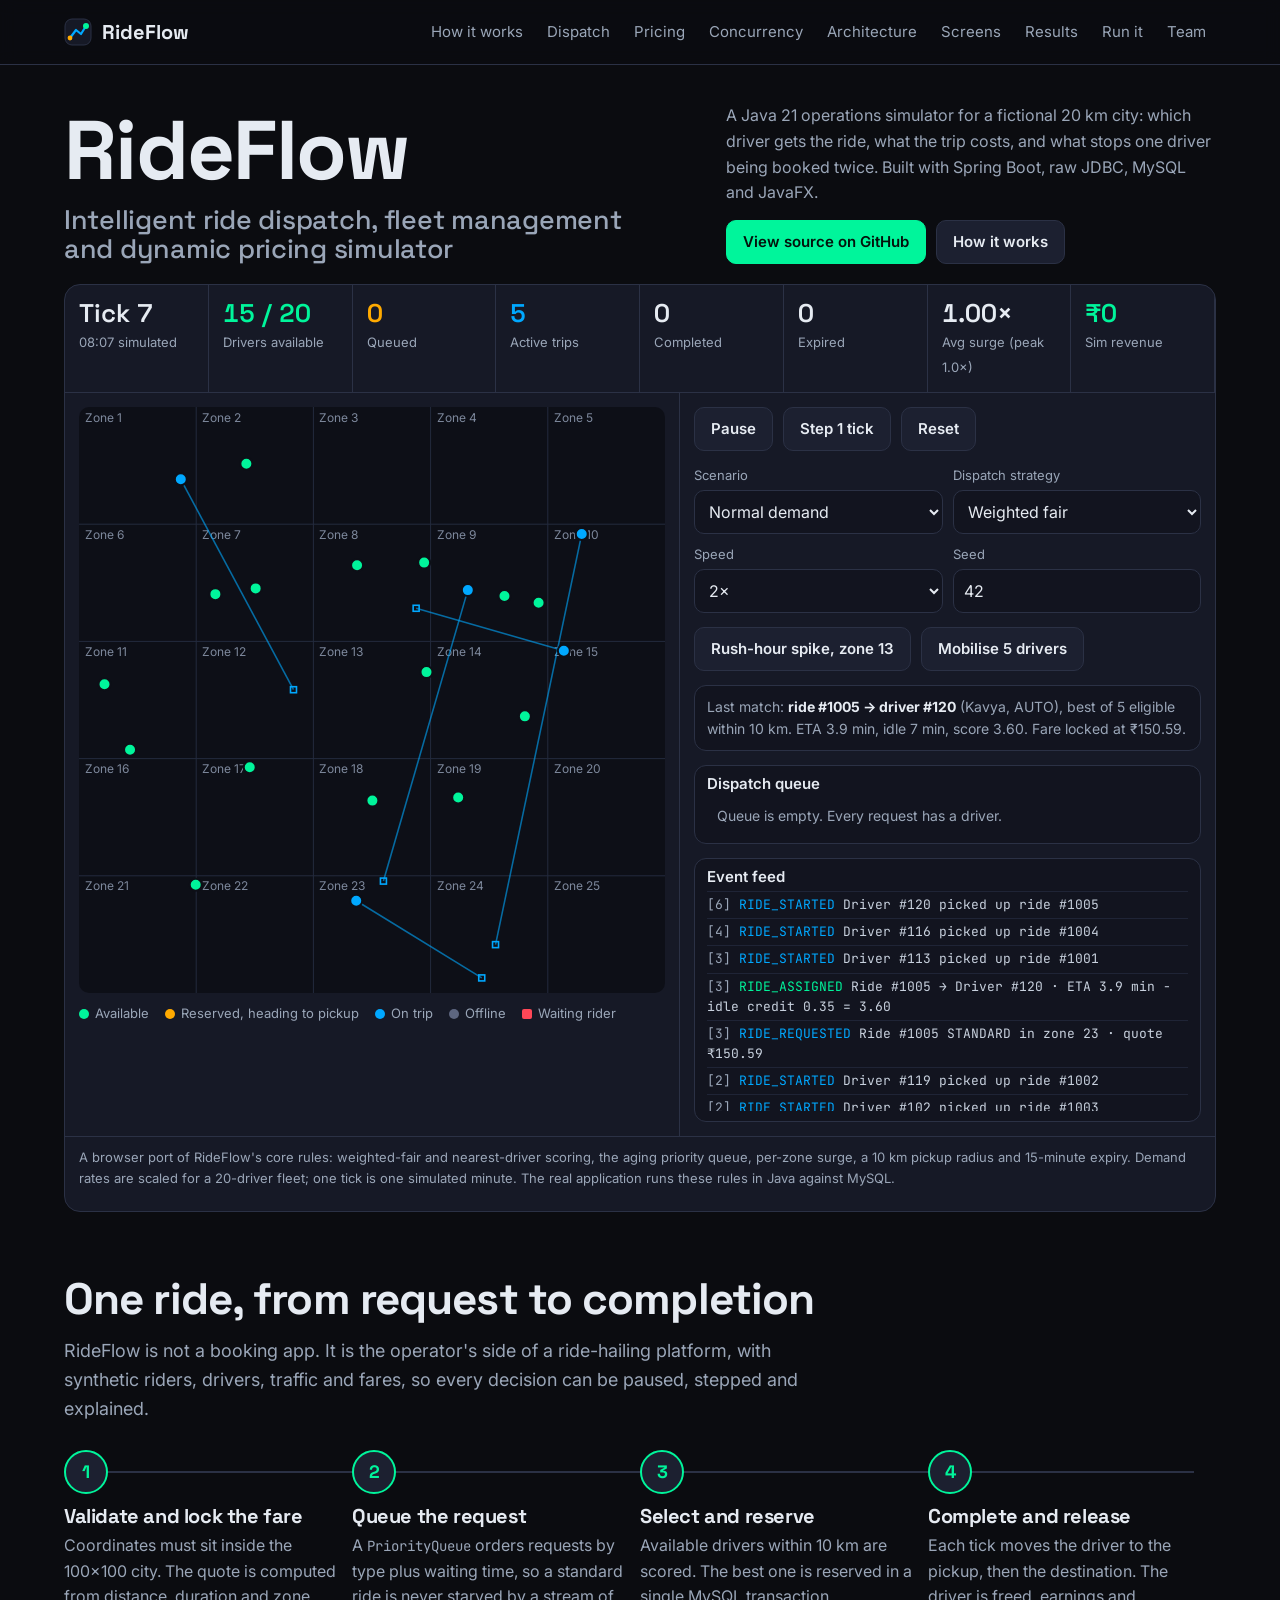
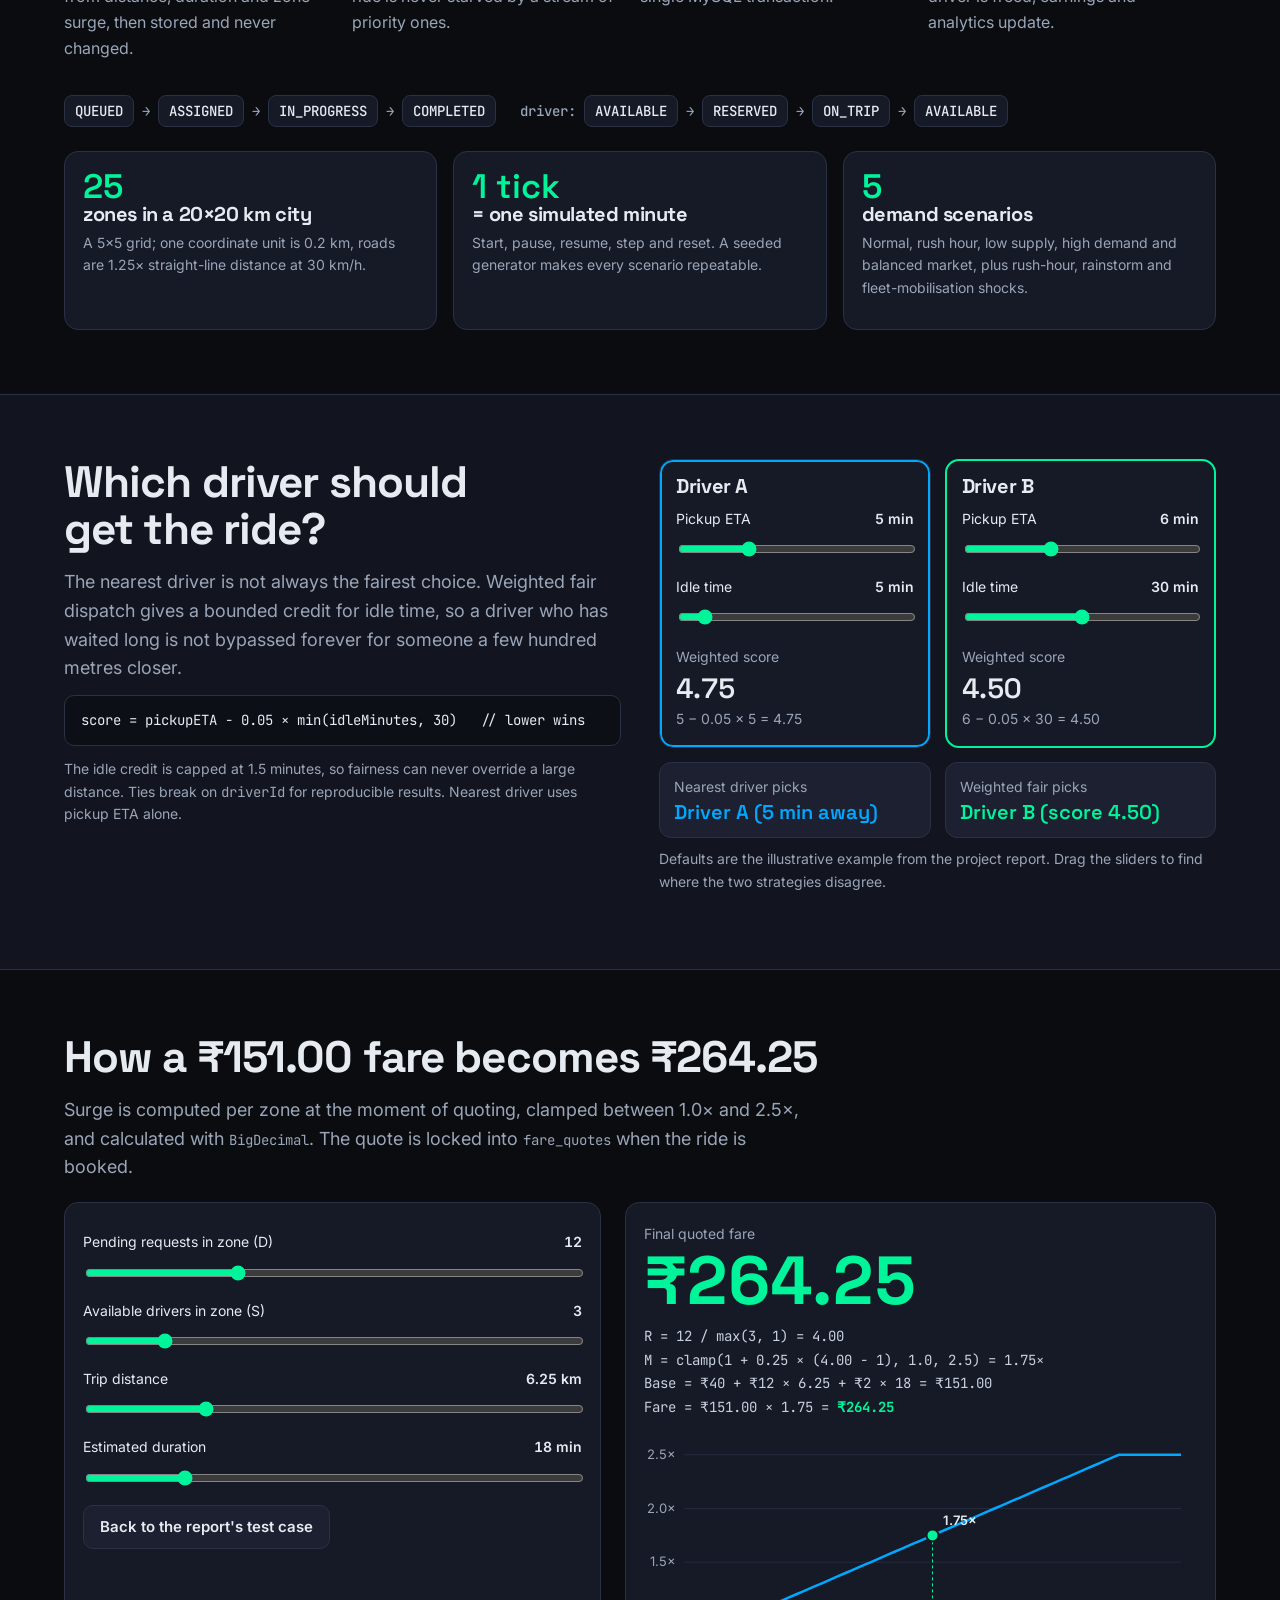
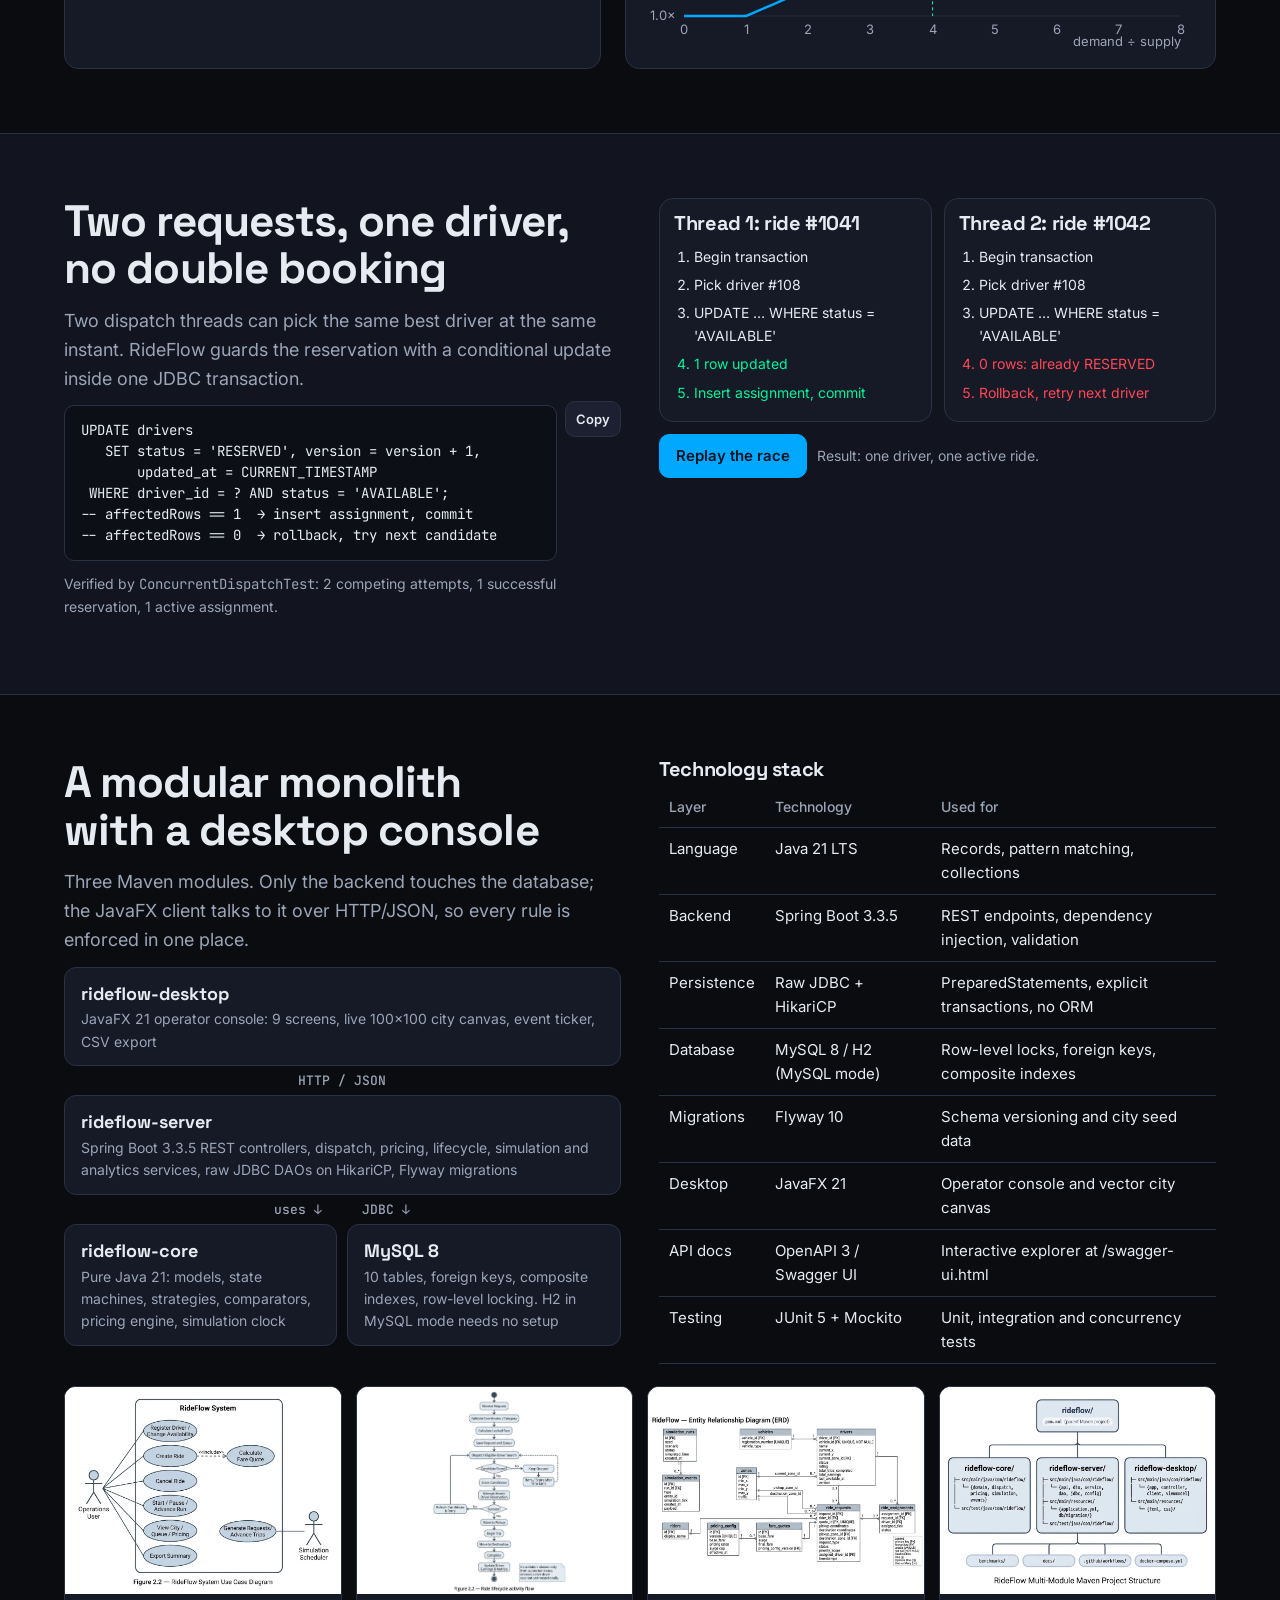
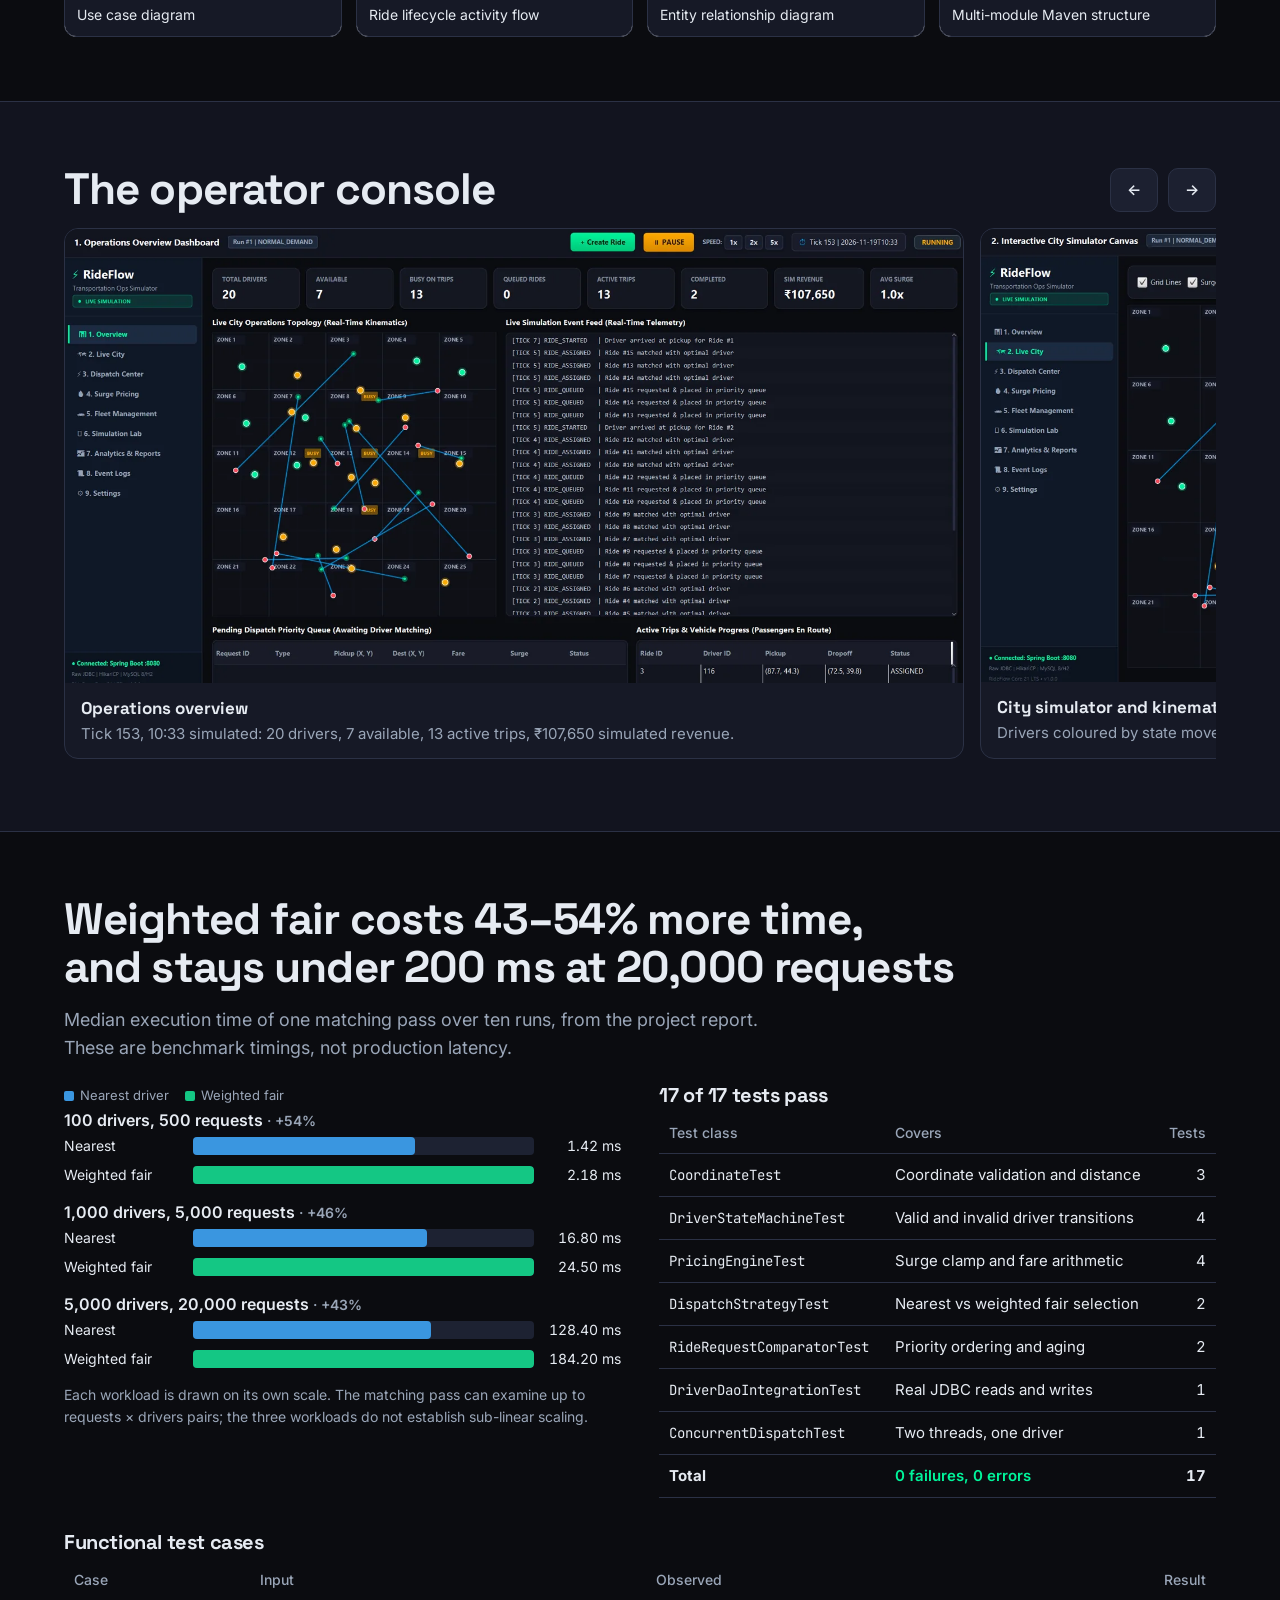
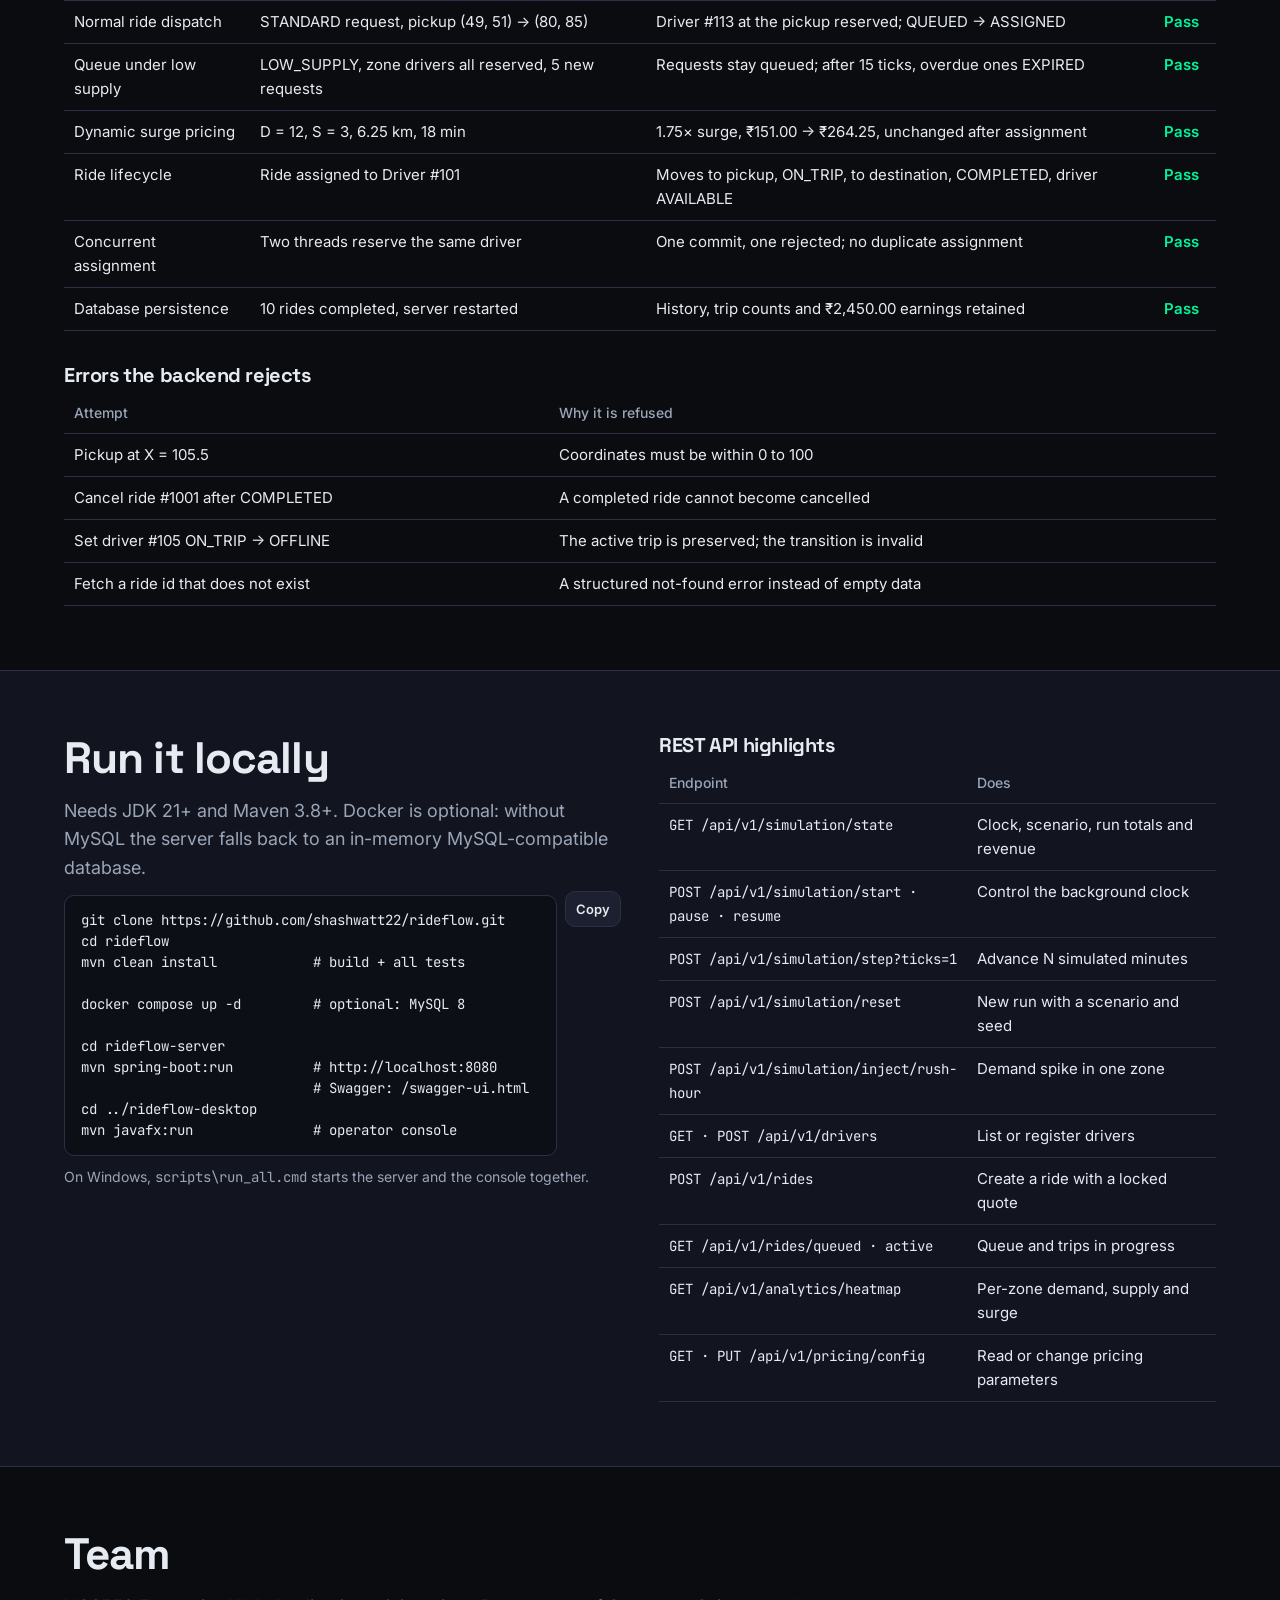
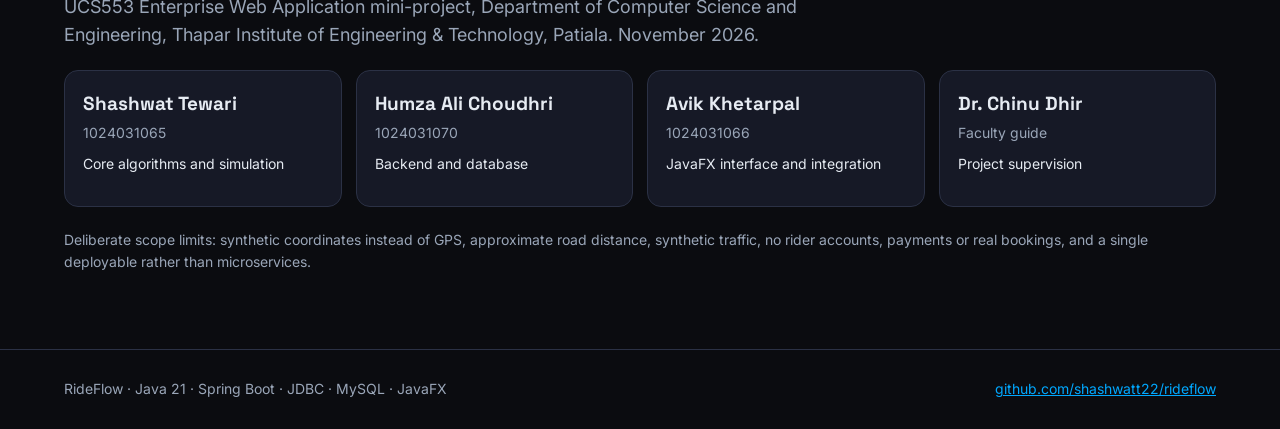
==== docs/index.html @ 4245d993 "Add RideFlow project website (GitHub Pages under docs/) Co-Authored-By: Claude Opus 5.5 <noreply@ant" ====
<!DOCTYPE html>
<html lang="en">
<head>
<meta charset="utf-8">
<meta name="viewport" content="width=device-width, initial-scale=1">
<title>RideFlow</title>
<link rel="preconnect" href="https://fonts.googleapis.com">
<link rel="stylesheet" href="https://fonts.googleapis.com/css2?family=Space+Grotesk:wght@500;600;700&family=Inter:wght@400;500;600&family=JetBrains+Mono:wght@400;500&display=swap">
<style>
/* VOICE  occasion: a project website for an enterprise Java simulator, confident and technical
   IDEA   the RideFlow operator console itself: the same dark JavaFX palette, KPI strip and 5x5 city
   PICTURE a live, working copy of the city simulator in the first screen (drivers move, queue, surge heatmap)
   COLOUR console ground #0b0c10, panels #161926, signal green #00f59b, dispatch blue #00a8ff, reserved orange, surge red
   TYPE   Space Grotesk for titles and figures + Inter for text, JetBrains Mono only for code
   LAYOUT title band across the top, simulator full width beneath (map left, controls/queue/feed right); stacks on phones */
:root{color-scheme:dark;--bg:#0b0c10;--bg2:#12141f;--panel:#161926;--panel2:#1c2030;--line:#2b3145;--ink:#e6ebf2;--mute:#9aa6b8;--green:#00f59b;--blue:#00a8ff;--orange:#ffaa00;--red:#ff4757;--gray:#5d6680;--g2:#14c784;--b2:#3a96e0}
*{box-sizing:border-box;min-width:0}
html{scroll-behavior:smooth;scroll-padding-top:72px}
body{margin:0;background:var(--bg);color:var(--ink);font:16px/1.6 Inter,system-ui,sans-serif;overflow-x:clip}
h1,h2,h3{font-family:"Space Grotesk",Inter,sans-serif;line-height:1.08;letter-spacing:-.02em;margin:0;text-wrap:balance}
h2{font-size:clamp(30px,3.6vw,44px);margin-bottom:14px}
h3{font-size:20px;margin-bottom:6px}
p{margin:0 0 12px}
a{color:var(--blue)}
code,pre{font-family:"JetBrains Mono",ui-monospace,monospace;font-size:14px}
code{overflow-wrap:anywhere}
pre{overflow-x:auto;background:#0d0f17;border:1px solid var(--line);border-radius:10px;padding:14px 16px;margin:0;line-height:1.5}
img{max-width:100%;display:block}
.wrap{max-width:1240px;margin:0 auto}
.band{padding:clamp(36px,5vw,72px) max(5vw,16px)}
.alt{background:var(--bg2);border-block:1px solid var(--line)}
.lead{font-size:18px;color:var(--mute);max-width:68ch}
.mute{color:var(--mute)}
.small{font-size:14px}
nav.top{position:sticky;top:0;z-index:20;background:color-mix(in srgb,var(--bg) 88%,transparent);backdrop-filter:blur(8px);border-bottom:1px solid var(--line)}
nav.top .wrap{display:flex;align-items:center;gap:20px;padding:10px max(5vw,16px);max-width:none}
.brand{display:flex;align-items:center;gap:10px;font:700 20px "Space Grotesk",sans-serif;color:var(--ink);text-decoration:none;flex:none}
.links{display:flex;gap:4px;overflow-x:auto;scrollbar-width:none;margin-left:auto}
.links a{flex:none;color:var(--mute);text-decoration:none;font-size:15px;padding:10px 10px;border-radius:8px}
.links a:hover,.links a:focus-visible{color:var(--ink);background:var(--panel)}
.btn{display:inline-flex;align-items:center;justify-content:center;gap:8px;min-height:44px;padding:0 16px;border-radius:10px;border:1px solid var(--line);background:var(--panel2);color:var(--ink);font:600 15px Inter,sans-serif;cursor:pointer;text-decoration:none}
.btn:hover{border-color:#46506d}
.btn:focus-visible,select:focus-visible,input:focus-visible,.links a:focus-visible{outline:2px solid var(--blue);outline-offset:2px}
.btn.go{background:var(--green);border-color:var(--green);color:#04130c}
.btn.blue{background:var(--blue);border-color:var(--blue);color:#021220}
.btn[aria-pressed=true]{background:var(--blue);color:#021220;border-color:var(--blue)}
/* hero */
.hero{padding:clamp(24px,3vw,40px) max(5vw,16px) 0}
.herohead{display:grid;grid-template-columns:minmax(0,1.3fr) minmax(0,1fr);gap:24px;align-items:end;margin-bottom:20px}
.hero h1{font-size:clamp(44px,6.5vw,84px)}
.hero h1 span{display:block;font-size:clamp(20px,2.1vw,28px);font-weight:500;color:var(--mute);letter-spacing:-.01em;margin-top:10px}
.herotext p{color:var(--mute);margin-bottom:14px}
.row{display:flex;flex-wrap:wrap;gap:10px;align-items:center}
/* console */
.console{background:var(--panel);border:1px solid var(--line);border-radius:16px;overflow:hidden}
.kpis{display:grid;grid-template-columns:repeat(auto-fit,minmax(112px,1fr));border-bottom:1px solid var(--line)}
.kpi{padding:12px 14px;border-right:1px solid var(--line)}
.kpi b{display:block;font:600 clamp(20px,2vw,26px) "Space Grotesk",sans-serif;white-space:nowrap;font-variant-numeric:tabular-nums}
.kpi small{color:var(--mute);font-size:13px}
.kpi.g b{color:var(--green)}.kpi.o b{color:var(--orange)}.kpi.bl b{color:var(--blue)}
.cbody{display:grid;grid-template-columns:minmax(0,1.15fr) minmax(0,1fr)}
.mapbox{padding:14px;border-right:1px solid var(--line)}
.map{position:relative;aspect-ratio:1/1;width:100%;max-height:640px;margin:0 auto;cursor:crosshair}
.map canvas{position:absolute;inset:0;width:100%;height:100%;border-radius:10px}
.legend{display:flex;flex-wrap:wrap;gap:6px 16px;font-size:13px;color:var(--mute);margin-top:10px}
.legend i{display:inline-block;width:10px;height:10px;border-radius:50%;margin-right:6px;vertical-align:-1px}
.side{display:flex;flex-direction:column;gap:14px;padding:14px}
.ctrl{display:grid;grid-template-columns:repeat(2,minmax(0,1fr));gap:10px}
label.f{display:flex;flex-direction:column;gap:4px;font-size:13px;color:var(--mute)}
select,input[type=number]{min-height:44px;font:16px Inter,sans-serif;background:var(--bg2);color:var(--ink);border:1px solid var(--line);border-radius:10px;padding:0 10px}
.box{background:var(--bg2);border:1px solid var(--line);border-radius:12px;padding:10px 12px}
.box h3{font-size:15px;font-family:Inter,sans-serif;font-weight:600;letter-spacing:0;display:flex;justify-content:space-between;gap:8px}
.q{list-style:none;margin:0;padding:0;font-size:14px}
.q li{display:grid;grid-template-columns:auto minmax(0,1fr) auto;gap:10px;padding:6px 0;border-top:1px solid var(--line);align-items:center}
.q li:first-child{border-top:0}
.tag{font-size:12px;font-weight:600;padding:2px 7px;border-radius:6px;background:#22283a;color:var(--mute);white-space:nowrap}
.tag.p{background:#3b2a07;color:var(--orange)}
.num{font-variant-numeric:tabular-nums;white-space:nowrap}
.feed{font:13px/1.55 "JetBrains Mono",monospace;height:220px;overflow-y:auto;margin:0;padding:0;list-style:none}
.feed li{padding:3px 0;border-top:1px solid #1f2436;color:#c8d1de}
.feed .t{color:var(--mute)}.feed .A{color:var(--green)}.feed .R{color:var(--blue)}.feed .X{color:var(--red)}.feed .C{color:var(--orange)}
.why{font-size:14px;color:var(--mute);min-height:44px}
.why b{color:var(--ink)}
.note{font-size:13px;color:var(--mute);padding:10px 14px;border-top:1px solid var(--line)}
/* sections */
.grid2{display:grid;grid-template-columns:minmax(0,1fr) minmax(0,1fr);gap:clamp(20px,3vw,40px);align-items:start}
.qs{display:grid;grid-template-columns:repeat(3,minmax(0,1fr));gap:16px;margin-top:24px}
.card{background:var(--panel);border:1px solid var(--line);border-radius:14px;padding:18px}
.card .big{font:600 34px "Space Grotesk",sans-serif;color:var(--green);line-height:1}
.steps{display:grid;grid-template-columns:repeat(4,minmax(0,1fr));gap:0;margin-top:26px;position:relative}
.step{padding:0 14px 0 0}
.step .dot{width:44px;height:44px;border-radius:50%;display:grid;place-items:center;font:700 18px "Space Grotesk";background:var(--panel2);border:2px solid var(--green);color:var(--green);position:relative;z-index:1}
.steps::before{content:"";position:absolute;left:22px;right:22px;top:21px;height:2px;background:var(--line)}
.step h3{margin-top:12px}
.states{display:flex;flex-wrap:wrap;gap:8px;margin-top:22px;align-items:center;font:500 14px "JetBrains Mono",monospace}
.states span{padding:6px 10px;border-radius:8px;border:1px solid var(--line);background:var(--panel)}
.states em{color:var(--mute);font-style:normal}
.duel{display:grid;grid-template-columns:repeat(2,minmax(0,1fr));gap:14px}
.drv{background:var(--panel);border:1px solid var(--line);border-radius:14px;padding:16px}
.drv.win-n{box-shadow:inset 0 0 0 2px var(--blue)}
.drv.win-w{outline:2px solid var(--green);outline-offset:-2px}
.drv.win-n.win-w{box-shadow:inset 0 0 0 4px var(--blue)}
.rng{display:grid;grid-template-columns:minmax(0,1fr) auto;gap:2px 10px;align-items:center;font-size:14px;margin:10px 0}
.rng output{font-weight:600;white-space:nowrap;font-variant-numeric:tabular-nums}
input[type=range]{grid-column:1/-1;width:100%;accent-color:var(--green);height:30px}
.score{font:600 28px "Space Grotesk";font-variant-numeric:tabular-nums}
.verdict{display:grid;grid-template-columns:repeat(2,minmax(0,1fr));gap:14px;margin-top:14px}
.verdict div{border-radius:12px;padding:12px 14px;background:var(--panel2);border:1px solid var(--line);font-size:15px}
.verdict b{display:block;font:600 20px "Space Grotesk"}
.vn b{color:var(--blue)}.vw b{color:var(--green)}
.calc{display:grid;grid-template-columns:minmax(0,1fr) minmax(0,1.1fr);gap:24px;align-items:stretch}
.result{background:var(--panel);border:1px solid var(--line);border-radius:14px;padding:18px;display:flex;flex-direction:column;gap:10px}
.fare{font:700 clamp(44px,6vw,68px) "Space Grotesk";color:var(--green);line-height:1;font-variant-numeric:tabular-nums}
.sum{font:14px/1.7 "JetBrains Mono",monospace;color:#c8d1de;overflow-wrap:anywhere}
.fig{position:relative;min-height:220px;flex:1}
.fig>svg{position:absolute;inset:0;width:100%;height:100%}
svg text{font:13px Inter,sans-serif;fill:var(--mute)}
.race{display:grid;grid-template-columns:repeat(2,minmax(0,1fr));gap:12px}
.lane{background:var(--panel);border:1px solid var(--line);border-radius:14px;padding:14px}
.lane ol{margin:8px 0 0;padding-left:20px;font-size:14px}
.lane li{padding:3px 0;opacity:.35;transition:opacity .3s}
.lane li.on{opacity:1}
.lane li.ok{color:var(--green)}.lane li.no{color:var(--red)}
.layers{display:flex;flex-direction:column;gap:0}
.layer{border:1px solid var(--line);border-radius:12px;padding:12px 16px;background:var(--panel)}
.layer b{font-family:"Space Grotesk";font-size:18px}
.layer small{display:block;color:var(--mute);font-size:14px}
.arrow{text-align:center;color:var(--mute);font:500 13px "JetBrains Mono";padding:6px 0}
.duo{display:grid;grid-template-columns:repeat(2,minmax(0,1fr));gap:10px}
.scroll{overflow-x:auto}
table{border-collapse:collapse;width:100%;font-size:15px}
th,td{text-align:left;padding:9px 10px;border-bottom:1px solid var(--line);vertical-align:top}
th{color:var(--mute);font-weight:500;font-size:14px}
td.r,th.r{text-align:right;white-space:nowrap;font-variant-numeric:tabular-nums}
.gal{display:flex;gap:16px;overflow-x:auto;scroll-snap-type:x mandatory;padding-bottom:8px}
.gal figure{flex:0 0 min(88%,900px);scroll-snap-align:start;margin:0;background:var(--panel);border:1px solid var(--line);border-radius:14px;overflow:hidden}
.gal figure button{all:unset;cursor:zoom-in;display:block}
.gal figure button:focus-visible{outline:2px solid var(--blue)}
.gal figcaption{padding:12px 16px;font-size:15px}
.gal figcaption b{display:block;font-family:"Space Grotesk";font-size:17px}
.docs{display:grid;grid-template-columns:repeat(4,minmax(0,1fr));gap:14px;margin-top:22px}
.docs figure{margin:0;background:#fff;border-radius:12px;overflow:hidden;border:1px solid var(--line)}
.docs figure button{all:unset;cursor:zoom-in;display:block;width:100%}
.docs img{aspect-ratio:4/3;object-fit:contain;width:100%;background:#fff}
.docs figcaption{background:var(--panel);color:var(--ink);padding:10px 12px;font-size:14px}
dialog{max-width:min(96vw,1700px);background:var(--panel);color:var(--ink);border:1px solid var(--line);border-radius:14px;padding:12px}
dialog::backdrop{background:rgba(0,0,0,.8)}
dialog img{max-height:82vh;margin:0 auto}
.bench{display:flex;flex-direction:column;gap:18px}
.brow h3{font-size:16px;font-family:Inter;font-weight:600;letter-spacing:0}
.bar{display:grid;grid-template-columns:8.5em minmax(0,1fr) 5.5em;gap:10px;align-items:center;font-size:14px;margin-top:6px}
.bar .t{height:18px;background:#1d2232;border-radius:4px;overflow:hidden}
.bar .t i{display:block;height:100%;border-radius:0 4px 4px 0}
.bar .v{text-align:right;font-variant-numeric:tabular-nums;white-space:nowrap}
.pass{color:var(--green);font-weight:600;white-space:nowrap}
.team{display:grid;grid-template-columns:repeat(4,minmax(0,1fr));gap:14px;margin-top:20px}
.team .card b{font-family:"Space Grotesk";font-size:19px;display:block}
footer{padding:28px max(5vw,16px);border-top:1px solid var(--line);color:var(--mute);font-size:14px}
footer .wrap{display:flex;flex-wrap:wrap;justify-content:space-between;gap:12px}
.copy{float:right;min-height:36px;font-size:13px;padding:0 10px;margin:-4px 0 6px 8px}
@media(max-width:980px){.cbody{grid-template-columns:minmax(0,1fr)}.mapbox{border-right:0;border-bottom:1px solid var(--line)}.map{max-width:640px}.steps{grid-template-columns:repeat(2,minmax(0,1fr));row-gap:22px}.steps::before{display:none}.docs{grid-template-columns:repeat(2,minmax(0,1fr))}.team{grid-template-columns:repeat(2,minmax(0,1fr))}}
@media(max-width:760px){.herohead,.grid2,.calc{grid-template-columns:minmax(0,1fr)}.qs{grid-template-columns:minmax(0,1fr)}}
@media(max-width:600px){.links{display:none}.duel,.verdict,.race,.duo{grid-template-columns:minmax(0,1fr)}.steps{grid-template-columns:minmax(0,1fr)}.bar{grid-template-columns:7em minmax(0,1fr) 4.8em}table{font-size:13px}th,td{padding:6px 4px}.stack thead{display:none}.stack tr{display:grid;padding-block:8px;border-bottom:1px solid var(--line)}.stack td{display:flex;justify-content:space-between;gap:12px;border:0;padding:3px 0}.stack td::before{content:attr(data-l);color:var(--mute)}.kpi{padding:10px}}
@media(prefers-reduced-motion:reduce){html{scroll-behavior:auto}.lane li{transition:none}}
</style>
</head>
<body>
<nav class="top" aria-label="Sections"><div class="wrap">
  <a class="brand" href="#sim"><svg width="28" height="28" viewBox="0 0 28 28" aria-hidden="true"><rect x="1" y="1" width="26" height="26" rx="7" fill="#161926" stroke="#2b3145"/><path d="M6 20 L12 12 L17 16 L22 8" fill="none" stroke="#00a8ff" stroke-width="2.2" stroke-linecap="round" stroke-linejoin="round"/><circle cx="22" cy="8" r="3" fill="#00f59b"/><circle cx="6" cy="20" r="2.4" fill="#ffaa00"/></svg>RideFlow</a>
  <div class="links scroll">
    <a href="#how">How it works</a><a href="#dispatch">Dispatch</a><a href="#pricing">Pricing</a><a href="#concurrency">Concurrency</a><a href="#architecture">Architecture</a><a href="#screens">Screens</a><a href="#results">Results</a><a href="#run">Run it</a><a href="#team">Team</a>
  </div>
</div></nav>

<header class="hero" id="sim"><div class="wrap">
  <div class="herohead">
    <h1>RideFlow<span>Intelligent ride dispatch, fleet management and dynamic pricing simulator</span></h1>
    <div class="herotext">
      <p>A Java 21 operations simulator for a fictional 20&nbsp;km city: which driver gets the ride, what the trip costs, and what stops one driver being booked twice. Built with Spring Boot, raw JDBC, MySQL and JavaFX.</p>
      <div class="row"><a class="btn go" href="https://github.com/shashwatt22/rideflow">View source on GitHub</a><a class="btn" href="#how">How it works</a></div>
    </div>
  </div>

  <section class="console" aria-label="Live city simulator">
    <div class="kpis" id="kpis"></div>
    <div class="cbody">
      <div class="mapbox">
        <div class="map" id="map"><canvas id="cv" aria-label="City map with 25 zones, drivers and ride requests. Click to request a ride."></canvas></div>
        <div class="legend"><span><i style="background:var(--green)"></i>Available</span><span><i style="background:var(--orange)"></i>Reserved, heading to pickup</span><span><i style="background:var(--blue)"></i>On trip</span><span><i style="background:var(--gray)"></i>Offline</span><span><i style="background:var(--red);border-radius:2px"></i>Waiting rider</span></div>
      </div>
      <div class="side">
        <div class="row">
          <button class="btn go" id="play" type="button">Pause</button>
          <button class="btn" id="step" type="button">Step 1 tick</button>
          <button class="btn" id="reset" type="button">Reset</button>
        </div>
        <div class="ctrl">
          <label class="f" for="scn">Scenario<select id="scn"><option value="NORMAL">Normal demand</option><option value="RUSH_HOUR">Rush hour</option><option value="LOW_SUPPLY">Low supply</option><option value="HIGH_DEMAND">High demand</option><option value="BALANCED">Balanced market</option></select></label>
          <label class="f" for="strat">Dispatch strategy<select id="strat"><option value="WF">Weighted fair</option><option value="ND">Nearest driver</option></select></label>
          <label class="f" for="spd">Speed<select id="spd"><option value="1">1×</option><option value="2" selected>2×</option><option value="4">4×</option></select></label>
          <label class="f" for="seed">Seed<input id="seed" type="number" value="42" inputmode="numeric"></label>
        </div>
        <div class="row">
          <button class="btn" id="rush" type="button">Rush-hour spike, zone 13</button>
          <button class="btn" id="mob" type="button">Mobilise 5 drivers</button>
        </div>
        <div class="why box" id="why">Click anywhere on the map to request a ride from that spot.</div>
        <div class="box"><h3>Dispatch queue <span class="mute num" id="qn"></span></h3><ul class="q" id="queue"></ul></div>
        <div class="box"><h3>Event feed</h3><ul class="feed" id="feed" aria-live="off"></ul></div>
      </div>
    </div>
    <p class="note">A browser port of RideFlow's core rules: weighted-fair and nearest-driver scoring, the aging priority queue, per-zone surge, a 10&nbsp;km pickup radius and 15-minute expiry. Demand rates are scaled for a 20-driver fleet; one tick is one simulated minute. The real application runs these rules in Java against MySQL.</p>
  </section>
</div></header>

<section class="band" id="how"><div class="wrap">
  <h2>One ride, from request to completion</h2>
  <p class="lead">RideFlow is not a booking app. It is the operator's side of a ride-hailing platform, with synthetic riders, drivers, traffic and fares, so every decision can be paused, stepped and explained.</p>
  <div class="steps">
    <div class="step"><div class="dot">1</div><h3>Validate and lock the fare</h3><p class="mute">Coordinates must sit inside the 100×100 city. The quote is computed from distance, duration and zone surge, then stored and never changed.</p></div>
    <div class="step"><div class="dot">2</div><h3>Queue the request</h3><p class="mute">A <code>PriorityQueue</code> orders requests by type plus waiting time, so a standard ride is never starved by a stream of priority ones.</p></div>
    <div class="step"><div class="dot">3</div><h3>Select and reserve</h3><p class="mute">Available drivers within 10&nbsp;km are scored. The best one is reserved in a single MySQL transaction.</p></div>
    <div class="step"><div class="dot">4</div><h3>Complete and release</h3><p class="mute">Each tick moves the driver to the pickup, then the destination. The driver is freed, earnings and analytics update.</p></div>
  </div>
  <div class="states" aria-label="State transitions"><span>QUEUED</span><em>→</em><span>ASSIGNED</span><em>→</em><span>IN_PROGRESS</span><em>→</em><span>COMPLETED</span><em class="small">&nbsp;&nbsp;driver:</em><span>AVAILABLE</span><em>→</em><span>RESERVED</span><em>→</em><span>ON_TRIP</span><em>→</em><span>AVAILABLE</span></div>
  <div class="qs">
    <div class="card"><div class="big">25</div><h3>zones in a 20×20 km city</h3><p class="mute small">A 5×5 grid; one coordinate unit is 0.2&nbsp;km, roads are 1.25× straight-line distance at 30&nbsp;km/h.</p></div>
    <div class="card"><div class="big">1 tick</div><h3>= one simulated minute</h3><p class="mute small">Start, pause, resume, step and reset. A seeded generator makes every scenario repeatable.</p></div>
    <div class="card"><div class="big">5</div><h3>demand scenarios</h3><p class="mute small">Normal, rush hour, low supply, high demand and balanced market, plus rush-hour, rainstorm and fleet-mobilisation shocks.</p></div>
  </div>
</div></section>

<section class="band alt" id="dispatch"><div class="wrap">
  <div class="grid2">
    <div>
      <h2>Which driver should get the ride?</h2>
      <p class="lead">The nearest driver is not always the fairest choice. Weighted fair dispatch gives a bounded credit for idle time, so a driver who has waited long is not bypassed forever for someone a few hundred metres closer.</p>
      <pre><code>score = pickupETA − 0.05 × min(idleMinutes, 30)   // lower wins</code></pre>
      <p class="mute small" style="margin-top:12px">The idle credit is capped at 1.5 minutes, so fairness can never override a large distance. Ties break on <code>driverId</code> for reproducible results. Nearest driver uses pickup ETA alone.</p>
    </div>
    <div>
      <div class="duel" id="duel"></div>
      <div class="verdict"><div class="vn"><span class="small mute">Nearest driver picks</span><b id="vn"></b></div><div class="vw"><span class="small mute">Weighted fair picks</span><b id="vw"></b></div></div>
      <p class="small mute" style="margin-top:10px">Defaults are the illustrative example from the project report. Drag the sliders to find where the two strategies disagree.</p>
    </div>
  </div>
</div></section>

<section class="band" id="pricing"><div class="wrap">
  <h2>How a ₹151.00 fare becomes ₹264.25</h2>
  <p class="lead">Surge is computed per zone at the moment of quoting, clamped between 1.0× and 2.5×, and calculated with <code>BigDecimal</code>. The quote is locked into <code>fare_quotes</code> when the ride is booked.</p>
  <div class="calc" style="margin-top:20px">
    <div class="card">
      <div class="rng"><label for="pD">Pending requests in zone (D)</label><output id="oD"></output><input type="range" id="pD" min="0" max="40" value="12"></div>
      <div class="rng"><label for="pS">Available drivers in zone (S)</label><output id="oS"></output><input type="range" id="pS" min="0" max="20" value="3"></div>
      <div class="rng"><label for="pK">Trip distance</label><output id="oK"></output><input type="range" id="pK" min="0.5" max="25" step="0.25" value="6.25"></div>
      <div class="rng"><label for="pM">Estimated duration</label><output id="oM"></output><input type="range" id="pM" min="1" max="90" value="18"></div>
      <button class="btn" id="pReset" type="button">Back to the report's test case</button>
    </div>
    <div class="result">
      <div><span class="mute small">Final quoted fare</span><div class="fare" id="fare"></div></div>
      <div class="sum" id="sum"></div>
      <div class="fig"><svg id="curve" role="img" aria-label="Surge multiplier against demand-to-supply ratio"></svg></div>
    </div>
  </div>
</div></section>

<section class="band alt" id="concurrency"><div class="wrap">
  <div class="grid2">
    <div>
      <h2>Two requests, one driver, no double booking</h2>
      <p class="lead">Two dispatch threads can pick the same best driver at the same instant. RideFlow guards the reservation with a conditional update inside one JDBC transaction.</p>
      <button class="btn copy" type="button" data-copy="sql">Copy</button>
      <pre id="sql"><code>UPDATE drivers
   SET status = 'RESERVED', version = version + 1,
       updated_at = CURRENT_TIMESTAMP
 WHERE driver_id = ? AND status = 'AVAILABLE';
-- affectedRows == 1  → insert assignment, commit
-- affectedRows == 0  → rollback, try next candidate</code></pre>
      <p class="mute small" style="margin-top:12px">Verified by <code>ConcurrentDispatchTest</code>: 2 competing attempts, 1 successful reservation, 1 active assignment.</p>
    </div>
    <div>
      <div class="race" id="race">
        <div class="lane"><h3>Thread 1: ride #1041</h3><ol><li>Begin transaction</li><li>Pick driver #108</li><li>UPDATE … WHERE status = 'AVAILABLE'</li><li class="ok">1 row updated</li><li class="ok">Insert assignment, commit</li></ol></div>
        <div class="lane"><h3>Thread 2: ride #1042</h3><ol><li>Begin transaction</li><li>Pick driver #108</li><li>UPDATE … WHERE status = 'AVAILABLE'</li><li class="no">0 rows: already RESERVED</li><li class="no">Rollback, retry next driver</li></ol></div>
      </div>
      <div class="row" style="margin-top:12px"><button class="btn blue" id="raceBtn" type="button">Replay the race</button><span class="mute small">Result: one driver, one active ride.</span></div>
    </div>
  </div>
</div></section>

<section class="band" id="architecture"><div class="wrap">
  <div class="grid2">
    <div>
      <h2>A modular monolith with a desktop console</h2>
      <p class="lead">Three Maven modules. Only the backend touches the database; the JavaFX client talks to it over HTTP/JSON, so every rule is enforced in one place.</p>
      <div class="layers">
        <div class="layer"><b>rideflow-desktop</b><small>JavaFX 21 operator console: 9 screens, live 100×100 city canvas, event ticker, CSV export</small></div>
        <div class="arrow">HTTP / JSON</div>
        <div class="layer"><b>rideflow-server</b><small>Spring Boot 3.3.5 REST controllers, dispatch, pricing, lifecycle, simulation and analytics services, raw JDBC DAOs on HikariCP, Flyway migrations</small></div>
        <div class="arrow">uses ↓ &nbsp;&nbsp;&nbsp; JDBC ↓</div>
        <div class="duo"><div class="layer"><b>rideflow-core</b><small>Pure Java 21: models, state machines, strategies, comparators, pricing engine, simulation clock</small></div><div class="layer"><b>MySQL 8</b><small>10 tables, foreign keys, composite indexes, row-level locking. H2 in MySQL mode needs no setup</small></div></div>
      </div>
    </div>
    <div>
      <h3>Technology stack</h3>
      <div class="scroll"><table class="stack"><thead><tr><th>Layer</th><th>Technology</th><th>Used for</th></tr></thead><tbody id="stackT"></tbody></table></div>
    </div>
  </div>
  <div class="docs" id="docs"></div>
</div></section>

<section class="band alt" id="screens"><div class="wrap">
  <div class="row" style="justify-content:space-between;margin-bottom:14px"><h2 style="margin:0">The operator console</h2><div class="row"><button class="btn" id="gPrev" type="button" aria-label="Previous screenshot">←</button><button class="btn" id="gNext" type="button" aria-label="Next screenshot">→</button></div></div>
  <div class="gal" id="gal" tabindex="0" aria-label="Screenshots of the JavaFX application"></div>
</div></section>

<section class="band" id="results"><div class="wrap">
  <h2>Weighted fair costs 43–54% more time, and stays under 200&nbsp;ms at 20,000 requests</h2>
  <p class="lead">Median execution time of one matching pass over ten runs, from the project report. These are benchmark timings, not production latency.</p>
  <div class="grid2" style="margin-top:22px">
    <div>
      <div class="legend" style="margin:0 0 6px"><span><i style="background:var(--b2);border-radius:2px"></i>Nearest driver</span><span><i style="background:var(--g2);border-radius:2px"></i>Weighted fair</span></div>
      <div class="bench" id="bench"></div>
      <p class="small mute" style="margin-top:14px">Each workload is drawn on its own scale. The matching pass can examine up to requests × drivers pairs; the three workloads do not establish sub-linear scaling.</p>
    </div>
    <div>
      <h3>17 of 17 tests pass</h3>
      <div class="scroll"><table><thead><tr><th>Test class</th><th>Covers</th><th class="r">Tests</th></tr></thead><tbody id="testsT"></tbody></table></div>
    </div>
  </div>
  <h3 style="margin-top:34px">Functional test cases</h3>
  <div class="scroll"><table class="stack"><thead><tr><th>Case</th><th>Input</th><th>Observed</th><th>Result</th></tr></thead><tbody id="casesT"></tbody></table></div>
  <h3 style="margin-top:34px">Errors the backend rejects</h3>
  <div class="scroll"><table class="stack"><thead><tr><th>Attempt</th><th>Why it is refused</th></tr></thead><tbody id="errT"></tbody></table></div>
</div></section>

<section class="band alt" id="run"><div class="wrap">
  <div class="grid2">
    <div>
      <h2>Run it locally</h2>
      <p class="lead">Needs JDK 21+ and Maven 3.8+. Docker is optional: without MySQL the server falls back to an in-memory MySQL-compatible database.</p>
      <button class="btn copy" type="button" data-copy="cmds">Copy</button>
      <pre id="cmds"><code>git clone https://github.com/shashwatt22/rideflow.git
cd rideflow
mvn clean install            # build + all tests

docker compose up -d         # optional: MySQL 8

cd rideflow-server
mvn spring-boot:run          # http://localhost:8080
                             # Swagger: /swagger-ui.html
cd ../rideflow-desktop
mvn javafx:run               # operator console</code></pre>
      <p class="small mute" style="margin-top:10px">On Windows, <code>scripts\run_all.cmd</code> starts the server and the console together.</p>
    </div>
    <div>
      <h3>REST API highlights</h3>
      <div class="scroll"><table class="stack"><thead><tr><th>Endpoint</th><th>Does</th></tr></thead><tbody id="apiT"></tbody></table></div>
    </div>
  </div>
</div></section>

<section class="band" id="team"><div class="wrap">
  <h2>Team</h2>
  <p class="lead">UCS553 Enterprise Web Application mini-project, Department of Computer Science and Engineering, Thapar Institute of Engineering &amp; Technology, Patiala. November 2026.</p>
  <div class="team">
    <div class="card"><b>Shashwat Tewari</b><span class="mute small">1024031065</span><p class="small" style="margin-top:8px">Core algorithms and simulation</p></div>
    <div class="card"><b>Humza Ali Choudhri</b><span class="mute small">1024031070</span><p class="small" style="margin-top:8px">Backend and database</p></div>
    <div class="card"><b>Avik Khetarpal</b><span class="mute small">1024031066</span><p class="small" style="margin-top:8px">JavaFX interface and integration</p></div>
    <div class="card"><b>Dr. Chinu Dhir</b><span class="mute small">Faculty guide</span><p class="small" style="margin-top:8px">Project supervision</p></div>
  </div>
  <p class="small mute" style="margin-top:22px">Deliberate scope limits: synthetic coordinates instead of GPS, approximate road distance, synthetic traffic, no rider accounts, payments or real bookings, and a single deployable rather than microservices.</p>
</div></section>

<footer><div class="wrap"><span>RideFlow · Java 21 · Spring Boot · JDBC · MySQL · JavaFX</span><a href="https://github.com/shashwatt22/rideflow">github.com/shashwatt22/rideflow</a></div></footer>

<dialog id="lb"><form method="dialog" style="text-align:right;margin-bottom:8px"><button class="btn" type="submit">Close</button></form><img id="lbImg" alt=""><p id="lbCap" class="small mute" style="margin:8px 4px 0"></p></dialog>

<script>
{
const $=id=>document.getElementById(id);
const esc=s=>String(s).replace(/[&<>"']/g,c=>({"&":"&amp;","<":"&lt;",">":"&gt;",'"':"&quot;","'":"&#39;"}[c]));
const inr=v=>"₹"+v.toLocaleString("en-IN",{minimumFractionDigits:2,maximumFractionDigits:2});
const round2=v=>Math.round((v+Number.EPSILON)*100)/100;

/* ---------- pricing rules (shared) ---------- */
const surgeOf=(D,S)=>{const R=D/Math.max(S,1);return {R,M:Math.min(2.5,Math.max(1,1+0.25*Math.max(0,R-1)))}};
const baseFare=(km,min)=>40+12*km+2*min;

/* ---------- simulator ---------- */
const SCN={NORMAL:{rate:.5,prio:.15,drivers:20,traffic:1,bias:false},RUSH_HOUR:{rate:1.15,prio:.35,drivers:20,traffic:1.3,bias:true},LOW_SUPPLY:{rate:.55,prio:.10,drivers:8,traffic:1,bias:false},HIGH_DEMAND:{rate:1.8,prio:.40,drivers:20,traffic:1.3,bias:true},BALANCED:{rate:.6,prio:.20,drivers:20,traffic:1,bias:false}};
const NAMES=["Ravi","Asha","Karan","Meera","Arjun","Neha","Vikram","Pooja","Rohit","Simran","Aman","Divya","Sahil","Tanvi","Nikhil","Ishita","Manav","Riya","Dev","Kavya","Yash","Anaya","Kabir","Sana","Rahul"];
const VEH=["SEDAN","HATCHBACK","SUV","AUTO"];
let S, timer=null, running=true, lastTick=performance.now();
function rng(seed){let a=seed>>>0||1;return()=>{a|=0;a=a+0x6D2B79F5|0;let t=Math.imul(a^a>>>15,1|a);t=t+Math.imul(t^t>>>7,61|t)^t;return((t^t>>>14)>>>0)/4294967296}}
const zoneOf=(x,y)=>Math.min(4,Math.floor(y/20))*5+Math.min(4,Math.floor(x/20))+1;
const roadKm=(a,b)=>Math.hypot(a.x-b.x,a.y-b.y)*0.2*1.25;
const etaMin=(km,tr)=>km/30*60*tr;
function reset(){
  const scn=$("scn").value, seed=parseInt($("seed").value,10)||42, r=rng(seed), c=SCN[scn];
  S={scn,c,r,tick:0,nextId:1001,drivers:[],reqs:[],events:[],revenue:0,completed:0,expired:0};
  for(let i=0;i<20;i++){const x=4+r()*92,y=4+r()*92;S.drivers.push({id:101+i,name:NAMES[i],veh:VEH[i%4],x,y,px:x,py:y,status:i<c.drivers?"AVAILABLE":"OFFLINE",idleSince:-Math.floor(r()*30),trips:0,earn:0,req:null})}
  log("SIM","Run reset · scenario "+scn+" · seed "+seed,"C");
  for(let i=0;i<(scn==="NORMAL"||scn==="BALANCED"?3:6);i++)newReq(false);
  dispatch(); render();
}
function log(type,msg,cls){S.events.unshift({t:S.tick,type,msg,cls});if(S.events.length>80)S.events.pop()}
function coord(bias){const r=S.r;if(bias&&r()<.55)return{x:40+r()*20,y:40+r()*20};return{x:2+r()*96,y:2+r()*96}}
function newReq(user,at){
  const r=S.r,p=at||coord(S.c.bias);let d=coord(false);while(Math.hypot(d.x-p.x,d.y-p.y)<15)d=coord(false);
  const type=!user&&r()<S.c.prio?"PRIORITY":"STANDARD", z=zoneOf(p.x,p.y);
  const D=S.reqs.filter(q=>q.status==="QUEUED"&&q.zone===z).length+1, Sup=S.drivers.filter(v=>v.status==="AVAILABLE"&&zoneOf(v.x,v.y)===z).length;
  const km=roadKm(p,d),min=etaMin(km,S.c.traffic),{M}=surgeOf(D,Sup),base=round2(baseFare(km,min)),fare=round2(base*M);
  const q={id:S.nextId++,type,p,d,zone:z,created:S.tick,status:"QUEUED",base,M,fare,driver:null};
  S.reqs.push(q);
  log("RIDE_REQUESTED","Ride #"+q.id+" "+type+" in zone "+z+" · quote "+inr(fare)+(M>1?" ("+M.toFixed(2)+"× surge)":""),"R");
  return q;
}
const prioScore=q=>(q.type==="PRIORITY"?2:1)*10+(S.tick-q.created)*2;
function queue(){return S.reqs.filter(q=>q.status==="QUEUED").sort((a,b)=>prioScore(b)-prioScore(a)||a.created-b.created||a.id-b.id)}
function dispatch(){
  const strat=$("strat").value;
  for(const q of queue()){
    const cands=S.drivers.filter(v=>v.status==="AVAILABLE").map(v=>{const km=roadKm(v,q.p),eta=etaMin(km,S.c.traffic),idle=S.tick-v.idleSince,cr=0.05*Math.min(idle,30);return{v,km,eta,idle,score:strat==="WF"?eta-cr:eta,cr}}).filter(c=>c.km<=10);
    if(!cands.length)continue;
    cands.sort((a,b)=>a.score-b.score||a.v.id-b.v.id);
    const w=cands[0];
    w.v.status="RESERVED";w.v.req=q;q.status="ASSIGNED";q.driver=w.v;
    log("RIDE_ASSIGNED","Ride #"+q.id+" → Driver #"+w.v.id+" · ETA "+w.eta.toFixed(1)+" min"+(strat==="WF"?" − idle credit "+w.cr.toFixed(2)+" = "+w.score.toFixed(2):""),"A");
    S.lastWhy={q,w,n:cands.length,strat};
  }
}
function moveTo(v,t,step){const dx=t.x-v.x,dy=t.y-v.y,dd=Math.hypot(dx,dy);if(dd<=step){v.x=t.x;v.y=t.y;return true}v.x+=dx/dd*step;v.y+=dy/dd*step;return false}
function tick(){
  S.tick++;
  for(const v of S.drivers){v.px=v.x;v.py=v.y}
  // demand
  let n=0,lam=S.c.rate,L=Math.exp(-lam),p=1;do{n++;p*=S.r()}while(p>L);n--;
  for(let i=0;i<n;i++)newReq(false);
  // expire
  for(const q of S.reqs)if(q.status==="QUEUED"&&S.tick-q.created>15){q.status="EXPIRED";S.expired++;log("RIDE_EXPIRED","Ride #"+q.id+" waited 15 min without an eligible driver","X")}
  dispatch();
  // movement
  const step=2.5/S.c.traffic;
  for(const v of S.drivers){
    const q=v.req;if(!q)continue;
    if(v.status==="RESERVED"&&moveTo(v,q.p,step)){v.status="ON_TRIP";q.status="IN_PROGRESS";log("RIDE_STARTED","Driver #"+v.id+" picked up ride #"+q.id,"R")}
    else if(v.status==="ON_TRIP"&&moveTo(v,q.d,step)){q.status="COMPLETED";v.status="AVAILABLE";v.req=null;v.idleSince=S.tick;v.trips++;v.earn+=q.fare;S.revenue+=q.fare;S.completed++;log("RIDE_COMPLETED","Ride #"+q.id+" completed · "+inr(q.fare)+" to Driver #"+v.id,"C")}
  }
  S.reqs=S.reqs.filter(q=>!((q.status==="COMPLETED"||q.status==="EXPIRED")&&S.tick-q.created>40));
  lastTick=performance.now();
  render();
}
function zoneStats(){const z=[];for(let i=1;i<=25;i++)z.push({D:0,S:0});for(const q of S.reqs)if(q.status==="QUEUED")z[q.zone-1].D++;for(const v of S.drivers)if(v.status==="AVAILABLE")z[zoneOf(v.x,v.y)-1].S++;return z.map(o=>({...o,M:surgeOf(o.D,o.S).M}))}
function clock(t){const m=8*60+t;return String(Math.floor(m/60)%24).padStart(2,"0")+":"+String(m%60).padStart(2,"0")}
function render(){
  const av=S.drivers.filter(v=>v.status==="AVAILABLE").length, on=S.drivers.filter(v=>v.status!=="OFFLINE").length;
  const qd=queue(), act=S.reqs.filter(q=>q.status==="ASSIGNED"||q.status==="IN_PROGRESS").length;
  const zs=zoneStats(), avgM=zs.reduce((a,b)=>a+b.M,0)/25, maxM=Math.max(...zs.map(z=>z.M));
  const k=[["Tick "+S.tick,clock(S.tick)+" simulated",""],[av+" / "+on,"Drivers available","g"],[qd.length,"Queued","o"],[act,"Active trips","bl"],[S.completed,"Completed",""],[S.expired,"Expired",""],[avgM.toFixed(2)+"×","Avg surge (peak "+maxM.toFixed(1)+"×)",""],["₹"+Math.round(S.revenue).toLocaleString("en-IN"),"Sim revenue","g"]];
  $("kpis").innerHTML=k.map(([b,s,c])=>`<div class="kpi ${c}"><b>${esc(b)}</b><small>${esc(s)}</small></div>`).join("");
  $("qn").textContent=qd.length?qd.length+" waiting":"";
  $("queue").innerHTML=qd.length?qd.slice(0,6).map(q=>`<li><span class="tag ${q.type==="PRIORITY"?"p":""}">${q.type==="PRIORITY"?"Priority":"Standard"}</span><span>#${q.id} · zone ${q.zone} · waited ${S.tick-q.created} min<br><span class="mute small">priority score ${prioScore(q)}</span></span><span class="num">${esc(inr(q.fare))}</span></li>`).join(""):`<li><span></span><span class="mute">Queue is empty. Every request has a driver.</span><span></span></li>`;
  $("feed").innerHTML=S.events.slice(0,40).map(e=>`<li><span class="t">[${e.t}]</span> <span class="${e.cls}">${esc(e.type)}</span> ${esc(e.msg)}</li>`).join("");
  const w=S.lastWhy;
  if(w)$("why").innerHTML=`Last match: <b>ride #${w.q.id} → driver #${w.w.v.id}</b> (${esc(w.w.v.name)}, ${esc(w.w.v.veh)}), best of ${w.n} eligible within 10&nbsp;km. ETA ${w.w.eta.toFixed(1)} min, idle ${w.w.idle} min${w.strat==="WF"?`, score ${w.w.score.toFixed(2)}`:""}. Fare locked at ${esc(inr(w.q.fare))}.`;
}
/* canvas */
const cv=$("cv"),ctx=cv.getContext("2d");
function draw(){
  const W=cv.clientWidth,H=cv.clientHeight,dpr=window.devicePixelRatio||1;
  if(cv.width!==Math.round(W*dpr)){cv.width=Math.round(W*dpr);cv.height=Math.round(H*dpr)}
  ctx.setTransform(dpr,0,0,dpr,0,0);
  const sx=W/100,sy=H/100;
  ctx.fillStyle="#0d0f17";ctx.fillRect(0,0,W,H);
  const zs=zoneStats();
  for(let i=0;i<25;i++){const c=i%5,r=Math.floor(i/5),M=zs[i].M;if(M>1){ctx.fillStyle=`rgba(255,${Math.round(170-110*(M-1)/1.5)},0,${0.08+0.22*(M-1)/1.5})`;ctx.fillRect(c*20*sx,r*20*sy,20*sx,20*sy)}}
  ctx.strokeStyle="#232a3d";ctx.lineWidth=1;
  for(let i=1;i<5;i++){ctx.beginPath();ctx.moveTo(i*20*sx,0);ctx.lineTo(i*20*sx,H);ctx.stroke();ctx.beginPath();ctx.moveTo(0,i*20*sy);ctx.lineTo(W,i*20*sy);ctx.stroke()}
  ctx.font=(W<420?"10px":"12px")+" Inter,sans-serif";ctx.textBaseline="top";
  for(let i=0;i<25;i++){const c=i%5,r=Math.floor(i/5),M=zs[i].M;ctx.fillStyle="#7d889c";ctx.fillText((W<420?"Z":"Zone ")+(i+1),c*20*sx+6,r*20*sy+5);if(M>1){ctx.fillStyle="#ffc266";ctx.fillText(M.toFixed(2)+"×",c*20*sx+6,r*20*sy+(W<420?17:20))}}
  const t=Math.min(1,(performance.now()-lastTick)/(interval()*.9));
  const pos=v=>({x:(v.px+(v.x-v.px)*t)*sx,y:(v.py+(v.y-v.py)*t)*sy});
  // routes
  ctx.lineWidth=1.6;
  for(const v of S.drivers){if(!v.req)continue;const p=pos(v),q=v.req,tg=v.status==="RESERVED"?q.p:q.d;ctx.strokeStyle=v.status==="RESERVED"?"rgba(255,170,0,.55)":"rgba(0,168,255,.6)";ctx.setLineDash(v.status==="RESERVED"?[4,4]:[]);ctx.beginPath();ctx.moveTo(p.x,p.y);ctx.lineTo(tg.x*sx,tg.y*sy);ctx.stroke();if(v.status==="ON_TRIP"){ctx.setLineDash([]);ctx.strokeStyle="#00a8ff";ctx.strokeRect(q.d.x*sx-3,q.d.y*sy-3,6,6)}}
  ctx.setLineDash([]);
  for(const q of S.reqs){if(q.status!=="QUEUED"&&q.status!=="ASSIGNED")continue;ctx.fillStyle="#ff4757";ctx.fillRect(q.p.x*sx-3.5,q.p.y*sy-3.5,7,7);if(q.type==="PRIORITY"){ctx.strokeStyle="#ff4757";ctx.strokeRect(q.p.x*sx-6,q.p.y*sy-6,12,12)}}
  const col={AVAILABLE:"#00f59b",RESERVED:"#ffaa00",ON_TRIP:"#00a8ff",OFFLINE:"#5d6680"};
  for(const v of S.drivers){const p=pos(v);ctx.beginPath();ctx.arc(p.x,p.y,W<420?4.5:6,0,7);ctx.fillStyle=col[v.status];ctx.fill();ctx.lineWidth=2;ctx.strokeStyle="#0d0f17";ctx.stroke()}
  requestAnimationFrame(draw);
}
const interval=()=>700/parseFloat($("spd").value);
function loop(){clearInterval(timer);timer=running?setInterval(tick,interval()):null;$("play").textContent=running?"Pause":"Start";$("play").className="btn"+(running?"":" go")}
$("play").onclick=()=>{running=!running;loop()};
$("step").onclick=()=>{running=false;loop();tick()};
$("reset").onclick=()=>{reset();loop()};
$("scn").onchange=()=>{reset();loop()};
$("seed").onchange=()=>{reset();loop()};
$("spd").onchange=loop;
$("strat").onchange=()=>log("SIM","Strategy switched to "+($("strat").value==="WF"?"weighted fair":"nearest driver"),"C");
$("rush").onclick=()=>{for(let i=0;i<12;i++)newReq(false,{x:41+S.r()*18,y:41+S.r()*18});log("SHOCK","Rush-hour spike: 12 requests injected into zone 13","X");render()};
$("mob").onclick=()=>{let k=0;for(const v of S.drivers)if(v.status==="OFFLINE"&&k<5){v.status="AVAILABLE";v.x=v.px=42+S.r()*16;v.y=v.py=42+S.r()*16;v.idleSince=S.tick;k++}
  for(;k<5;k++){const x=42+S.r()*16,y=42+S.r()*16;S.drivers.push({id:101+S.drivers.length,name:NAMES[S.drivers.length%25],veh:VEH[k%4],x,y,px:x,py:y,status:"AVAILABLE",idleSince:S.tick,trips:0,earn:0,req:null})}
  log("FLEET","5 reserve drivers mobilised into zone 13","A");render()};
cv.addEventListener("click",e=>{const b=cv.getBoundingClientRect(),x=(e.clientX-b.left)/b.width*100,y=(e.clientY-b.top)/b.height*100;if(x<0||x>100||y<0||y>100)return;const q=newReq(true,{x,y});$("why").innerHTML=`You requested <b>ride #${q.id}</b> in zone ${q.zone}. Quote locked at <b>${esc(inr(q.fare))}</b> (base ${esc(inr(q.base))} × ${q.M.toFixed(2)}). It joins the queue and is dispatched on the next tick.`;render()});
reset();loop();draw();

/* ---------- dispatch duel ---------- */
const duel={A:{eta:5,idle:5},B:{eta:6,idle:30}};
const scD=d=>d.eta-0.05*Math.min(d.idle,30);
$("duel").innerHTML=["A","B"].map(k=>{const d=duel[k];return`<div class="drv" id="c${k}"><h3>Driver ${k}</h3>
  <div class="rng"><label for="e${k}">Pickup ETA</label><output id="oe${k}"></output><input type="range" id="e${k}" min="1" max="15" value="${d.eta}" data-k="${k}" data-f="eta"></div>
  <div class="rng"><label for="i${k}">Idle time</label><output id="oi${k}"></output><input type="range" id="i${k}" min="0" max="60" value="${d.idle}" data-k="${k}" data-f="idle"></div>
  <span class="small mute">Weighted score</span><div class="score" id="s${k}"></div><span class="small mute" id="w${k}"></span></div>`}).join("");
function drawDuel(){
  const nd=duel.A.eta<=duel.B.eta?"A":"B", wf=scD(duel.A)<=scD(duel.B)?"A":"B";
  for(const k of ["A","B"]){const d=duel[k];$("oe"+k).textContent=d.eta+" min";$("oi"+k).textContent=d.idle+" min";$("s"+k).textContent=scD(d).toFixed(2);$("w"+k).textContent=d.eta+" − 0.05 × "+Math.min(d.idle,30)+" = "+scD(d).toFixed(2);$("c"+k).className="drv"+(nd===k?" win-n":"")+(wf===k?" win-w":"")}
  $("vn").textContent="Driver "+nd+" ("+duel[nd].eta+" min away)";
  $("vw").textContent="Driver "+wf+" (score "+scD(duel[wf]).toFixed(2)+")";
}
$("duel").addEventListener("input",e=>{const t=e.target;if(!t.dataset.k)return;duel[t.dataset.k][t.dataset.f]=+t.value;drawDuel()});
drawDuel();

/* ---------- fare calculator ---------- */
const P={D:$("pD"),S:$("pS"),K:$("pK"),M:$("pM")},curve=$("curve");
function calc(){
  const D=+P.D.value,Sv=+P.S.value,K=+P.K.value,Mi=+P.M.value,{R,M}=surgeOf(D,Sv),b=round2(baseFare(K,Mi)),f=round2(b*M);
  $("oD").textContent=D;$("oS").textContent=Sv;$("oK").textContent=K.toFixed(2)+" km";$("oM").textContent=Mi+" min";
  $("fare").textContent=inr(f);
  $("sum").innerHTML=`R = ${D} / max(${Sv}, 1) = ${R.toFixed(2)}<br>M = clamp(1 + 0.25 × (${R.toFixed(2)} − 1), 1.0, 2.5) = ${M.toFixed(2)}×<br>Base = ₹40 + ₹12 × ${K.toFixed(2)} + ₹2 × ${Mi} = ${inr(b)}<br>Fare = ${inr(b)} × ${M.toFixed(2)} = <b style="color:var(--green)">${inr(f)}</b>`;
  drawCurve(R,M);
}
function drawCurve(R,M){
  const W=curve.clientWidth,H=curve.clientHeight;if(!W)return;
  const l=40,r=16,t=14,b=34,xm=8,X=v=>l+(W-l-r)*Math.min(v,xm)/xm,Y=v=>t+(H-t-b)*(1-(v-1)/1.6);
  let path="";for(let i=0;i<=80;i++){const v=i/10;path+=(i?"L":"M")+X(v).toFixed(1)+","+Y(surgeOf(v,1).M).toFixed(1)}
  const ticks=W<520?[0,4,8]:[0,1,2,3,4,5,6,7,8];
  curve.innerHTML=`${[1,1.5,2,2.5].map(v=>`<line x1="${l}" x2="${W-r}" y1="${Y(v)}" y2="${Y(v)}" stroke="#232a3d"/><text x="${l-8}" y="${Y(v)+4}" text-anchor="end">${v.toFixed(1)}×</text>`).join("")}
  ${ticks.map(v=>`<text x="${X(v)}" y="${H-b+18}" text-anchor="middle">${v}</text>`).join("")}<text x="${W-r}" y="${H-4}" text-anchor="end">demand ÷ supply${R>xm?" (capped view)":""}</text>
  <path d="${path}" fill="none" stroke="#00a8ff" stroke-width="2.5"/>
  <line x1="${X(R)}" x2="${X(R)}" y1="${Y(M)}" y2="${H-b}" stroke="#00f59b" stroke-dasharray="3 3"/>
  <circle cx="${X(R)}" cy="${Y(M)}" r="6" fill="#00f59b" stroke="#161926" stroke-width="2"/>
  <text x="${Math.min(X(R)+10,W-r-60)}" y="${Math.max(Y(M)-10,t+12)}" style="fill:#e6ebf2;font-weight:600">${M.toFixed(2)}×</text>`;
}
Object.values(P).forEach(i=>i.addEventListener("input",calc));
$("pReset").onclick=()=>{P.D.value=12;P.S.value=3;P.K.value=6.25;P.M.value=18;calc()};
const cro=new ResizeObserver(calc);cro.observe(curve);

/* ---------- race ---------- */
$("raceBtn").onclick=()=>{
  const lanes=[...document.querySelectorAll("#race ol")].map(o=>[...o.children]);
  lanes.flat().forEach(li=>li.classList.remove("on"));
  const order=[[0,0],[1,0],[0,1],[1,1],[0,2],[0,3],[1,2],[1,3],[0,4],[1,4]];
  const fast=matchMedia("(prefers-reduced-motion: reduce)").matches;
  order.forEach(([l,i],n)=>setTimeout(()=>lanes[l][i].classList.add("on"),fast?0:n*380));
};
document.querySelectorAll("#race li").forEach(li=>li.classList.add("on"));

/* ---------- tables ---------- */
const stack=[["Language","Java 21 LTS","Records, pattern matching, collections"],["Backend","Spring Boot 3.3.5","REST endpoints, dependency injection, validation"],["Persistence","Raw JDBC + HikariCP","PreparedStatements, explicit transactions, no ORM"],["Database","MySQL 8 / H2 (MySQL mode)","Row-level locks, foreign keys, composite indexes"],["Migrations","Flyway 10","Schema versioning and city seed data"],["Desktop","JavaFX 21","Operator console and vector city canvas"],["API docs","OpenAPI 3 / Swagger UI","Interactive explorer at /swagger-ui.html"],["Testing","JUnit 5 + Mockito","Unit, integration and concurrency tests"]];
$("stackT").innerHTML=stack.map(r=>`<tr>${r.map(c=>`<td>${esc(c)}</td>`).join("")}</tr>`).join("");
const tests=[["CoordinateTest","Coordinate validation and distance",3],["DriverStateMachineTest","Valid and invalid driver transitions",4],["PricingEngineTest","Surge clamp and fare arithmetic",4],["DispatchStrategyTest","Nearest vs weighted fair selection",2],["RideRequestComparatorTest","Priority ordering and aging",2],["DriverDaoIntegrationTest","Real JDBC reads and writes",1],["ConcurrentDispatchTest","Two threads, one driver",1]];
$("testsT").innerHTML=tests.map(([a,b,c])=>`<tr><td><code>${a}</code></td><td>${b}</td><td class="r">${c}</td></tr>`).join("")+`<tr><td><b>Total</b></td><td class="pass">0 failures, 0 errors</td><td class="r"><b>17</b></td></tr>`;
const cases=[["Normal ride dispatch","STANDARD request, pickup (49, 51) → (80, 85)","Driver #113 at the pickup reserved; QUEUED → ASSIGNED"],["Queue under low supply","LOW_SUPPLY, zone drivers all reserved, 5 new requests","Requests stay queued; after 15 ticks, overdue ones EXPIRED"],["Dynamic surge pricing","D = 12, S = 3, 6.25 km, 18 min","1.75× surge, ₹151.00 → ₹264.25, unchanged after assignment"],["Ride lifecycle","Ride assigned to Driver #101","Moves to pickup, ON_TRIP, to destination, COMPLETED, driver AVAILABLE"],["Concurrent assignment","Two threads reserve the same driver","One commit, one rejected; no duplicate assignment"],["Database persistence","10 rides completed, server restarted","History, trip counts and ₹2,450.00 earnings retained"]];
$("casesT").innerHTML=cases.map(r=>`<tr>${r.map(c=>`<td>${esc(c)}</td>`).join("")}<td class="pass">Pass</td></tr>`).join("");
const errs=[["Pickup at X = 105.5","Coordinates must be within 0 to 100"],["Cancel ride #1001 after COMPLETED","A completed ride cannot become cancelled"],["Set driver #105 ON_TRIP → OFFLINE","The active trip is preserved; the transition is invalid"],["Fetch a ride id that does not exist","A structured not-found error instead of empty data"]];
$("errT").innerHTML=errs.map(r=>`<tr>${r.map(c=>`<td>${esc(c)}</td>`).join("")}</tr>`).join("");
const api=[["GET /api/v1/simulation/state","Clock, scenario, run totals and revenue"],["POST /api/v1/simulation/start · pause · resume","Control the background clock"],["POST /api/v1/simulation/step?ticks=1","Advance N simulated minutes"],["POST /api/v1/simulation/reset","New run with a scenario and seed"],["POST /api/v1/simulation/inject/rush-hour","Demand spike in one zone"],["GET · POST /api/v1/drivers","List or register drivers"],["POST /api/v1/rides","Create a ride with a locked quote"],["GET /api/v1/rides/queued · active","Queue and trips in progress"],["GET /api/v1/analytics/heatmap","Per-zone demand, supply and surge"],["GET · PUT /api/v1/pricing/config","Read or change pricing parameters"]];
$("apiT").innerHTML=api.map(([a,b])=>`<tr><td><code>${esc(a)}</code></td><td>${esc(b)}</td></tr>`).join("");

/* ---------- benchmark ---------- */
const bench=[["100 drivers, 500 requests",1.42,2.18],["1,000 drivers, 5,000 requests",16.80,24.50],["5,000 drivers, 20,000 requests",128.40,184.20]];
$("bench").innerHTML=bench.map(([n,a,b])=>`<div class="brow"><h3>${n} <span class="mute small">· +${Math.round((b/a-1)*100)}%</span></h3>
<div class="bar" title="Nearest driver: ${a.toFixed(2)} ms"><span>Nearest</span><span class="t"><i style="width:${a/b*100}%;background:var(--b2)"></i></span><span class="v">${a.toFixed(2)} ms</span></div>
<div class="bar" title="Weighted fair: ${b.toFixed(2)} ms"><span>Weighted fair</span><span class="t"><i style="width:100%;background:var(--g2)"></i></span><span class="v">${b.toFixed(2)} ms</span></div></div>`).join("");

/* ---------- galleries ---------- */
const shots=[["dashboard","Operations overview","Tick 153, 10:33 simulated: 20 drivers, 7 available, 13 active trips, ₹107,650 simulated revenue."],["city","City simulator and kinematics","Drivers coloured by state move across the 25 zones toward pickups and destinations."],["dispatch","Dispatch control center","Queued requests, candidate scoring breakdown and the two strategy formulas."],["surge","Surge pricing monitor","Demand, supply and multiplier for each of the 25 zones, with the Section 3.6 verifier."],["fleet","Fleet and driver management","Register drivers, toggle availability, and see trips and earnings."],["analytics","Simulation analytics and reports","Scenario controls, operational metrics and CSV export."]];
$("gal").innerHTML=shots.map(([f,t,c])=>`<figure><button type="button" data-img="img/${f}.webp" data-cap="${esc(t+". "+c)}"><img src="img/${f}.webp" alt="${esc(t)} screen" loading="lazy" width="1600" height="800" style="height:auto"></button><figcaption><b>${t}</b><span class="mute">${c}</span></figcaption></figure>`).join("");
const docs=[["usecase","Use case diagram"],["activity","Ride lifecycle activity flow"],["er","Entity relationship diagram"],["structure","Multi-module Maven structure"]];
$("docs").innerHTML=docs.map(([f,t])=>`<figure><button type="button" data-img="img/${f}.webp" data-cap="${esc(t)}"><img src="img/${f}.webp" alt="${esc(t)}" loading="lazy"></button><figcaption>${t}</figcaption></figure>`).join("");
document.addEventListener("click",e=>{const b=e.target.closest("[data-img]");if(!b)return;$("lbImg").src=b.dataset.img;$("lbImg").alt=b.dataset.cap;$("lbCap").textContent=b.dataset.cap;$("lb").showModal()});
$("lb").addEventListener("click",e=>{if(e.target===$("lb"))$("lb").close()});
const gal=$("gal"),go=d=>{const f=gal.querySelector("figure");gal.scrollBy({left:d*(f.offsetWidth+16),behavior:"smooth"})};
$("gPrev").onclick=()=>go(-1);$("gNext").onclick=()=>go(1);
gal.addEventListener("keydown",e=>{if(e.key==="ArrowRight")go(1);if(e.key==="ArrowLeft")go(-1)});
document.querySelectorAll(".stack").forEach(t=>{const h=[...t.tHead.rows[0].cells].map(c=>c.textContent);for(const r of t.tBodies[0].rows)[...r.cells].forEach((c,i)=>c.dataset.l=h[i]||"")});
document.querySelectorAll("[data-copy]").forEach(b=>b.onclick=async()=>{try{await navigator.clipboard.writeText($(b.dataset.copy).textContent);b.textContent="Copied"}catch(err){b.textContent="Select and copy"}setTimeout(()=>b.textContent="Copy",1600)});
}
</script>
</body>
</html>
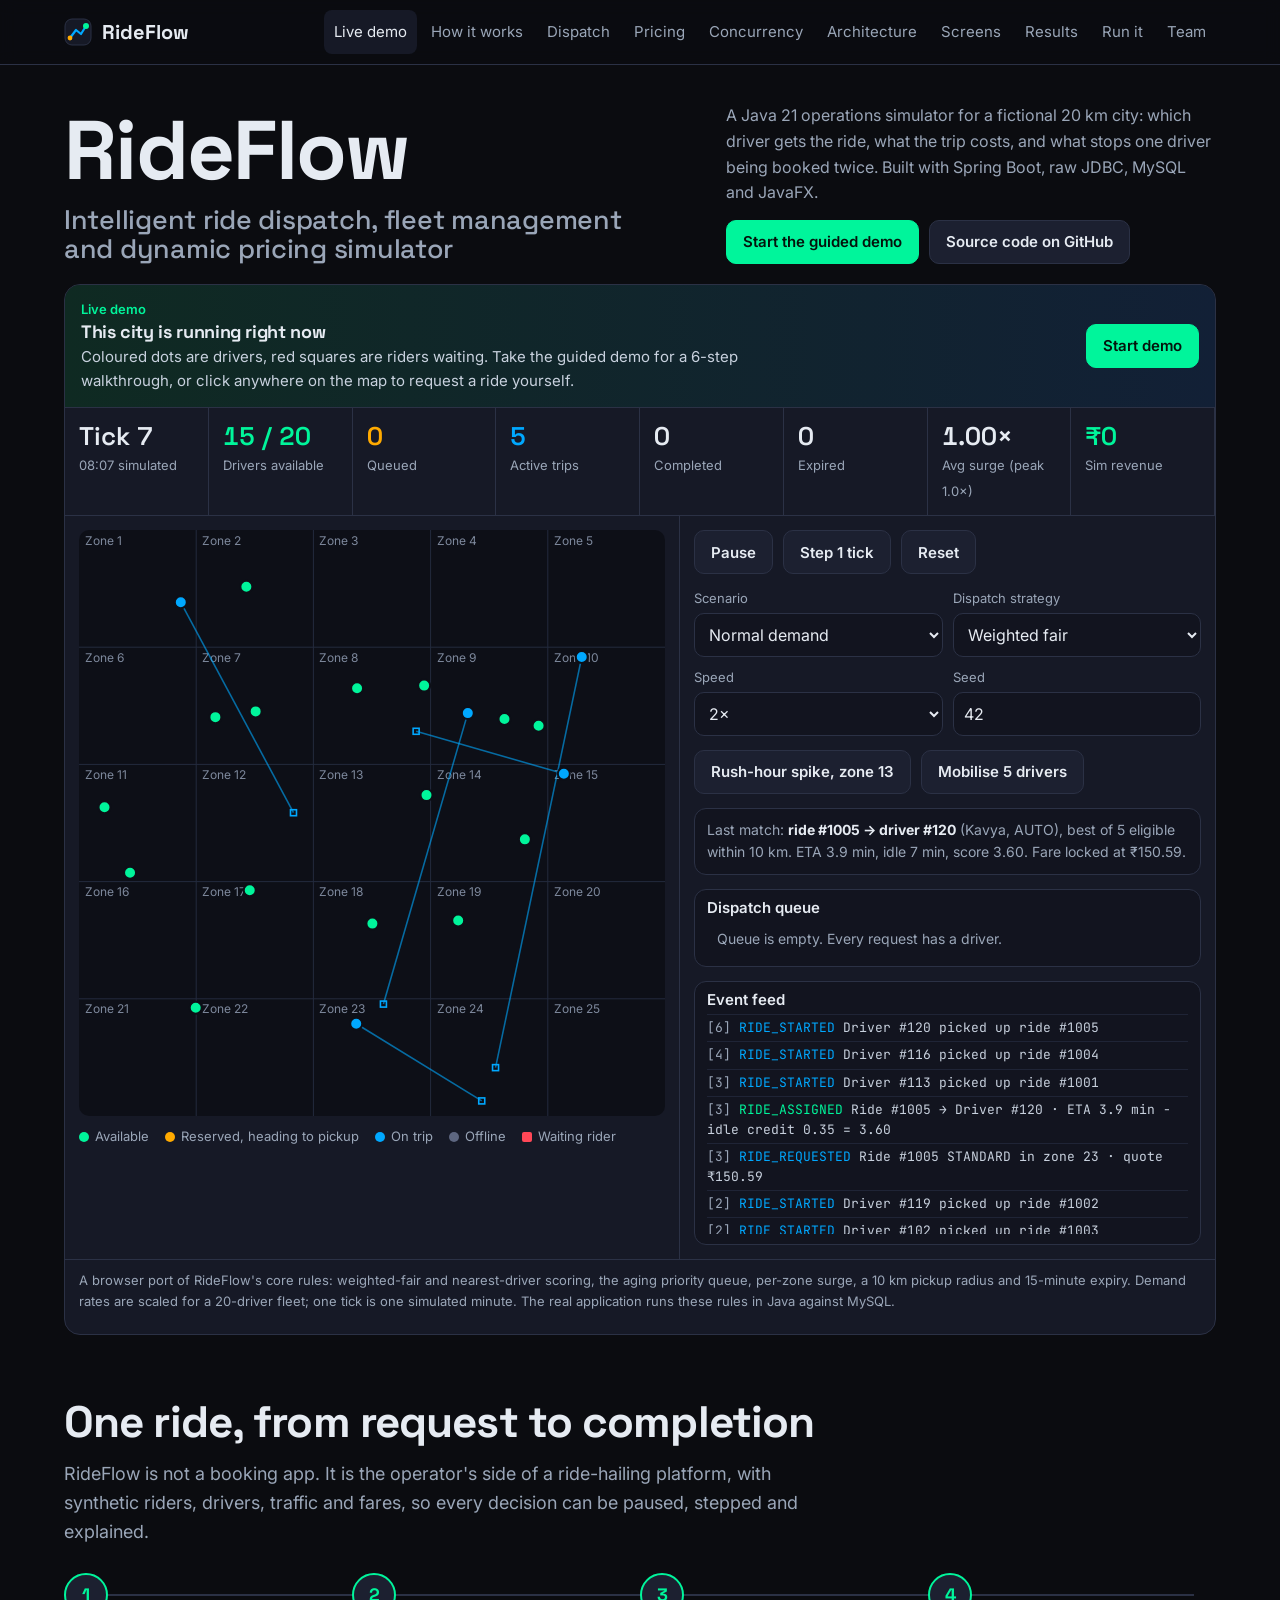
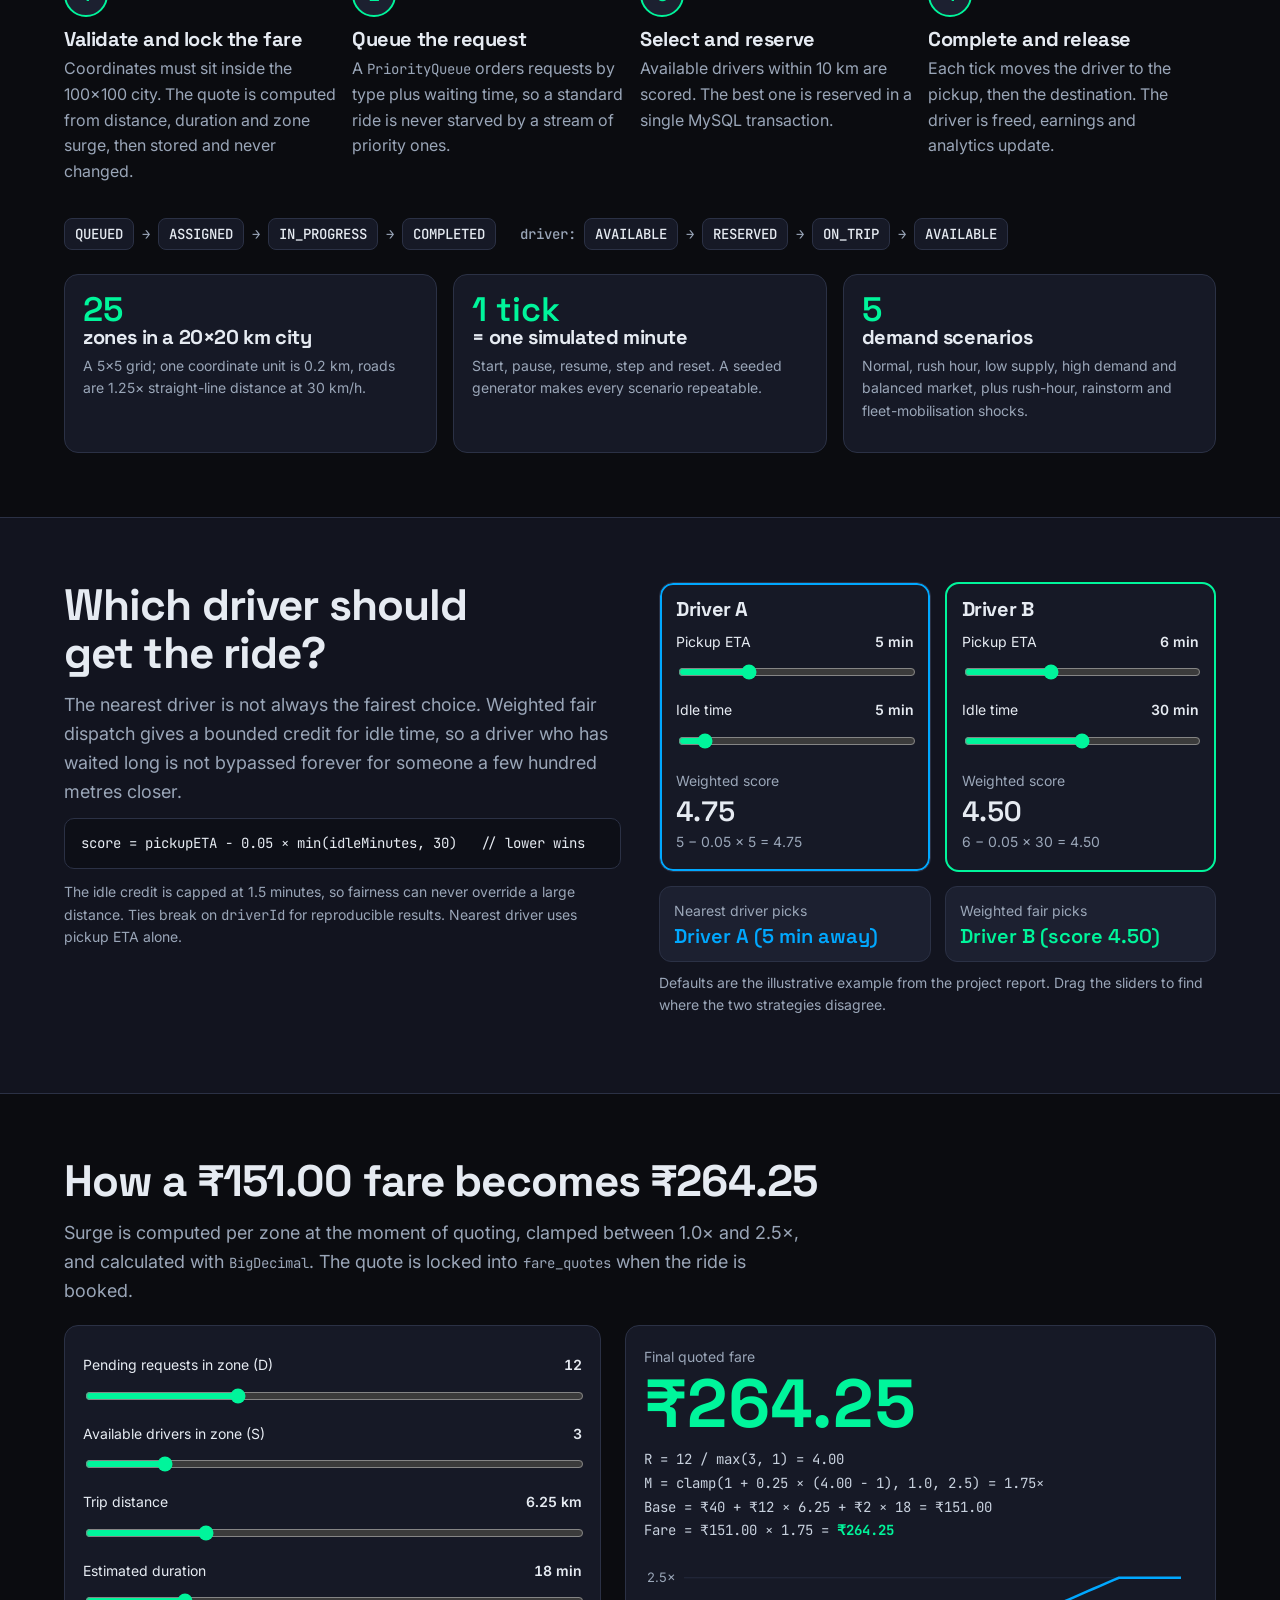
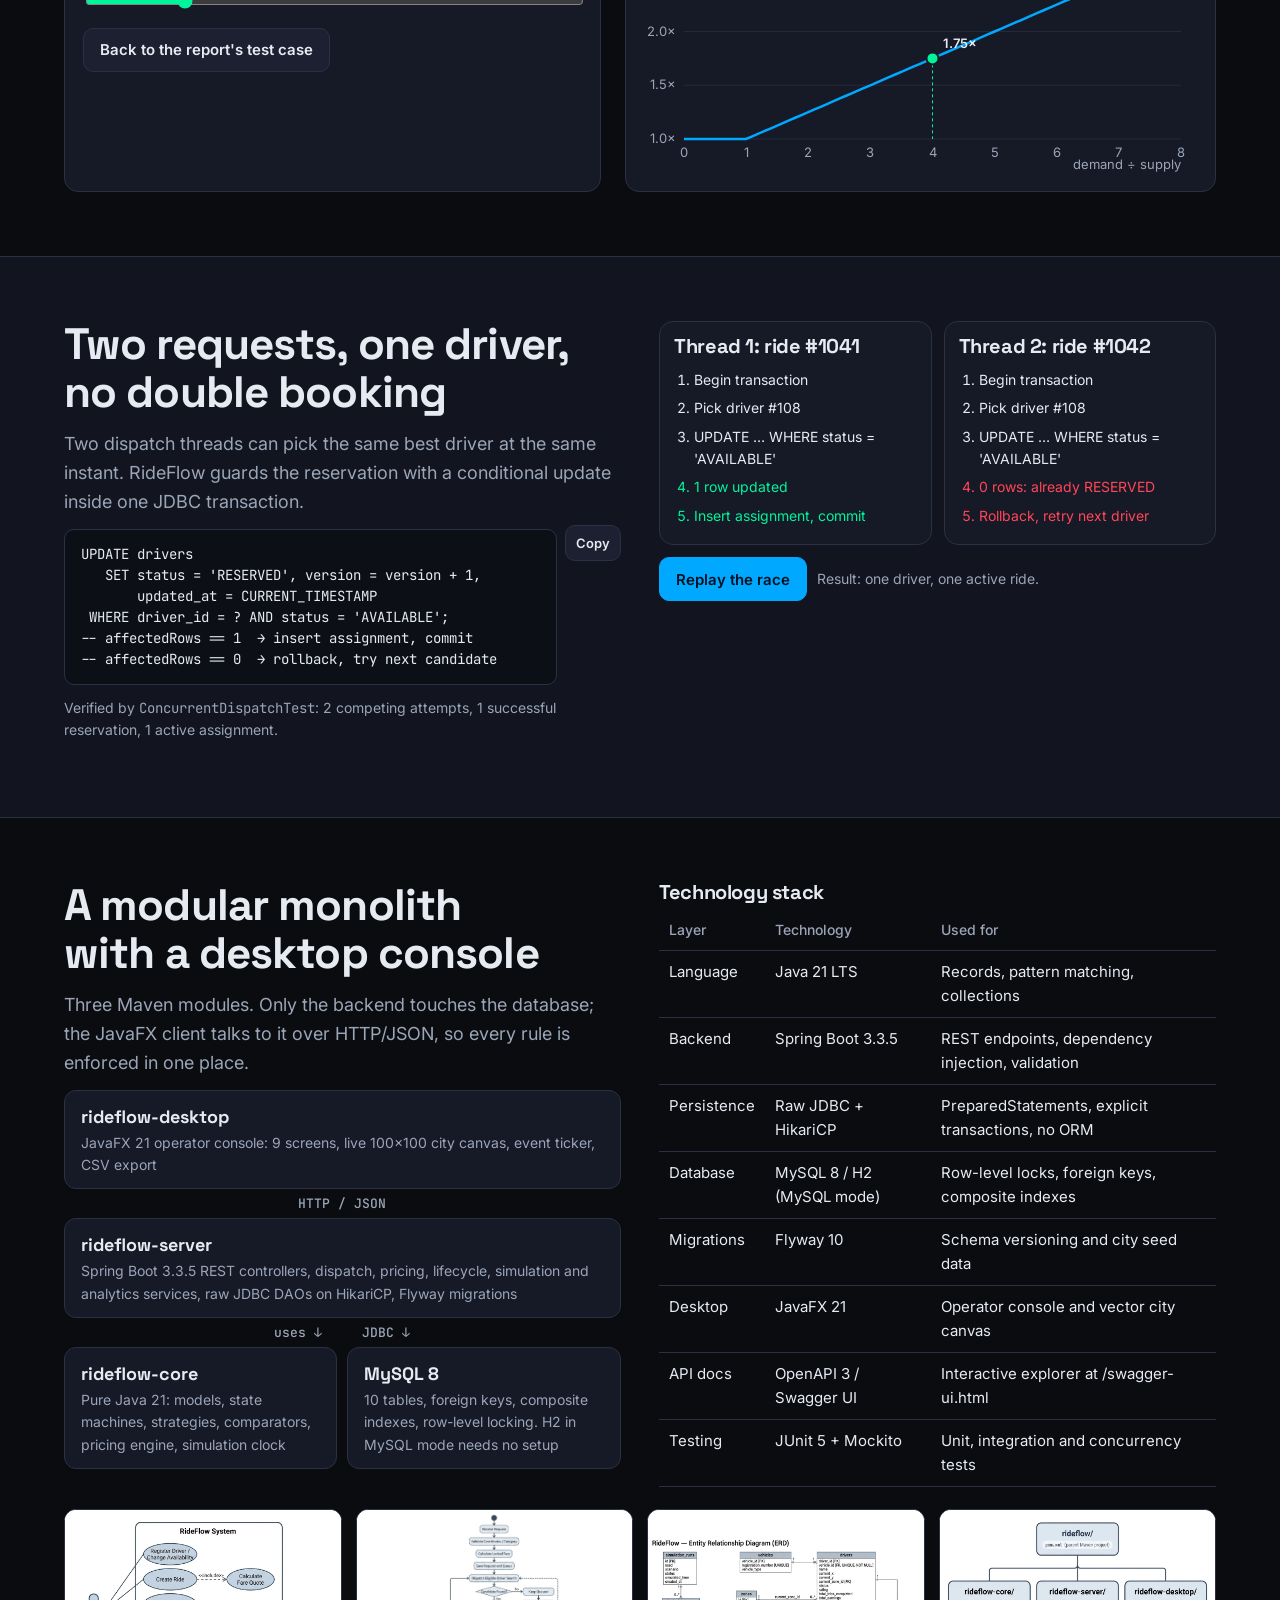
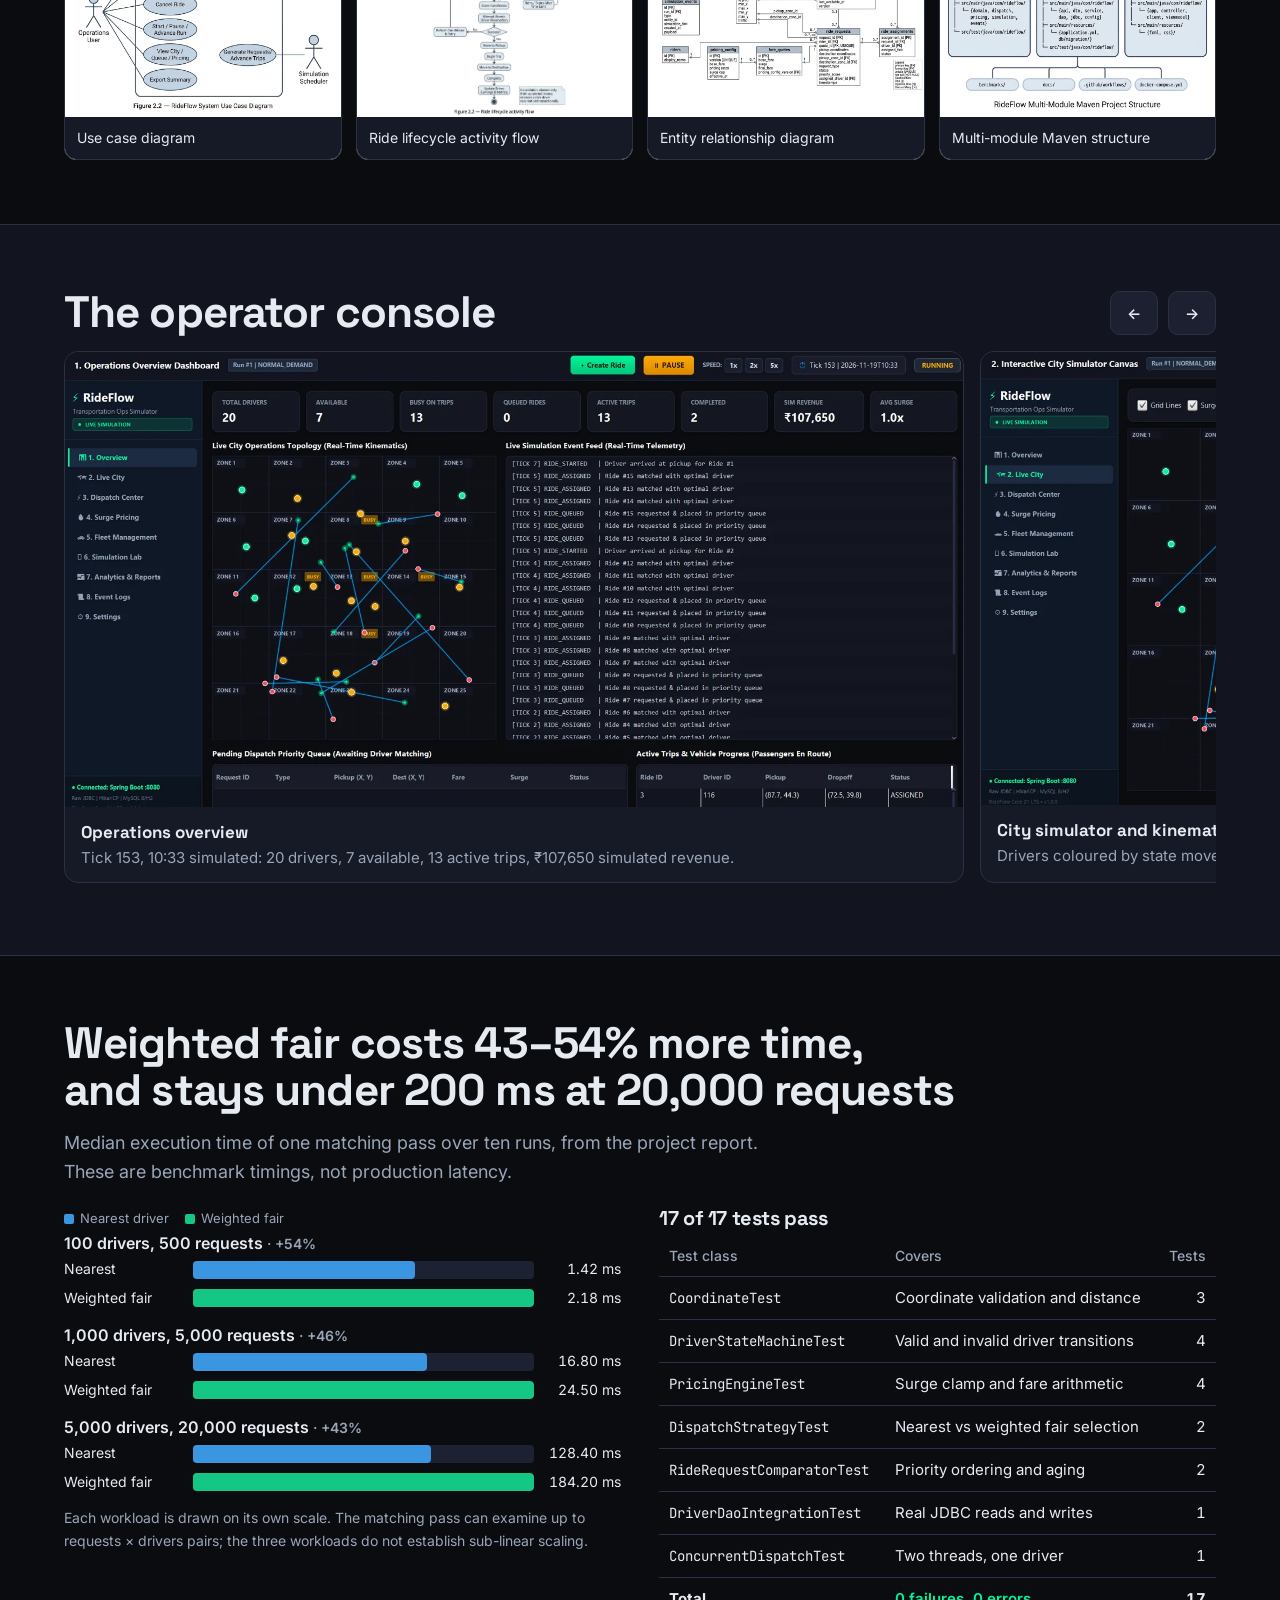
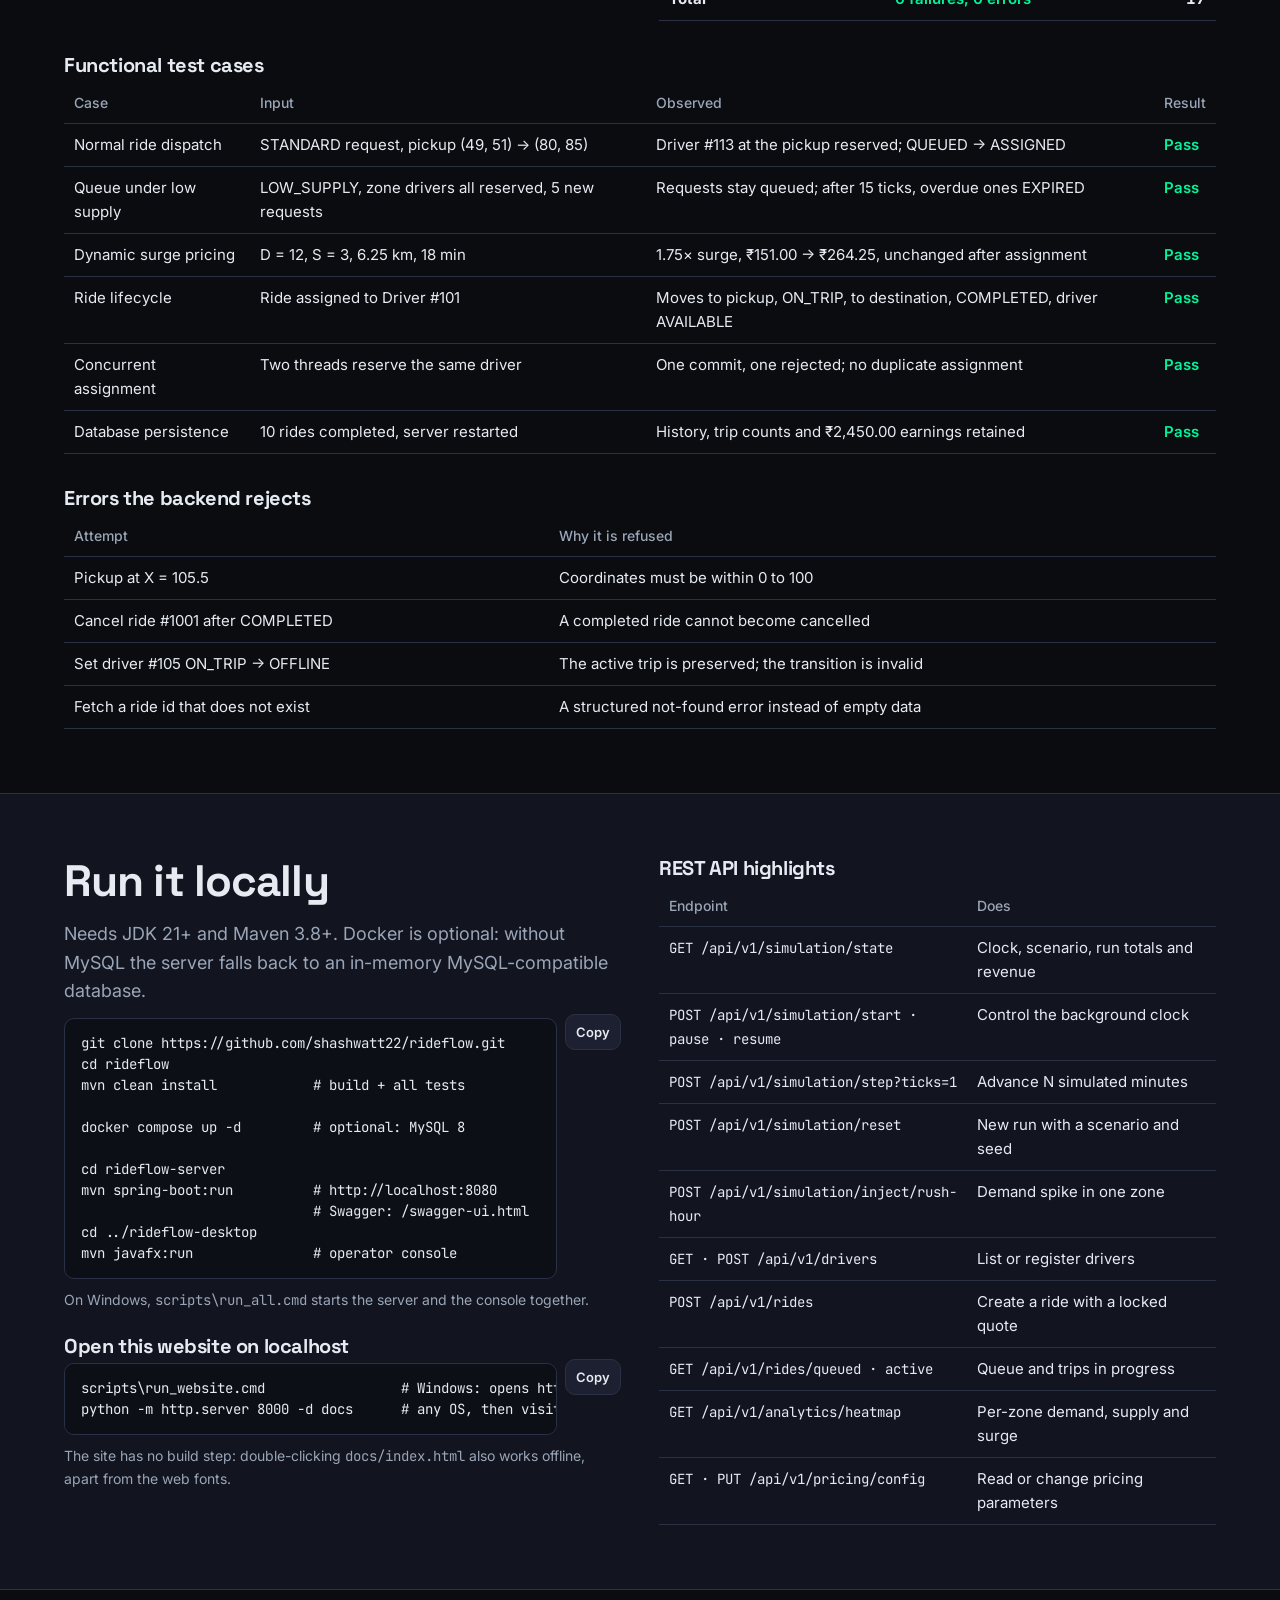
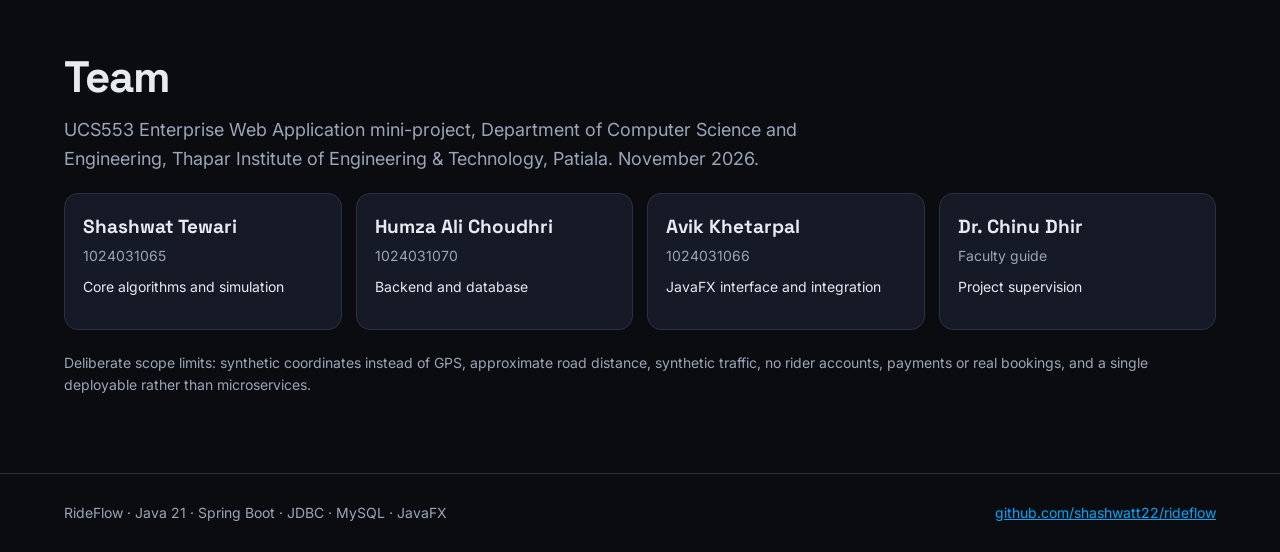
==== commit 90585b17: "Make the website easier to present: guided demo, phone menu, localhost launcher Co-Authored-By: Clau" ====
--- a/docs/index.html
+++ b/docs/index.html
@@ -4,6 +4,11 @@
 <meta charset="utf-8">
 <meta name="viewport" content="width=device-width, initial-scale=1">
 <title>RideFlow</title>
+<meta name="description" content="RideFlow: an intelligent ride dispatch, fleet management and dynamic pricing simulator built with Java 21, Spring Boot, JDBC, MySQL and JavaFX. Try the live city simulator in your browser.">
+<meta property="og:title" content="RideFlow: ride dispatch and dynamic pricing simulator">
+<meta property="og:description" content="Live city simulator, dispatch scoring, surge pricing and concurrency-safe booking. UCS553 mini-project, TIET Patiala.">
+<meta name="theme-color" content="#0b0c10">
+<link rel="icon" href="data:image/svg+xml,%3Csvg xmlns='http://www.w3.org/2000/svg' viewBox='0 0 28 28'%3E%3Crect x='1' y='1' width='26' height='26' rx='7' fill='%23161926'/%3E%3Cpath d='M6 20 L12 12 L17 16 L22 8' fill='none' stroke='%2300a8ff' stroke-width='2.4' stroke-linecap='round'/%3E%3Ccircle cx='22' cy='8' r='3' fill='%2300f59b'/%3E%3Ccircle cx='6' cy='20' r='2.4' fill='%23ffaa00'/%3E%3C/svg%3E">
 <link rel="preconnect" href="https://fonts.googleapis.com">
 <link rel="stylesheet" href="https://fonts.googleapis.com/css2?family=Space+Grotesk:wght@500;600;700&family=Inter:wght@400;500;600&family=JetBrains+Mono:wght@400;500&display=swap">
 <style>
@@ -15,6 +20,7 @@
    LAYOUT title band across the top, simulator full width beneath (map left, controls/queue/feed right); stacks on phones */
 :root{color-scheme:dark;--bg:#0b0c10;--bg2:#12141f;--panel:#161926;--panel2:#1c2030;--line:#2b3145;--ink:#e6ebf2;--mute:#9aa6b8;--green:#00f59b;--blue:#00a8ff;--orange:#ffaa00;--red:#ff4757;--gray:#5d6680;--g2:#14c784;--b2:#3a96e0}
 *{box-sizing:border-box;min-width:0}
+[hidden]{display:none!important}
 html{scroll-behavior:smooth;scroll-padding-top:72px}
 body{margin:0;background:var(--bg);color:var(--ink);font:16px/1.6 Inter,system-ui,sans-serif;overflow-x:clip}
 h1,h2,h3{font-family:"Space Grotesk",Inter,sans-serif;line-height:1.08;letter-spacing:-.02em;margin:0;text-wrap:balance}
@@ -158,17 +164,33 @@
 footer{padding:28px max(5vw,16px);border-top:1px solid var(--line);color:var(--mute);font-size:14px}
 footer .wrap{display:flex;flex-wrap:wrap;justify-content:space-between;gap:12px}
 .copy{float:right;min-height:36px;font-size:13px;padding:0 10px;margin:-4px 0 6px 8px}
+.menu{display:none;margin-left:auto}
+.links a.on{color:var(--ink);background:var(--panel)}
+.tour{display:grid;grid-template-columns:minmax(0,1fr) auto;gap:12px 18px;align-items:center;padding:14px 16px;border-bottom:1px solid var(--line);background:linear-gradient(90deg,#0f2a22,#122036)}
+.tour h3{font-size:18px;margin:0 0 4px}
+.tour p{margin:0;color:#c8d1de;font-size:15px;max-width:80ch}
+.tour .prog{font-size:13px;color:var(--green);font-weight:600;margin-bottom:2px}
+.tour .row{justify-content:flex-end}
+.flash{animation:flash 1.2s ease-out 1}
+@keyframes flash{0%{box-shadow:0 0 0 3px var(--green)}100%{box-shadow:0 0 0 3px transparent}}
+.totop{position:fixed;right:16px;bottom:16px;z-index:15;width:48px;height:48px;border-radius:50%;padding:0;opacity:0;pointer-events:none;transition:opacity .2s}
+.totop.show{opacity:1;pointer-events:auto}
+.kpi{cursor:help}
+.howto{display:grid;grid-template-columns:repeat(3,minmax(0,1fr));gap:14px;margin-top:18px}
+.howto .card h3{font-size:17px}
 @media(max-width:980px){.cbody{grid-template-columns:minmax(0,1fr)}.mapbox{border-right:0;border-bottom:1px solid var(--line)}.map{max-width:640px}.steps{grid-template-columns:repeat(2,minmax(0,1fr));row-gap:22px}.steps::before{display:none}.docs{grid-template-columns:repeat(2,minmax(0,1fr))}.team{grid-template-columns:repeat(2,minmax(0,1fr))}}
 @media(max-width:760px){.herohead,.grid2,.calc{grid-template-columns:minmax(0,1fr)}.qs{grid-template-columns:minmax(0,1fr)}}
-@media(max-width:600px){.links{display:none}.duel,.verdict,.race,.duo{grid-template-columns:minmax(0,1fr)}.steps{grid-template-columns:minmax(0,1fr)}.bar{grid-template-columns:7em minmax(0,1fr) 4.8em}table{font-size:13px}th,td{padding:6px 4px}.stack thead{display:none}.stack tr{display:grid;padding-block:8px;border-bottom:1px solid var(--line)}.stack td{display:flex;justify-content:space-between;gap:12px;border:0;padding:3px 0}.stack td::before{content:attr(data-l);color:var(--mute)}.kpi{padding:10px}}
-@media(prefers-reduced-motion:reduce){html{scroll-behavior:auto}.lane li{transition:none}}
+@media(max-width:760px){.tour{grid-template-columns:minmax(0,1fr)}.tour .row{justify-content:flex-start}.howto{grid-template-columns:minmax(0,1fr)}}
+@media(max-width:600px){.menu{display:inline-flex}.links{display:none;position:absolute;top:100%;left:0;right:0;flex-direction:column;background:var(--bg);border-bottom:1px solid var(--line);padding:8px max(5vw,16px) 14px;margin:0}.links.open{display:flex}.links a{padding:12px 10px}nav.top .wrap{position:relative}.duel,.verdict,.race,.duo{grid-template-columns:minmax(0,1fr)}.steps{grid-template-columns:minmax(0,1fr)}.bar{grid-template-columns:7em minmax(0,1fr) 4.8em}table{font-size:13px}th,td{padding:6px 4px}.stack thead{display:none}.stack tr{display:grid;padding-block:8px;border-bottom:1px solid var(--line)}.stack td{display:flex;justify-content:space-between;gap:12px;border:0;padding:3px 0}.stack td::before{content:attr(data-l);color:var(--mute)}.kpi{padding:10px}}
+@media(prefers-reduced-motion:reduce){html{scroll-behavior:auto}.flash{animation:none}.lane li{transition:none}}
 </style>
 </head>
 <body>
 <nav class="top" aria-label="Sections"><div class="wrap">
   <a class="brand" href="#sim"><svg width="28" height="28" viewBox="0 0 28 28" aria-hidden="true"><rect x="1" y="1" width="26" height="26" rx="7" fill="#161926" stroke="#2b3145"/><path d="M6 20 L12 12 L17 16 L22 8" fill="none" stroke="#00a8ff" stroke-width="2.2" stroke-linecap="round" stroke-linejoin="round"/><circle cx="22" cy="8" r="3" fill="#00f59b"/><circle cx="6" cy="20" r="2.4" fill="#ffaa00"/></svg>RideFlow</a>
-  <div class="links scroll">
-    <a href="#how">How it works</a><a href="#dispatch">Dispatch</a><a href="#pricing">Pricing</a><a href="#concurrency">Concurrency</a><a href="#architecture">Architecture</a><a href="#screens">Screens</a><a href="#results">Results</a><a href="#run">Run it</a><a href="#team">Team</a>
+  <button class="btn menu" id="menu" type="button" aria-expanded="false" aria-controls="links">Menu</button>
+  <div class="links scroll" id="links">
+    <a href="#sim">Live demo</a><a href="#how">How it works</a><a href="#dispatch">Dispatch</a><a href="#pricing">Pricing</a><a href="#concurrency">Concurrency</a><a href="#architecture">Architecture</a><a href="#screens">Screens</a><a href="#results">Results</a><a href="#run">Run it</a><a href="#team">Team</a>
   </div>
 </div></nav>
 
@@ -177,11 +199,15 @@
     <h1>RideFlow<span>Intelligent ride dispatch, fleet management and dynamic pricing simulator</span></h1>
     <div class="herotext">
       <p>A Java 21 operations simulator for a fictional 20&nbsp;km city: which driver gets the ride, what the trip costs, and what stops one driver being booked twice. Built with Spring Boot, raw JDBC, MySQL and JavaFX.</p>
-      <div class="row"><a class="btn go" href="https://github.com/shashwatt22/rideflow">View source on GitHub</a><a class="btn" href="#how">How it works</a></div>
+      <div class="row"><button class="btn go" type="button" id="tourStart">Start the guided demo</button><a class="btn" href="https://github.com/shashwatt22/rideflow">Source code on GitHub</a></div>
     </div>
   </div>
 
   <section class="console" aria-label="Live city simulator">
+    <div class="tour" id="tour" aria-live="polite">
+      <div><div class="prog" id="tProg">Live demo</div><h3 id="tTitle">This city is running right now</h3><p id="tText">Coloured dots are drivers, red squares are riders waiting. Take the guided demo for a 6-step walkthrough, or click anywhere on the map to request a ride yourself.</p></div>
+      <div class="row"><button class="btn" id="tBack" type="button" hidden>Back</button><button class="btn go" id="tNext" type="button">Start demo</button><button class="btn" id="tExit" type="button" hidden>Exit</button></div>
+    </div>
     <div class="kpis" id="kpis"></div>
     <div class="cbody">
       <div class="mapbox">
@@ -353,6 +379,11 @@
 cd ../rideflow-desktop
 mvn javafx:run               # operator console</code></pre>
       <p class="small mute" style="margin-top:10px">On Windows, <code>scripts\run_all.cmd</code> starts the server and the console together.</p>
+      <h3 style="margin-top:24px">Open this website on localhost</h3>
+      <button class="btn copy" type="button" data-copy="webcmd">Copy</button>
+      <pre id="webcmd"><code>scripts\run_website.cmd                 # Windows: opens http://localhost:8000
+python -m http.server 8000 -d docs      # any OS, then visit http://localhost:8000</code></pre>
+      <p class="small mute" style="margin-top:10px">The site has no build step: double-clicking <code>docs/index.html</code> also works offline, apart from the web fonts.</p>
     </div>
     <div>
       <h3>REST API highlights</h3>
@@ -375,6 +406,7 @@
 
 <footer><div class="wrap"><span>RideFlow · Java 21 · Spring Boot · JDBC · MySQL · JavaFX</span><a href="https://github.com/shashwatt22/rideflow">github.com/shashwatt22/rideflow</a></div></footer>
 
+<a class="btn totop" id="totop" href="#sim" aria-label="Back to top">↑</a>
 <dialog id="lb"><form method="dialog" style="text-align:right;margin-bottom:8px"><button class="btn" type="submit">Close</button></form><img id="lbImg" alt=""><p id="lbCap" class="small mute" style="margin:8px 4px 0"></p></dialog>
 
 <script>
@@ -458,8 +490,8 @@
   const av=S.drivers.filter(v=>v.status==="AVAILABLE").length, on=S.drivers.filter(v=>v.status!=="OFFLINE").length;
   const qd=queue(), act=S.reqs.filter(q=>q.status==="ASSIGNED"||q.status==="IN_PROGRESS").length;
   const zs=zoneStats(), avgM=zs.reduce((a,b)=>a+b.M,0)/25, maxM=Math.max(...zs.map(z=>z.M));
-  const k=[["Tick "+S.tick,clock(S.tick)+" simulated",""],[av+" / "+on,"Drivers available","g"],[qd.length,"Queued","o"],[act,"Active trips","bl"],[S.completed,"Completed",""],[S.expired,"Expired",""],[avgM.toFixed(2)+"×","Avg surge (peak "+maxM.toFixed(1)+"×)",""],["₹"+Math.round(S.revenue).toLocaleString("en-IN"),"Sim revenue","g"]];
-  $("kpis").innerHTML=k.map(([b,s,c])=>`<div class="kpi ${c}"><b>${esc(b)}</b><small>${esc(s)}</small></div>`).join("");
+  const k=[["Tick "+S.tick,clock(S.tick)+" simulated","","One tick is one simulated minute"],[av+" / "+on,"Drivers available","g","Available drivers out of drivers on shift"],[qd.length,"Queued","o","Requests waiting for a driver, ordered by priority score"],[act,"Active trips","bl","Drivers heading to a pickup or carrying a rider"],[S.completed,"Completed","","Trips finished in this run"],[S.expired,"Expired","","Requests that waited over 15 minutes with no eligible driver"],[avgM.toFixed(2)+"×","Avg surge (peak "+maxM.toFixed(1)+"×)","","Average surge multiplier over the 25 zones, and the highest zone"],["₹"+Math.round(S.revenue).toLocaleString("en-IN"),"Sim revenue","g","Sum of locked fares for completed trips"]];
+  $("kpis").innerHTML=k.map(([b,s,c,t])=>`<div class="kpi ${c}" title="${esc(t)}"><b>${esc(b)}</b><small>${esc(s)}</small></div>`).join("");
   $("qn").textContent=qd.length?qd.length+" waiting":"";
   $("queue").innerHTML=qd.length?qd.slice(0,6).map(q=>`<li><span class="tag ${q.type==="PRIORITY"?"p":""}">${q.type==="PRIORITY"?"Priority":"Standard"}</span><span>#${q.id} · zone ${q.zone} · waited ${S.tick-q.created} min<br><span class="mute small">priority score ${prioScore(q)}</span></span><span class="num">${esc(inr(q.fare))}</span></li>`).join(""):`<li><span></span><span class="mute">Queue is empty. Every request has a driver.</span><span></span></li>`;
   $("feed").innerHTML=S.events.slice(0,40).map(e=>`<li><span class="t">[${e.t}]</span> <span class="${e.cls}">${esc(e.type)}</span> ${esc(e.msg)}</li>`).join("");
@@ -576,6 +608,38 @@
 <div class="bar" title="Nearest driver: ${a.toFixed(2)} ms"><span>Nearest</span><span class="t"><i style="width:${a/b*100}%;background:var(--b2)"></i></span><span class="v">${a.toFixed(2)} ms</span></div>
 <div class="bar" title="Weighted fair: ${b.toFixed(2)} ms"><span>Weighted fair</span><span class="t"><i style="width:100%;background:var(--g2)"></i></span><span class="v">${b.toFixed(2)} ms</span></div></div>`).join("");
 
+
+/* ---------- guided demo ---------- */
+const flash=id=>{const e=$(id);e.classList.remove("flash");void e.offsetWidth;e.classList.add("flash")};
+const setSel=(id,v)=>{$(id).value=v};
+const TOUR=[
+ {t:"A live city of 20 drivers",x:"The 100×100 city is split into 25 zones. Green drivers are free, orange ones are driving to a pickup, blue ones carry a rider. Every tick is one simulated minute.",go:()=>{setSel("scn","NORMAL");setSel("strat","WF");reset();running=true;loop();flash("map")}},
+ {t:"A rider requests a trip",x:"We just placed a STANDARD request at (49, 51). RideFlow validated it and locked the fare straight away from distance, duration and the zone's surge. The fare never changes after this.",go:()=>{const q=newReq(true,{x:49,y:51});S.lastWhy=null;$("why").innerHTML=`Ride <b>#${q.id}</b> requested in zone ${q.zone}. Fare locked at <b>${esc(inr(q.fare))}</b> (base ${esc(inr(q.base))} × ${q.M.toFixed(2)}).`;render();flash("why")}},
+ {t:"The dispatcher picks a driver",x:"On the next tick, every available driver within 10 km is scored: pickup ETA minus a small, capped credit for idle time. The lowest score wins and is reserved in one database transaction. The box below explains the choice.",go:()=>{running=false;loop();tick();flash("why")}},
+ {t:"Rush hour hits downtown",x:"Twelve requests just arrived in zone 13. Demand now outruns supply there, so the surge multiplier rises (watch the orange heat on the map) and new quotes cost more. The queue orders riders by type plus waiting time.",go:()=>{$("rush").click();running=true;loop();flash("queue")}},
+ {t:"Send more drivers",x:"Mobilising five reserve drivers into zone 13 adds supply. As they absorb the queue, the demand-to-supply ratio falls and surge cools back toward 1.0×.",go:()=>{$("mob").click();flash("map")}},
+ {t:"Try it yourself",x:"Switch to Low supply or High demand to see requests expire, or compare Weighted fair with Nearest driver. Click the map to add rides. The sections below explain each rule with interactive examples.",go:()=>{flash("scn")}}
+];
+let ti=-1;
+function showTour(){
+  const on=ti>=0;$("tBack").hidden=ti<=0;$("tExit").hidden=!on;
+  if(!on){$("tProg").textContent="Live demo";$("tTitle").textContent="This city is running right now";$("tText").textContent="Coloured dots are drivers, red squares are riders waiting. Take the guided demo for a 6-step walkthrough, or click anywhere on the map to request a ride yourself.";$("tNext").textContent="Start demo";return}
+  const st=TOUR[ti];$("tProg").textContent="Step "+(ti+1)+" of "+TOUR.length;$("tTitle").textContent=st.t;$("tText").textContent=st.x;$("tNext").textContent=ti===TOUR.length-1?"Explore the sections":"Next step";
+}
+function goTour(n){if(n>=TOUR.length){ti=-1;showTour();location.hash="how";return}ti=n;TOUR[ti].go();showTour()}
+$("tNext").onclick=()=>goTour(ti+1);
+$("tBack").onclick=()=>goTour(Math.max(0,ti-1));
+$("tExit").onclick=()=>{ti=-1;showTour()};
+$("tourStart").onclick=()=>{document.getElementById("tour").scrollIntoView({behavior:"smooth",block:"start"});goTour(0)};
+
+/* ---------- navigation ---------- */
+$("menu").onclick=()=>{const o=$("links").classList.toggle("open");$("menu").setAttribute("aria-expanded",o)};
+$("links").addEventListener("click",e=>{if(e.target.tagName==="A"){$("links").classList.remove("open");$("menu").setAttribute("aria-expanded",false)}});
+const navLinks=[...document.querySelectorAll("#links a")];
+const spy=new IntersectionObserver(es=>{for(const e of es)if(e.isIntersecting)navLinks.forEach(a=>a.classList.toggle("on",a.getAttribute("href")==="#"+e.target.id))},{rootMargin:"-40% 0px -55% 0px"});
+document.querySelectorAll("header[id],section.band[id]").forEach(x=>spy.observe(x));
+addEventListener("scroll",()=>$("totop").classList.toggle("show",scrollY>900),{passive:true});
+
 /* ---------- galleries ---------- */
 const shots=[["dashboard","Operations overview","Tick 153, 10:33 simulated: 20 drivers, 7 available, 13 active trips, ₹107,650 simulated revenue."],["city","City simulator and kinematics","Drivers coloured by state move across the 25 zones toward pickups and destinations."],["dispatch","Dispatch control center","Queued requests, candidate scoring breakdown and the two strategy formulas."],["surge","Surge pricing monitor","Demand, supply and multiplier for each of the 25 zones, with the Section 3.6 verifier."],["fleet","Fleet and driver management","Register drivers, toggle availability, and see trips and earnings."],["analytics","Simulation analytics and reports","Scenario controls, operational metrics and CSV export."]];
 $("gal").innerHTML=shots.map(([f,t,c])=>`<figure><button type="button" data-img="img/${f}.webp" data-cap="${esc(t+". "+c)}"><img src="img/${f}.webp" alt="${esc(t)} screen" loading="lazy" width="1600" height="800" style="height:auto"></button><figcaption><b>${t}</b><span class="mute">${c}</span></figcaption></figure>`).join("");
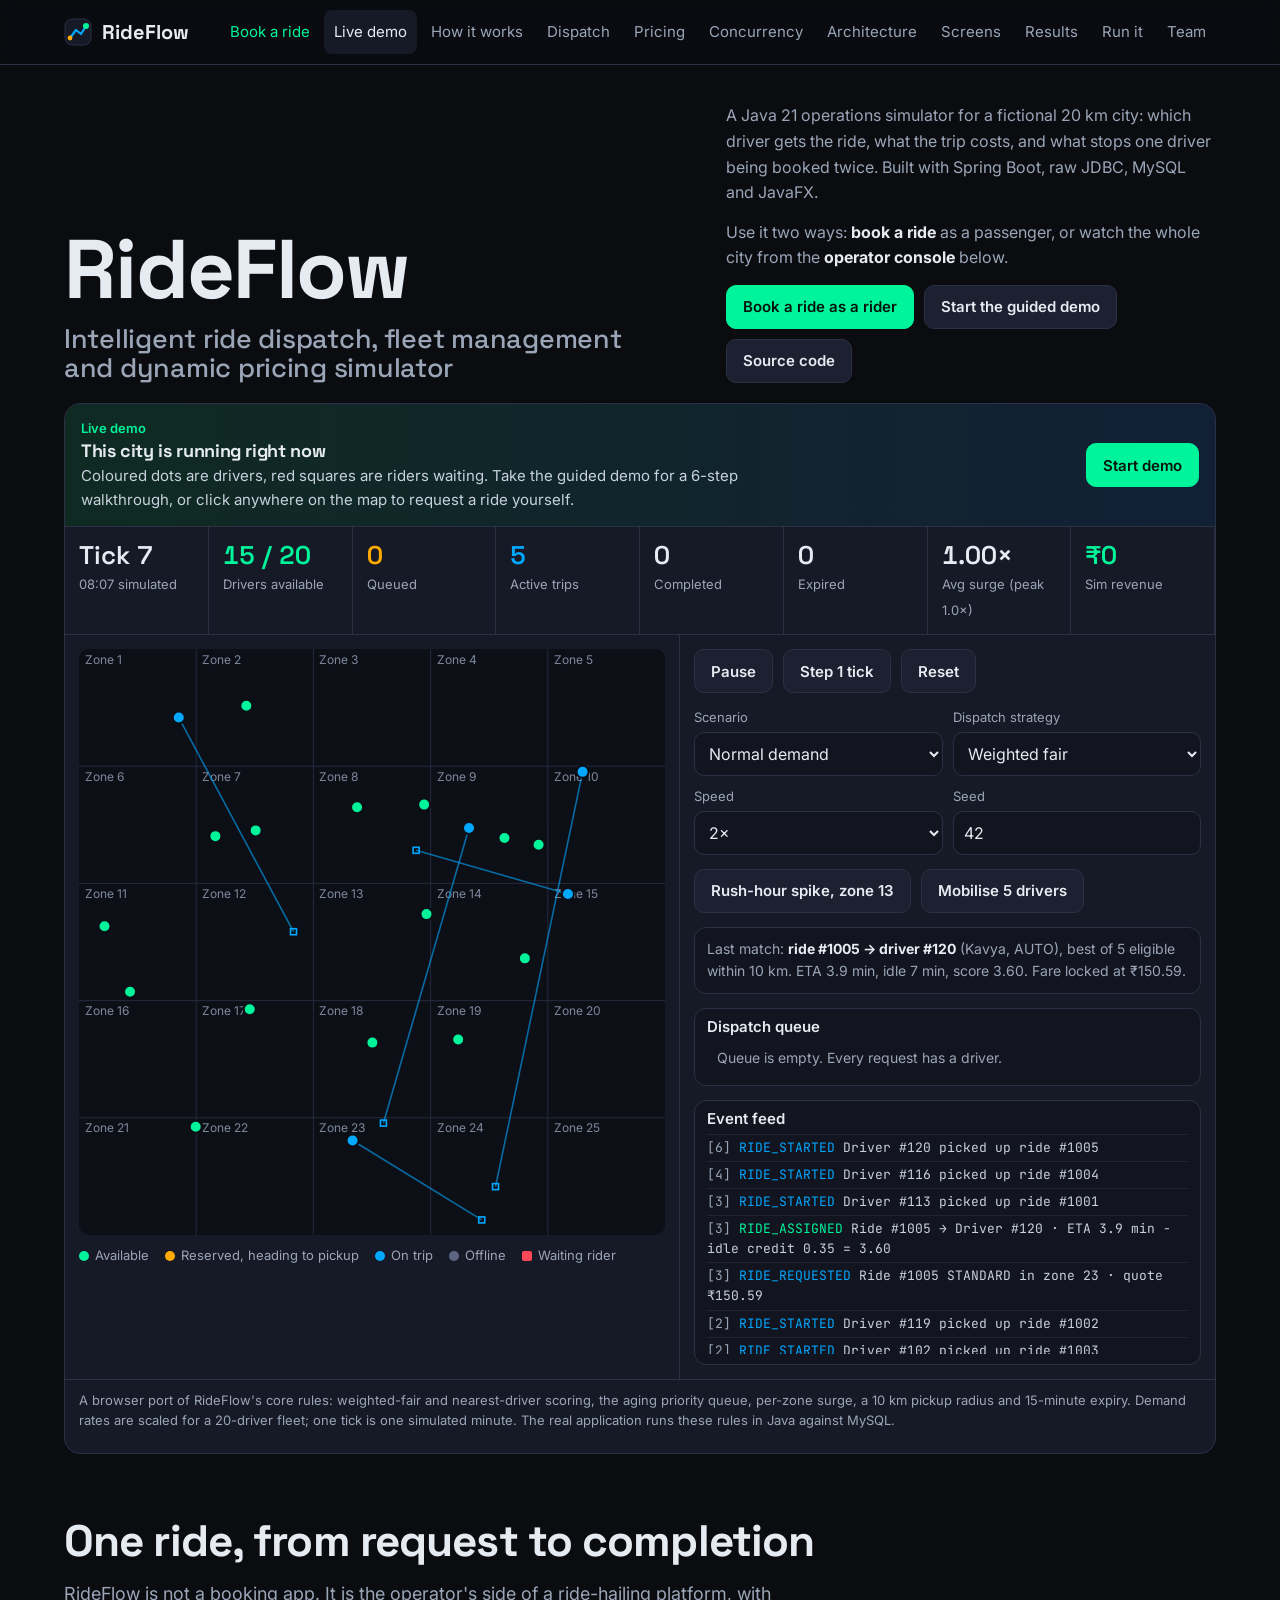
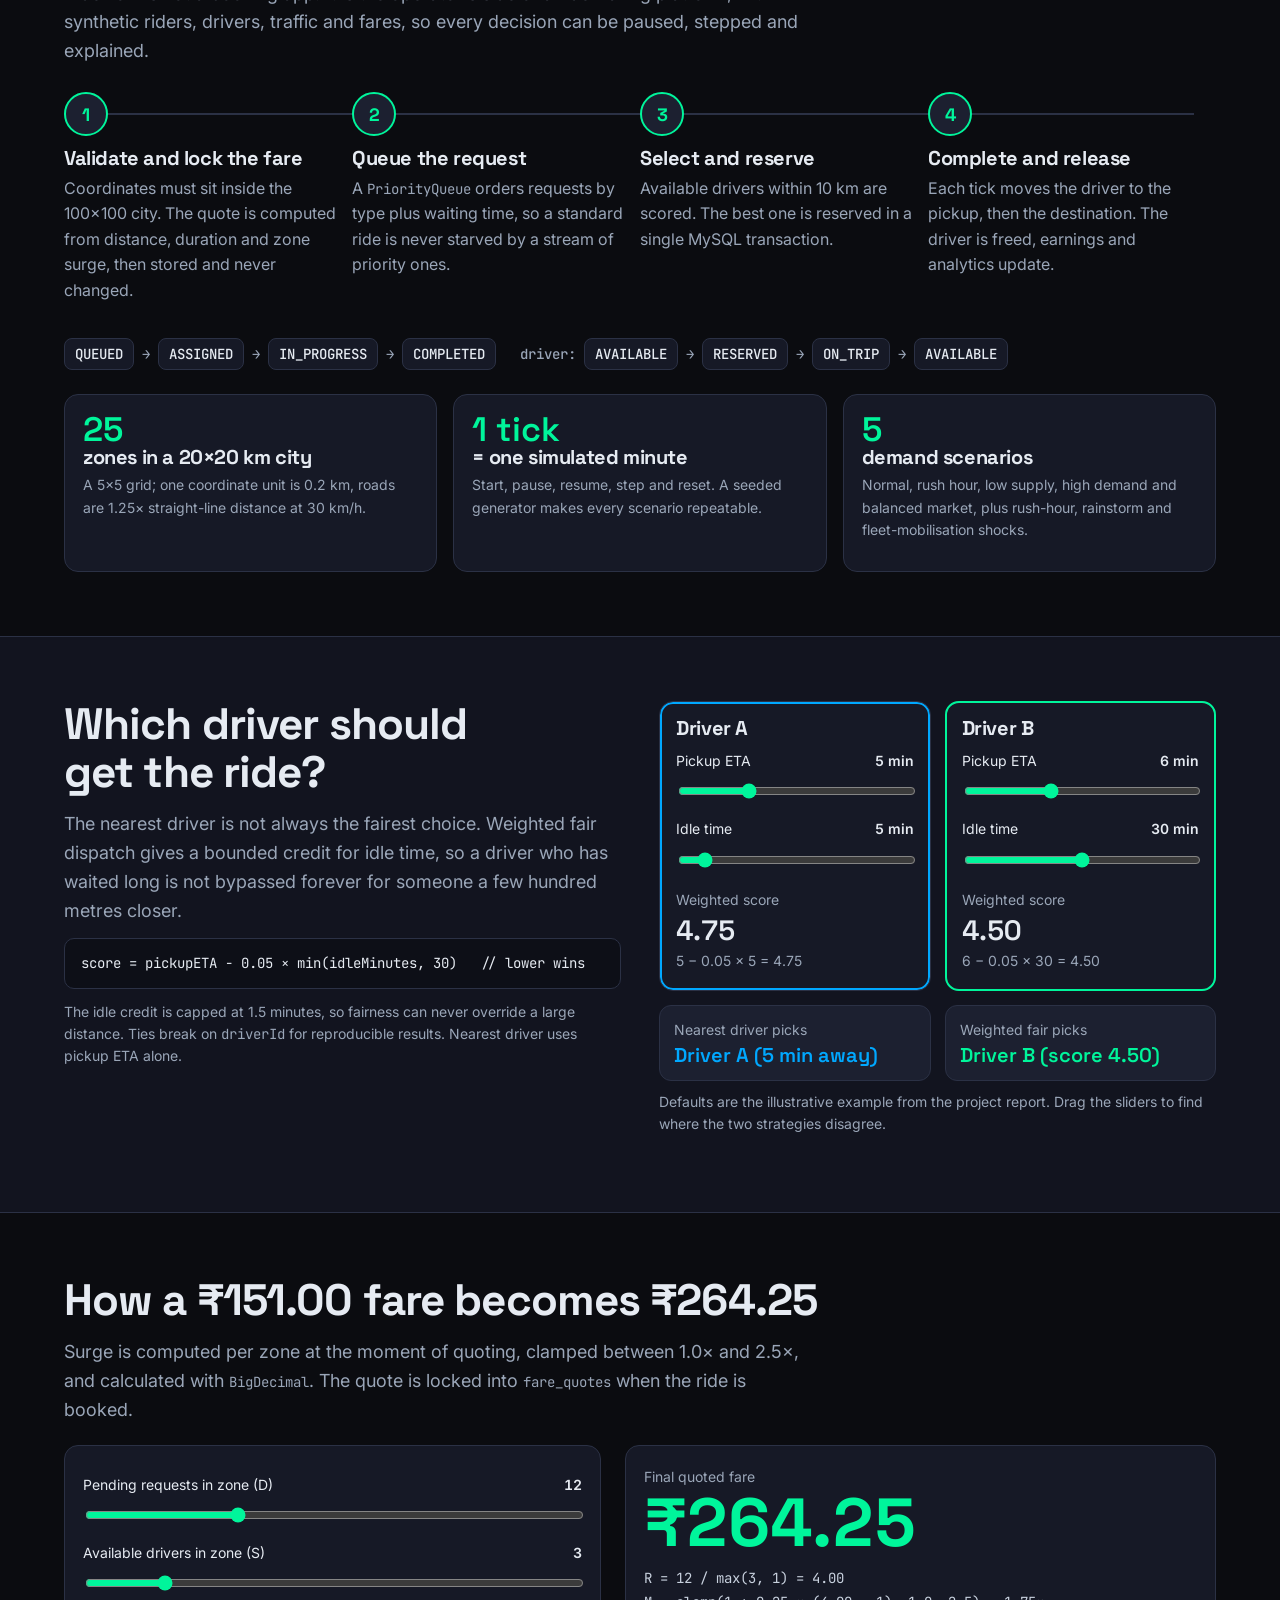
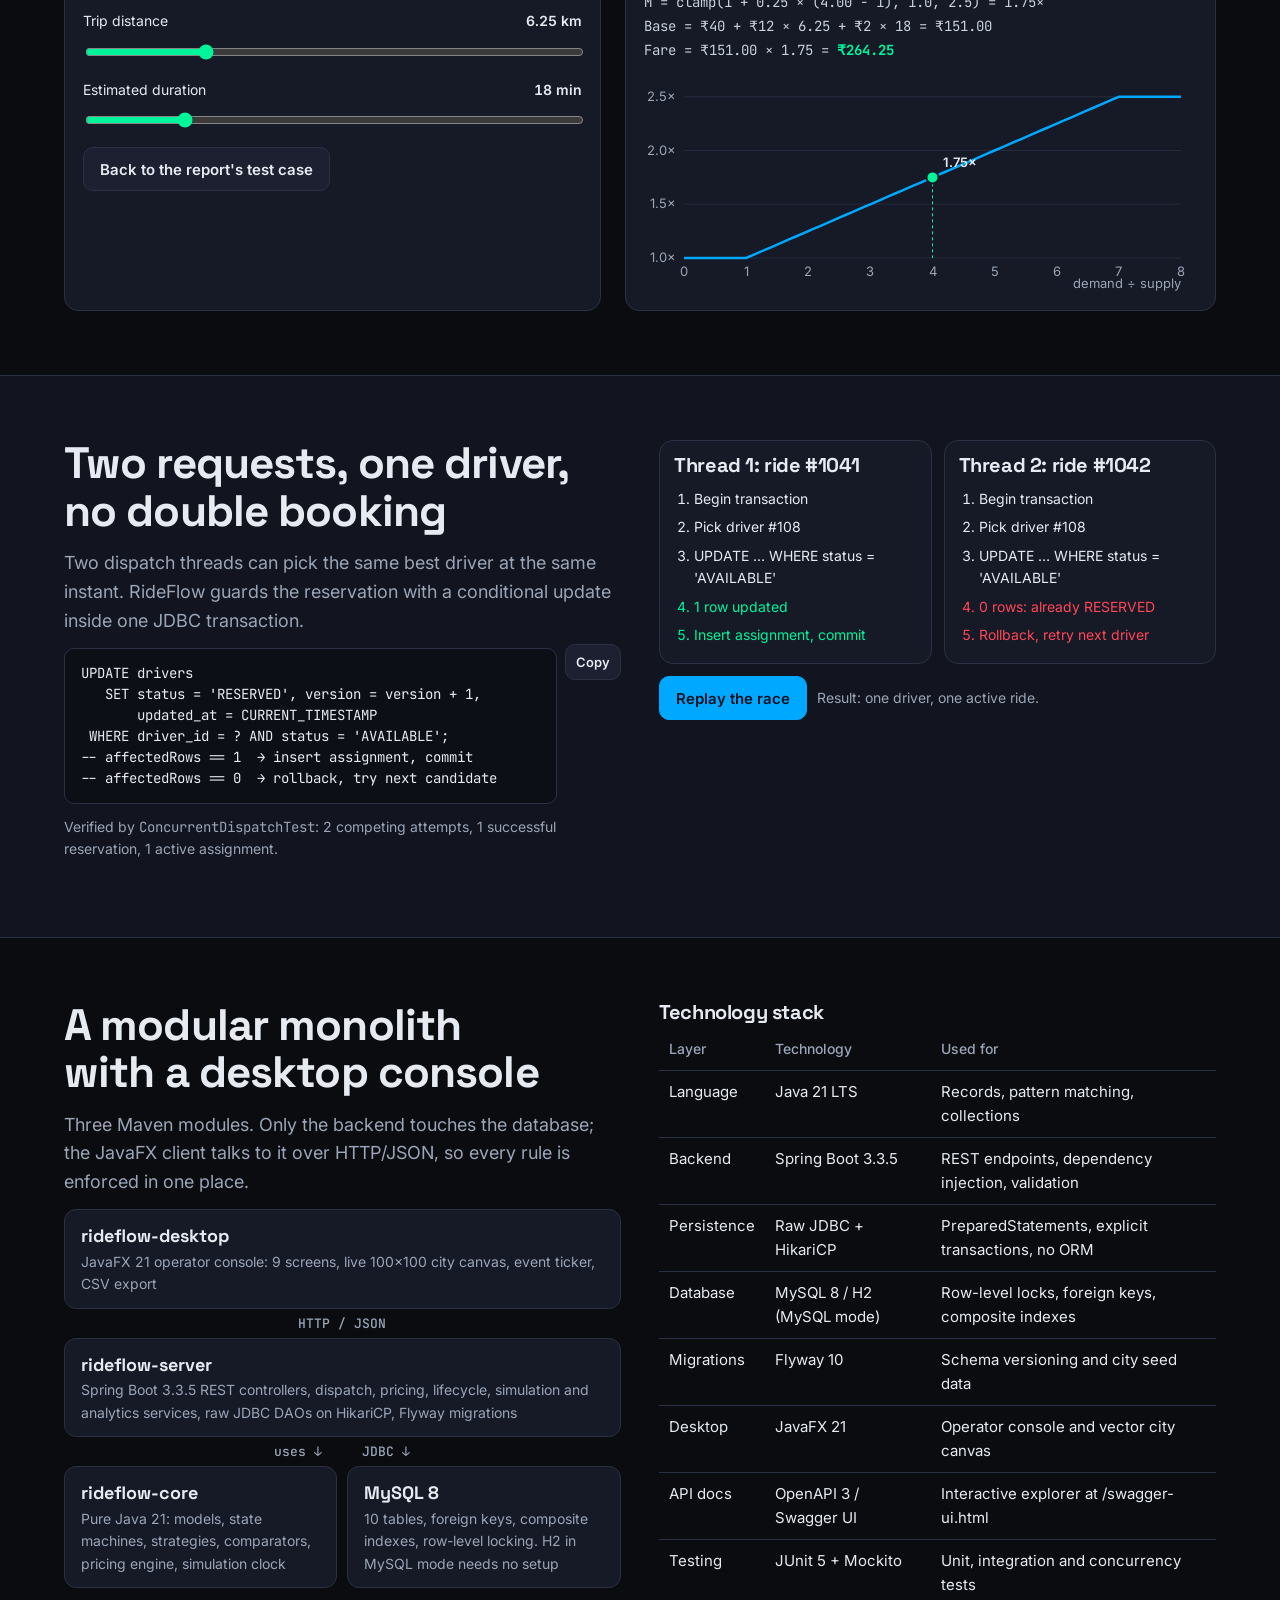
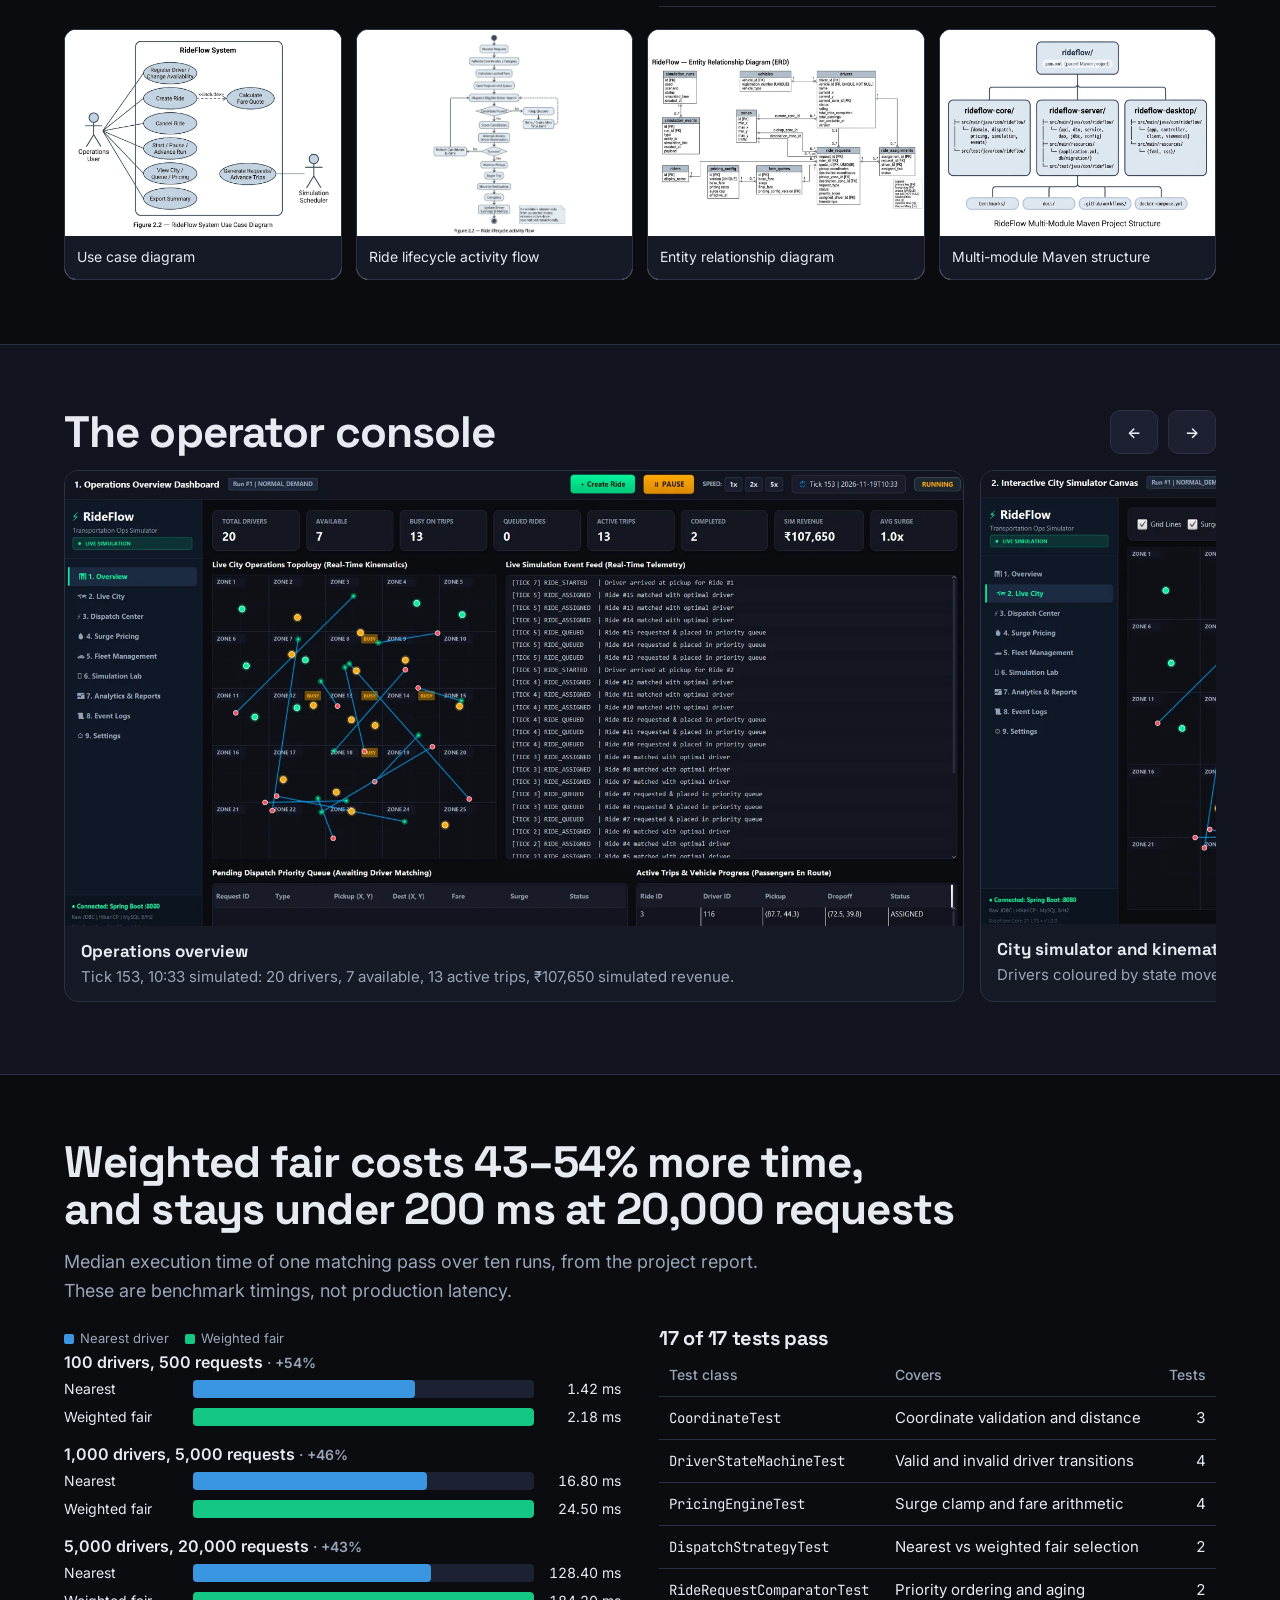
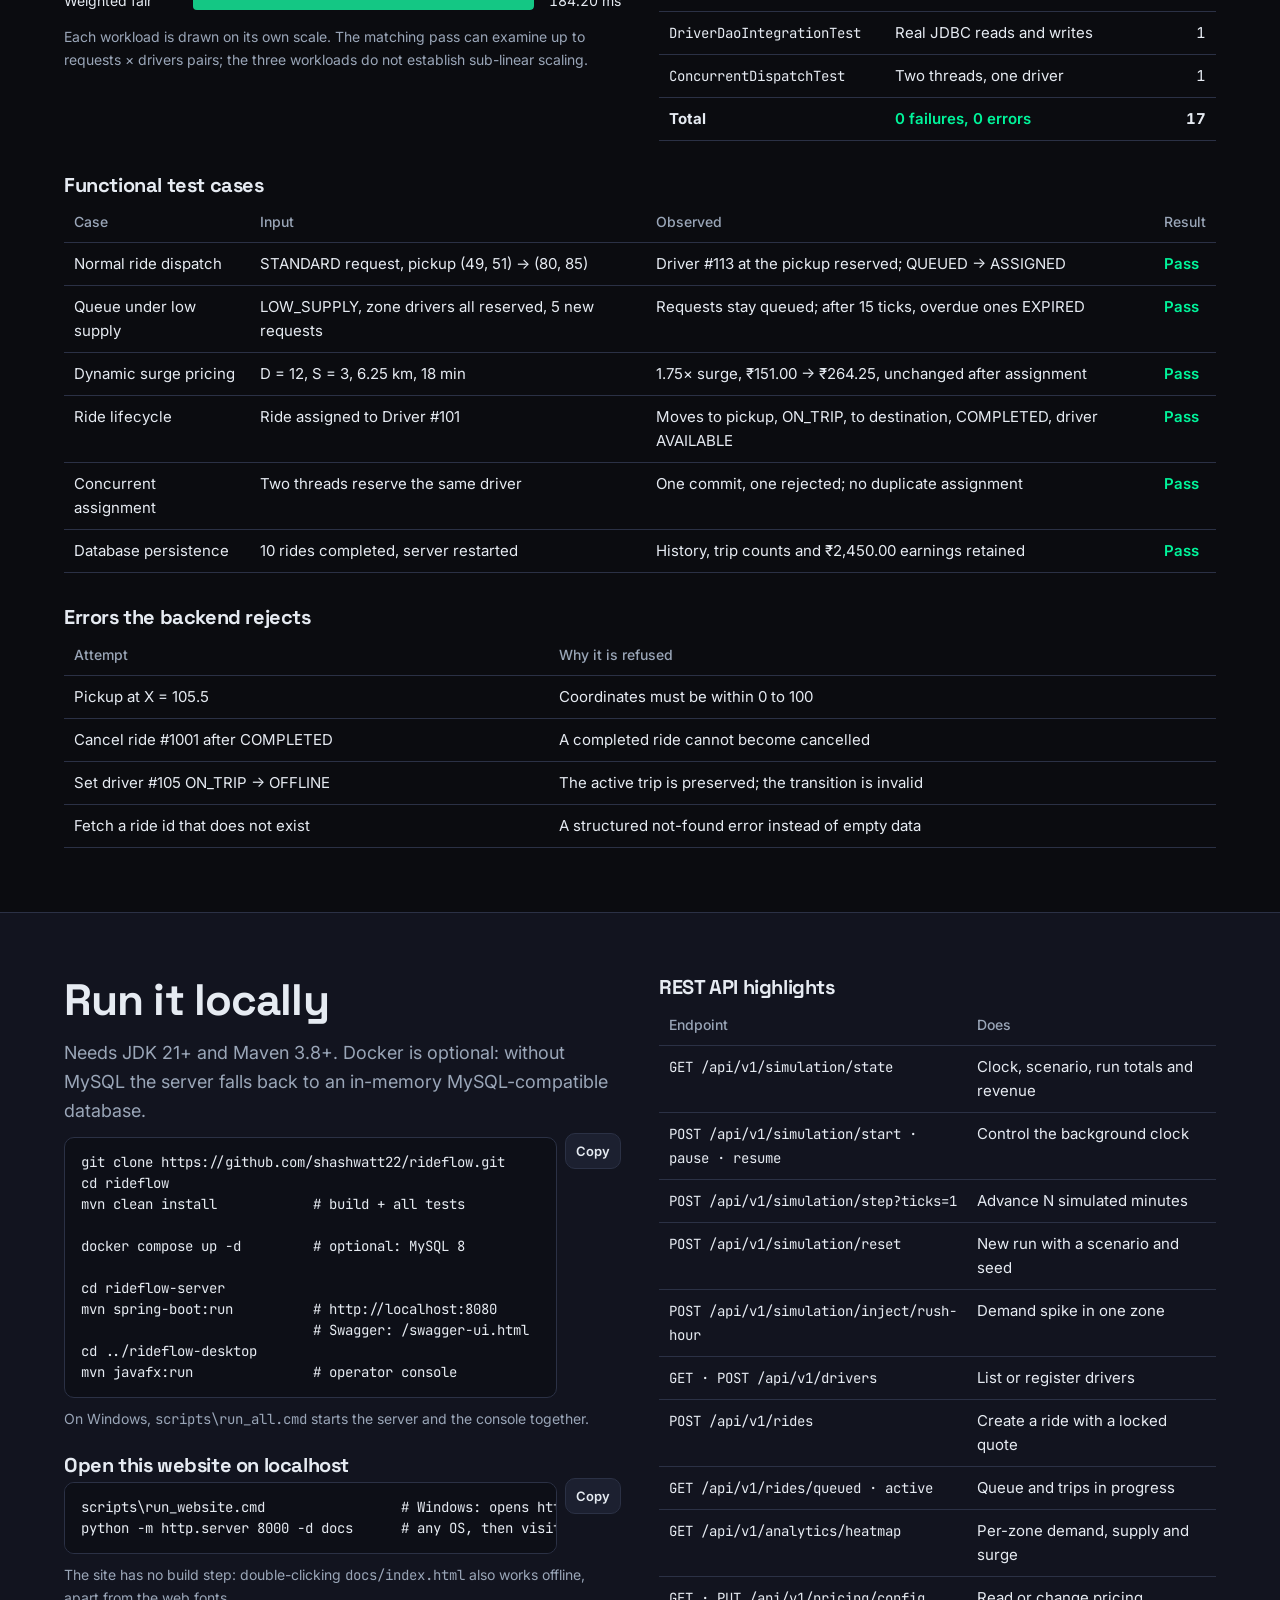
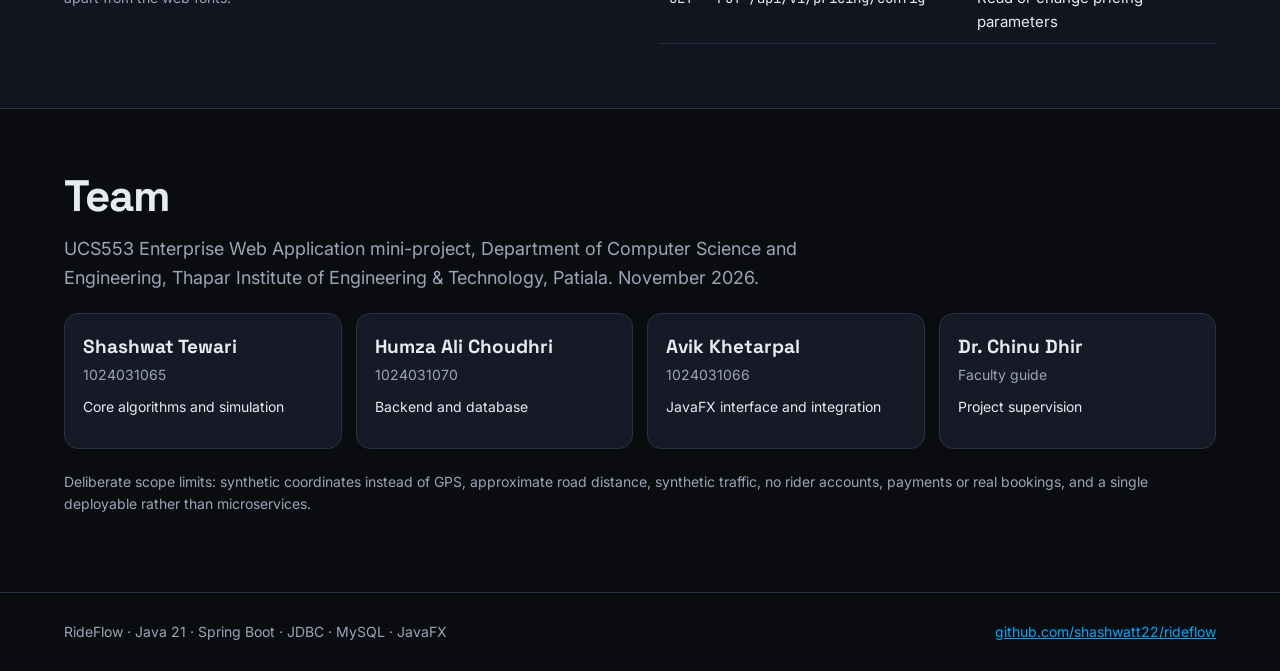
==== commit 4d60830e: "Add rider app: book a ride, locked fare quote, driver match, live trip and receipt Co-Authored-By: C" ====
--- a/docs/index.html
+++ b/docs/index.html
@@ -190,7 +190,7 @@
   <a class="brand" href="#sim"><svg width="28" height="28" viewBox="0 0 28 28" aria-hidden="true"><rect x="1" y="1" width="26" height="26" rx="7" fill="#161926" stroke="#2b3145"/><path d="M6 20 L12 12 L17 16 L22 8" fill="none" stroke="#00a8ff" stroke-width="2.2" stroke-linecap="round" stroke-linejoin="round"/><circle cx="22" cy="8" r="3" fill="#00f59b"/><circle cx="6" cy="20" r="2.4" fill="#ffaa00"/></svg>RideFlow</a>
   <button class="btn menu" id="menu" type="button" aria-expanded="false" aria-controls="links">Menu</button>
   <div class="links scroll" id="links">
-    <a href="#sim">Live demo</a><a href="#how">How it works</a><a href="#dispatch">Dispatch</a><a href="#pricing">Pricing</a><a href="#concurrency">Concurrency</a><a href="#architecture">Architecture</a><a href="#screens">Screens</a><a href="#results">Results</a><a href="#run">Run it</a><a href="#team">Team</a>
+    <a href="ride.html" style="color:var(--green)">Book a ride</a><a href="#sim">Live demo</a><a href="#how">How it works</a><a href="#dispatch">Dispatch</a><a href="#pricing">Pricing</a><a href="#concurrency">Concurrency</a><a href="#architecture">Architecture</a><a href="#screens">Screens</a><a href="#results">Results</a><a href="#run">Run it</a><a href="#team">Team</a>
   </div>
 </div></nav>
 
@@ -198,8 +198,8 @@
   <div class="herohead">
     <h1>RideFlow<span>Intelligent ride dispatch, fleet management and dynamic pricing simulator</span></h1>
     <div class="herotext">
-      <p>A Java 21 operations simulator for a fictional 20&nbsp;km city: which driver gets the ride, what the trip costs, and what stops one driver being booked twice. Built with Spring Boot, raw JDBC, MySQL and JavaFX.</p>
-      <div class="row"><button class="btn go" type="button" id="tourStart">Start the guided demo</button><a class="btn" href="https://github.com/shashwatt22/rideflow">Source code on GitHub</a></div>
+      <p>A Java 21 operations simulator for a fictional 20&nbsp;km city: which driver gets the ride, what the trip costs, and what stops one driver being booked twice. Built with Spring Boot, raw JDBC, MySQL and JavaFX.</p><p>Use it two ways: <b style="color:var(--ink)">book a ride</b> as a passenger, or watch the whole city from the <b style="color:var(--ink)">operator console</b> below.</p>
+      <div class="row"><a class="btn go" href="ride.html">Book a ride as a rider</a><button class="btn" type="button" id="tourStart">Start the guided demo</button><a class="btn" href="https://github.com/shashwatt22/rideflow">Source code</a></div>
     </div>
   </div>
 
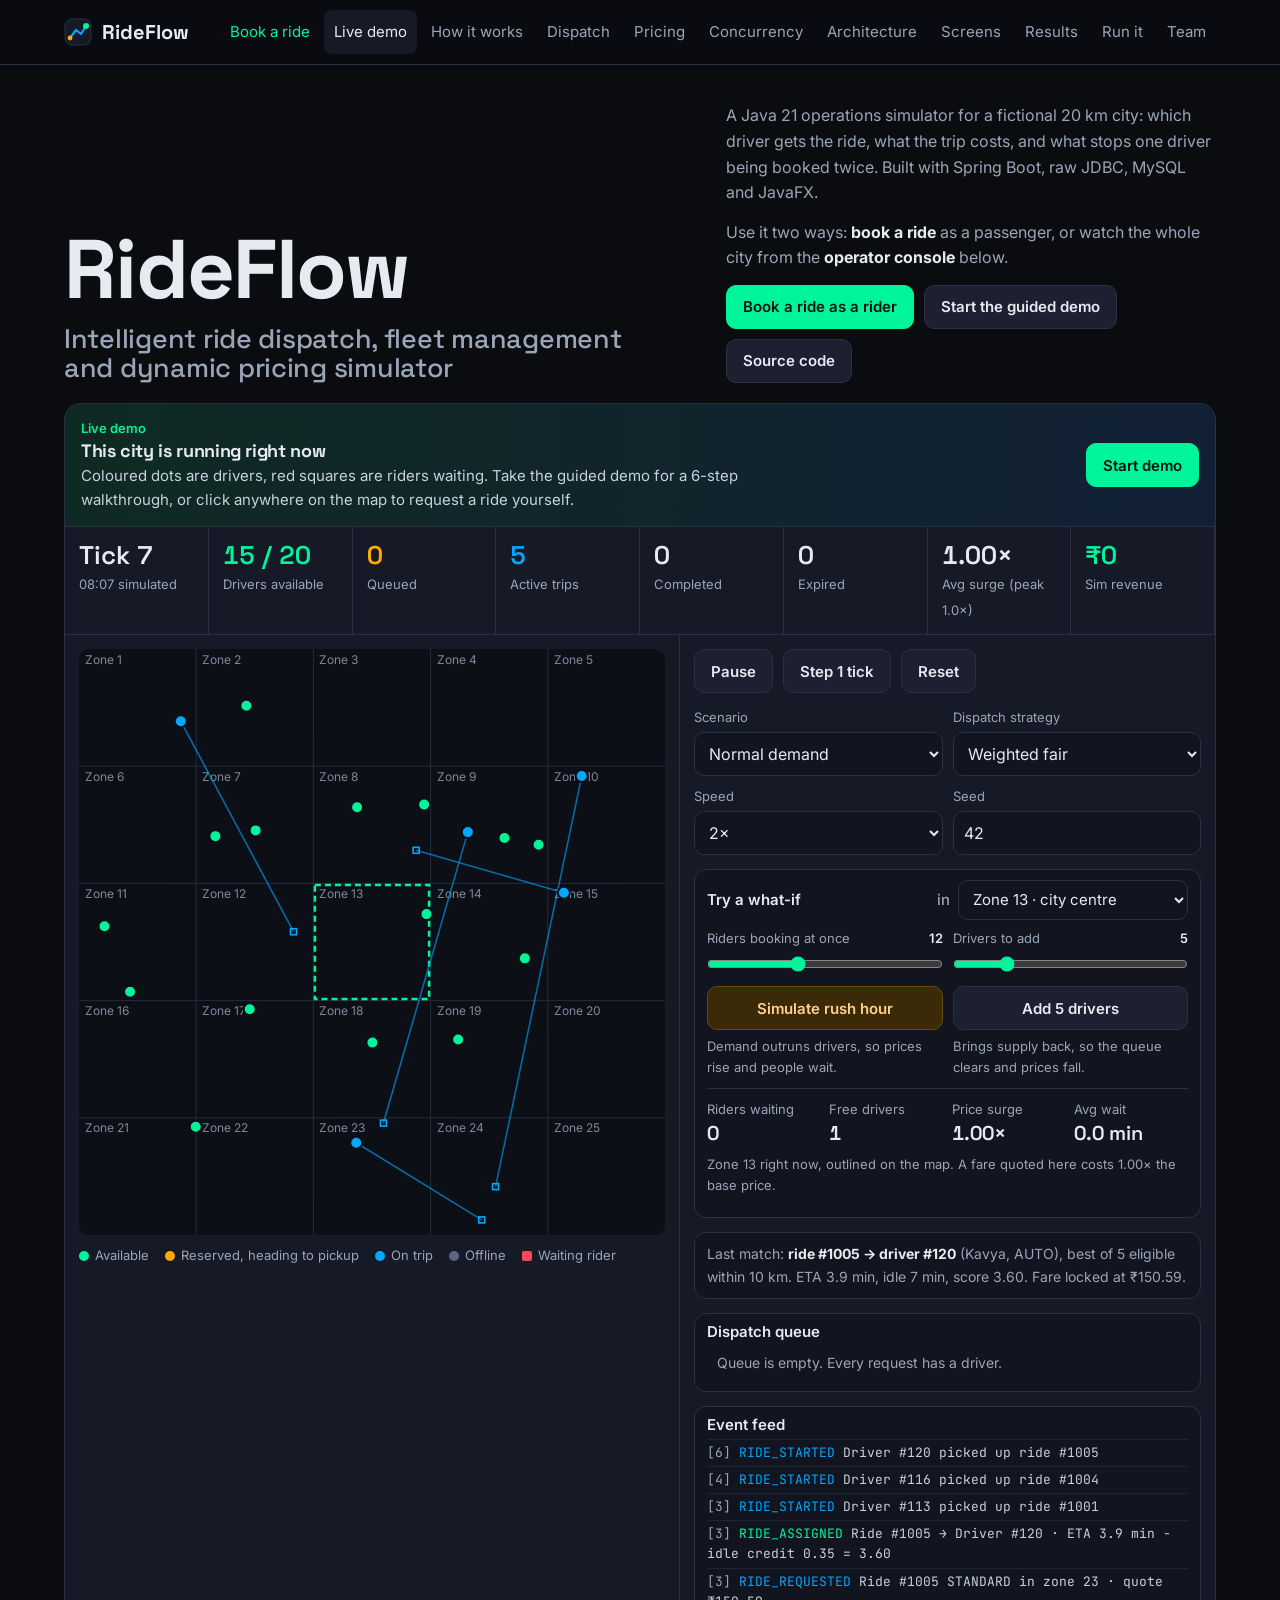
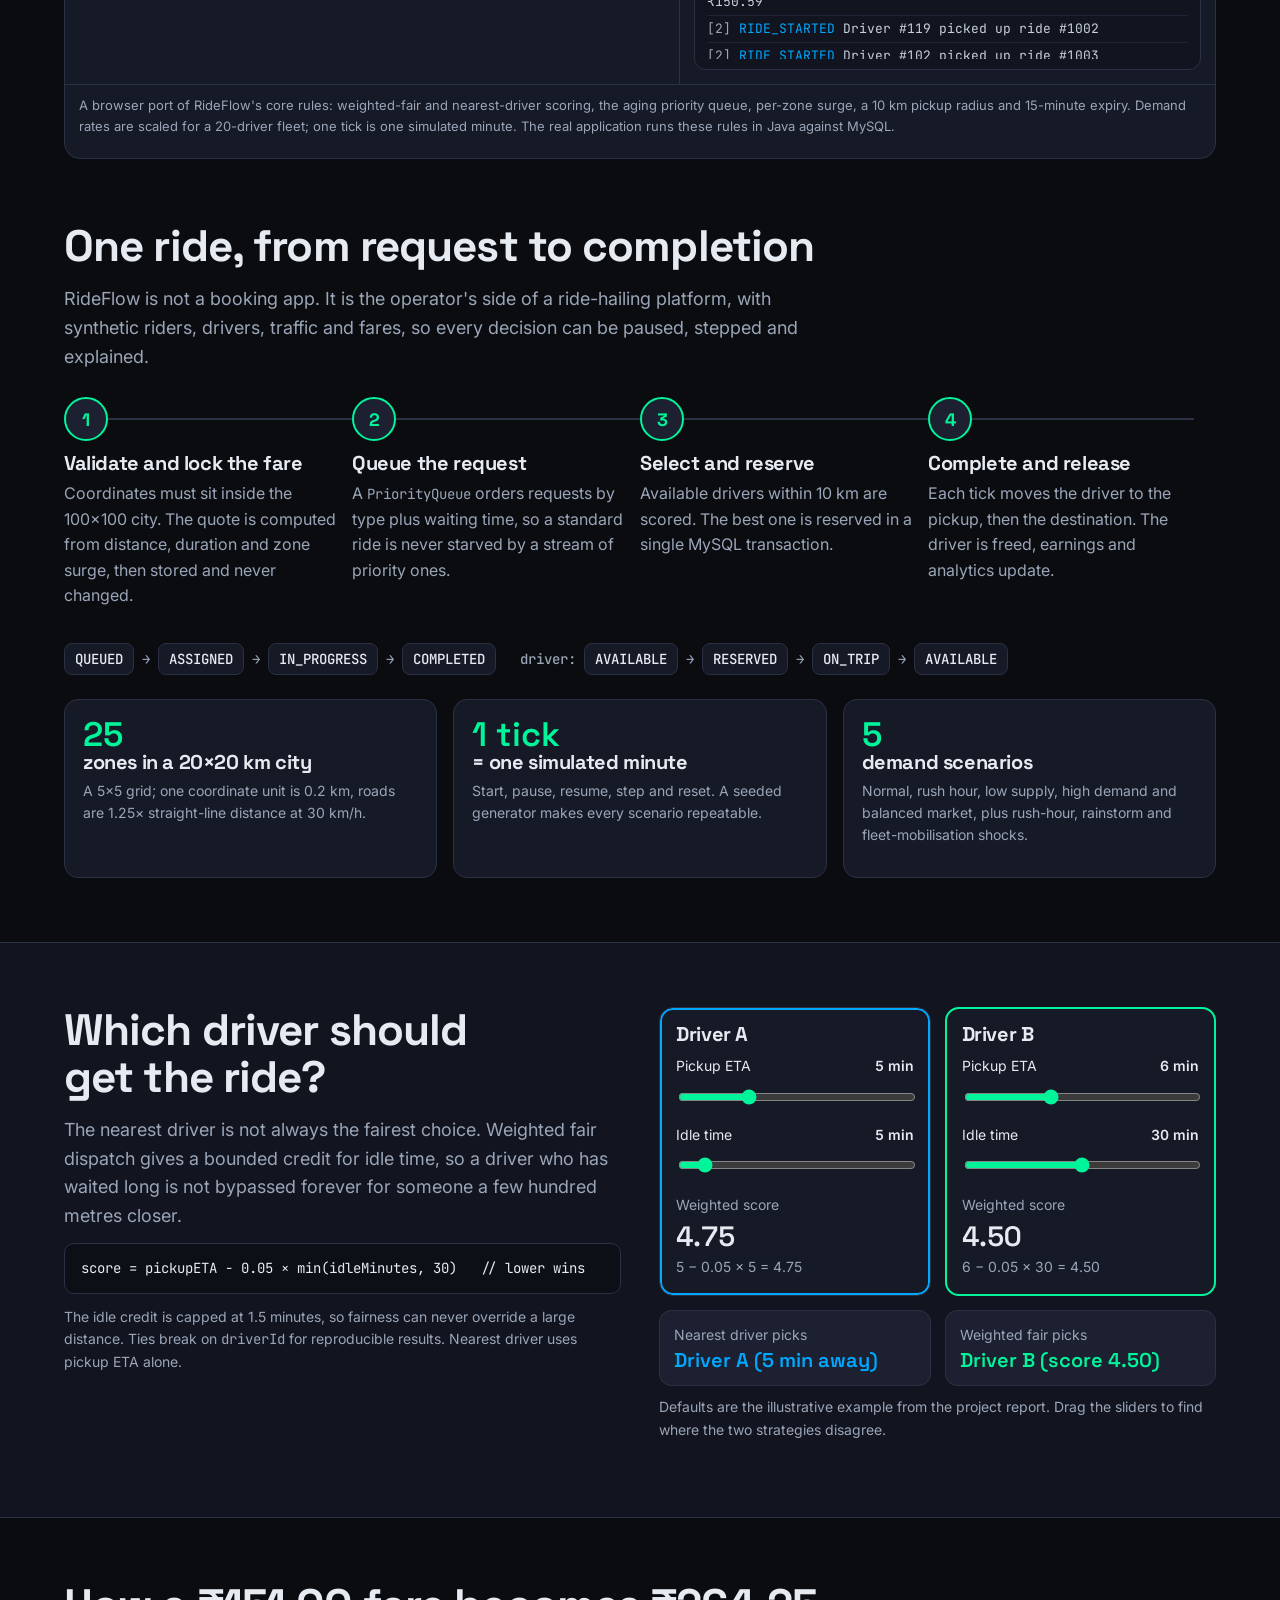
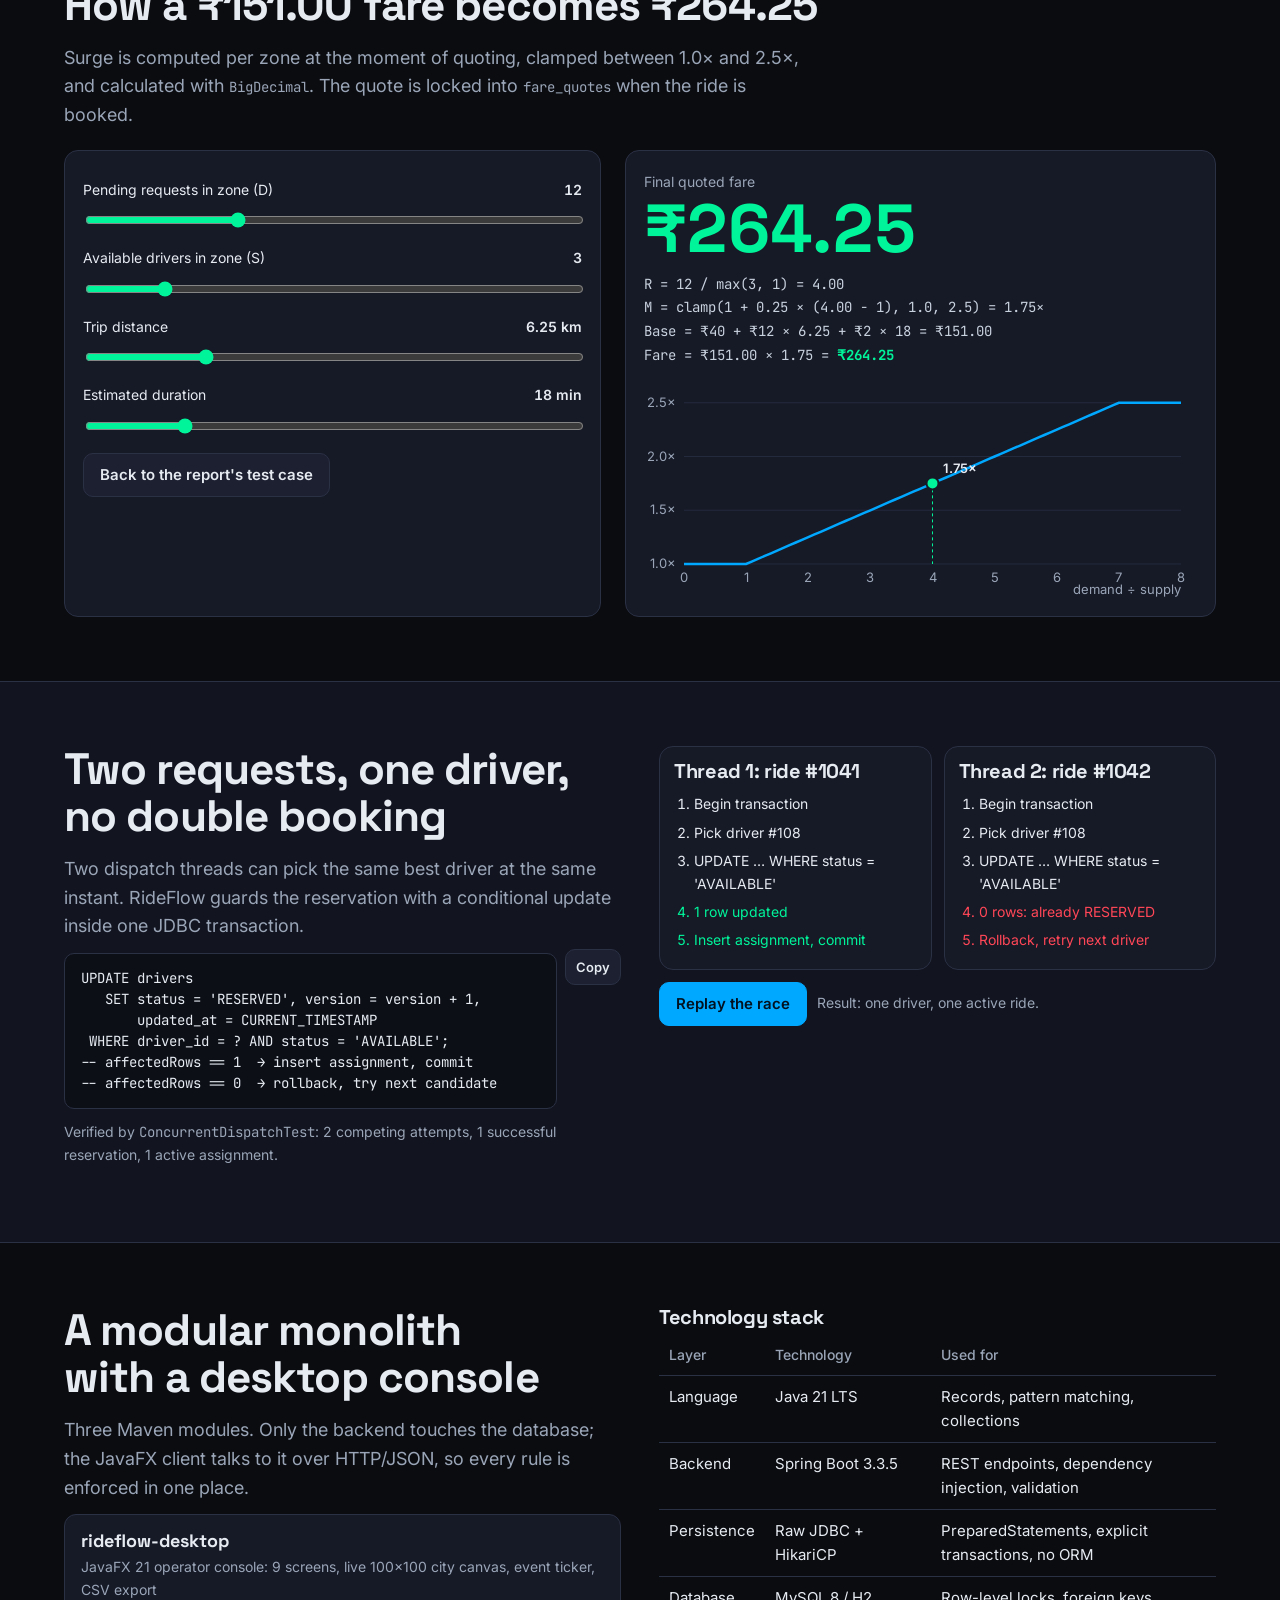
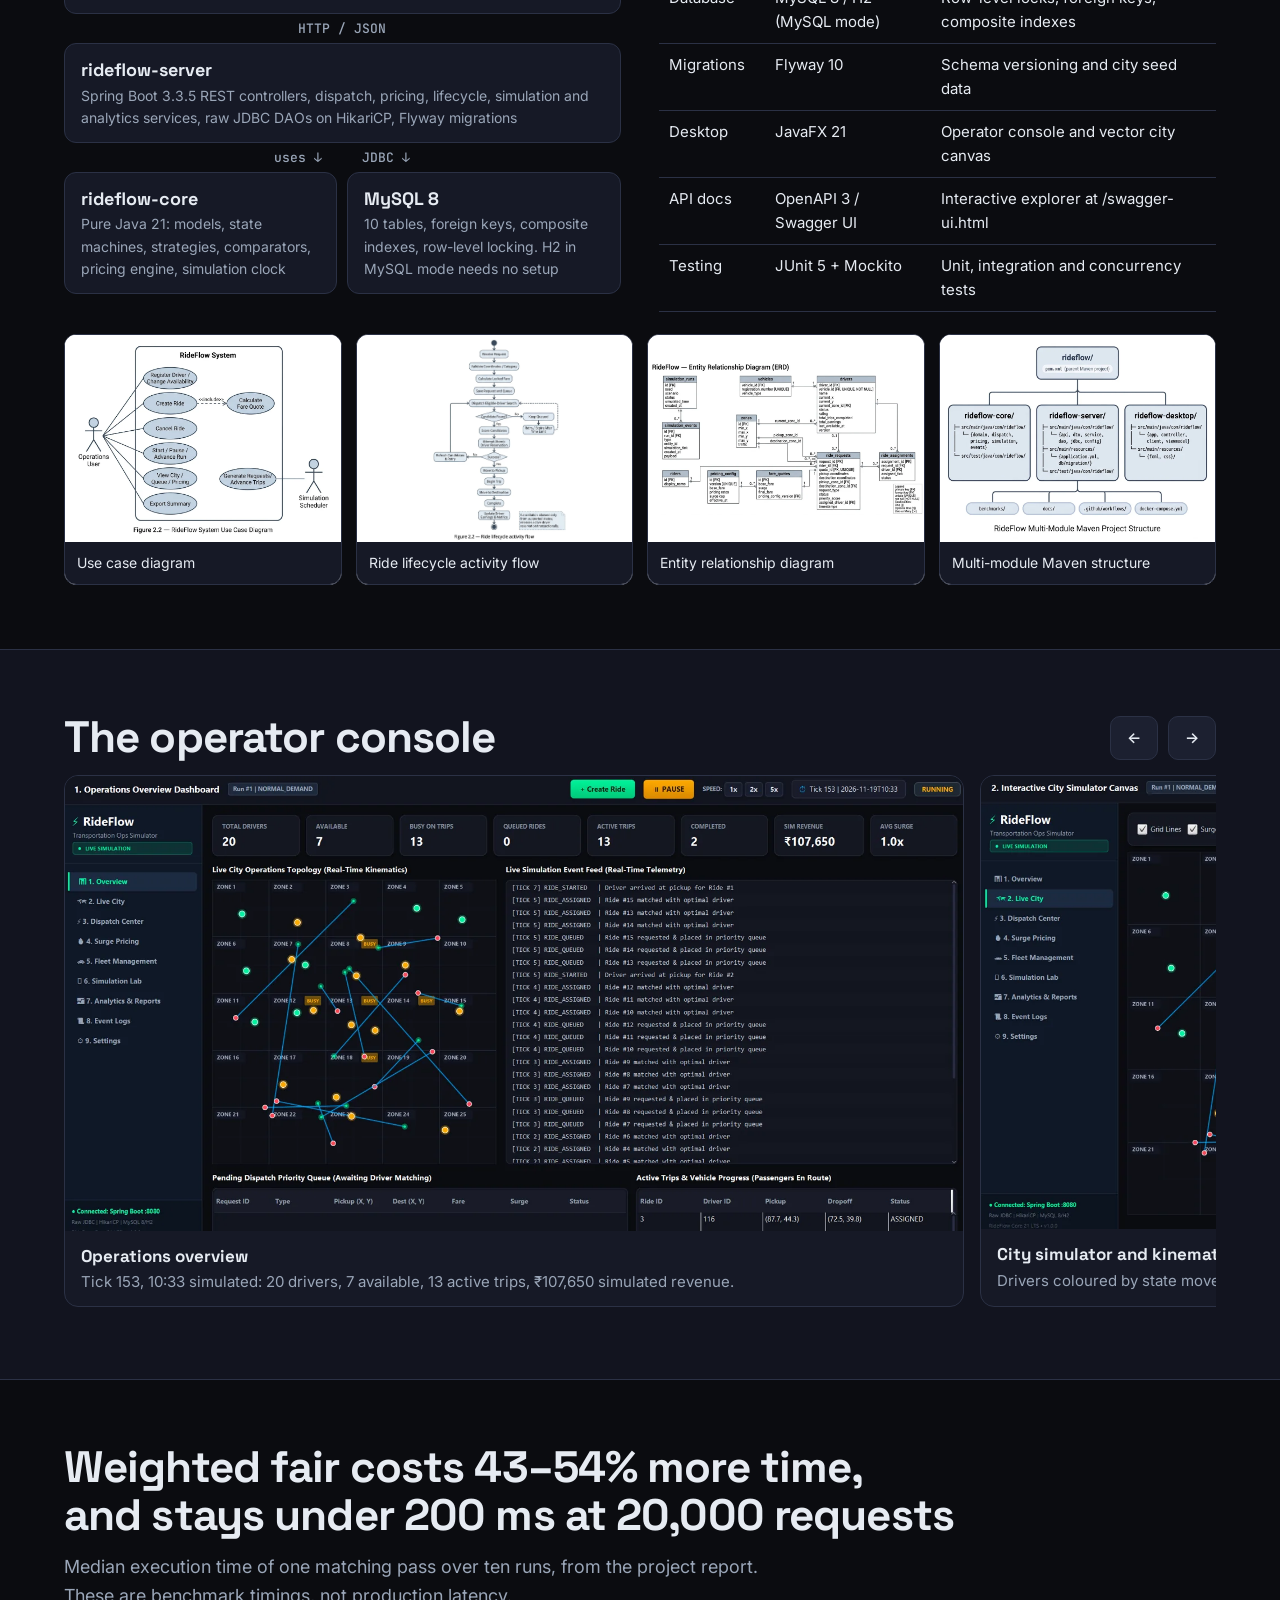
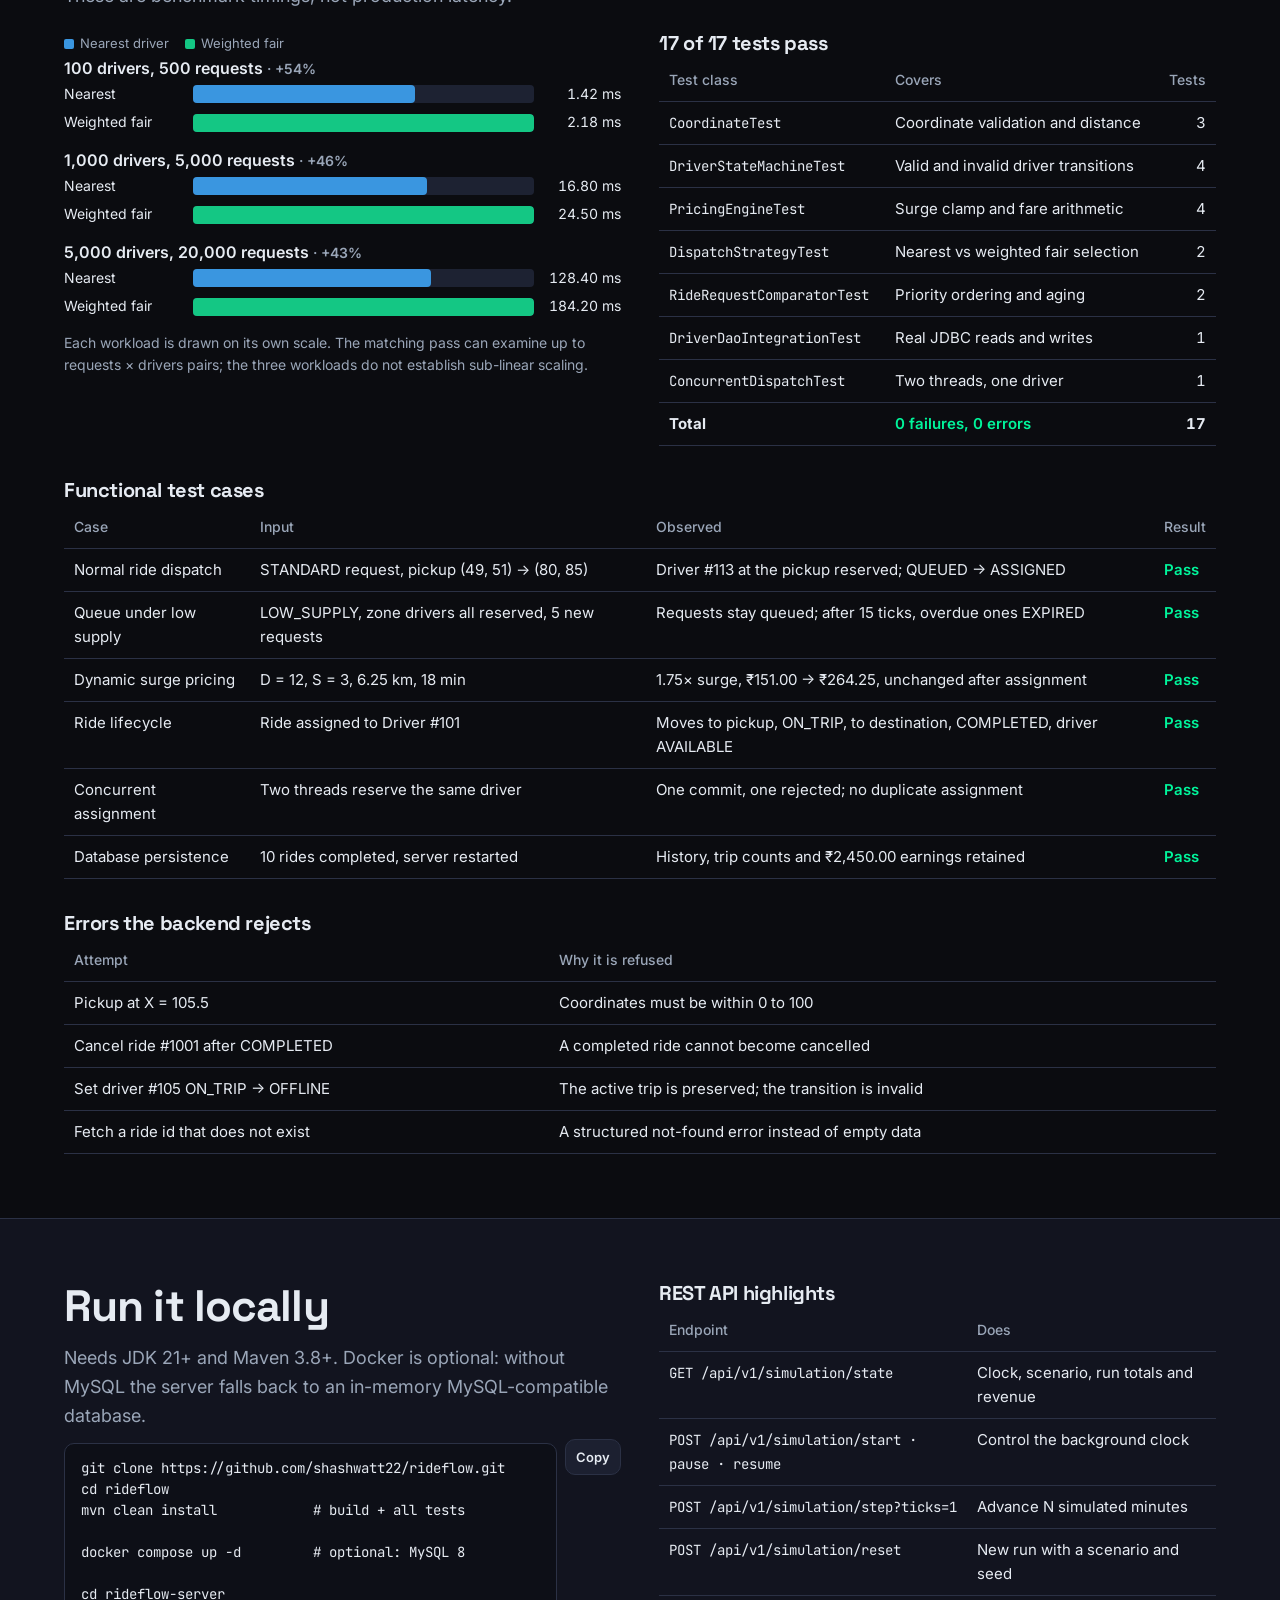
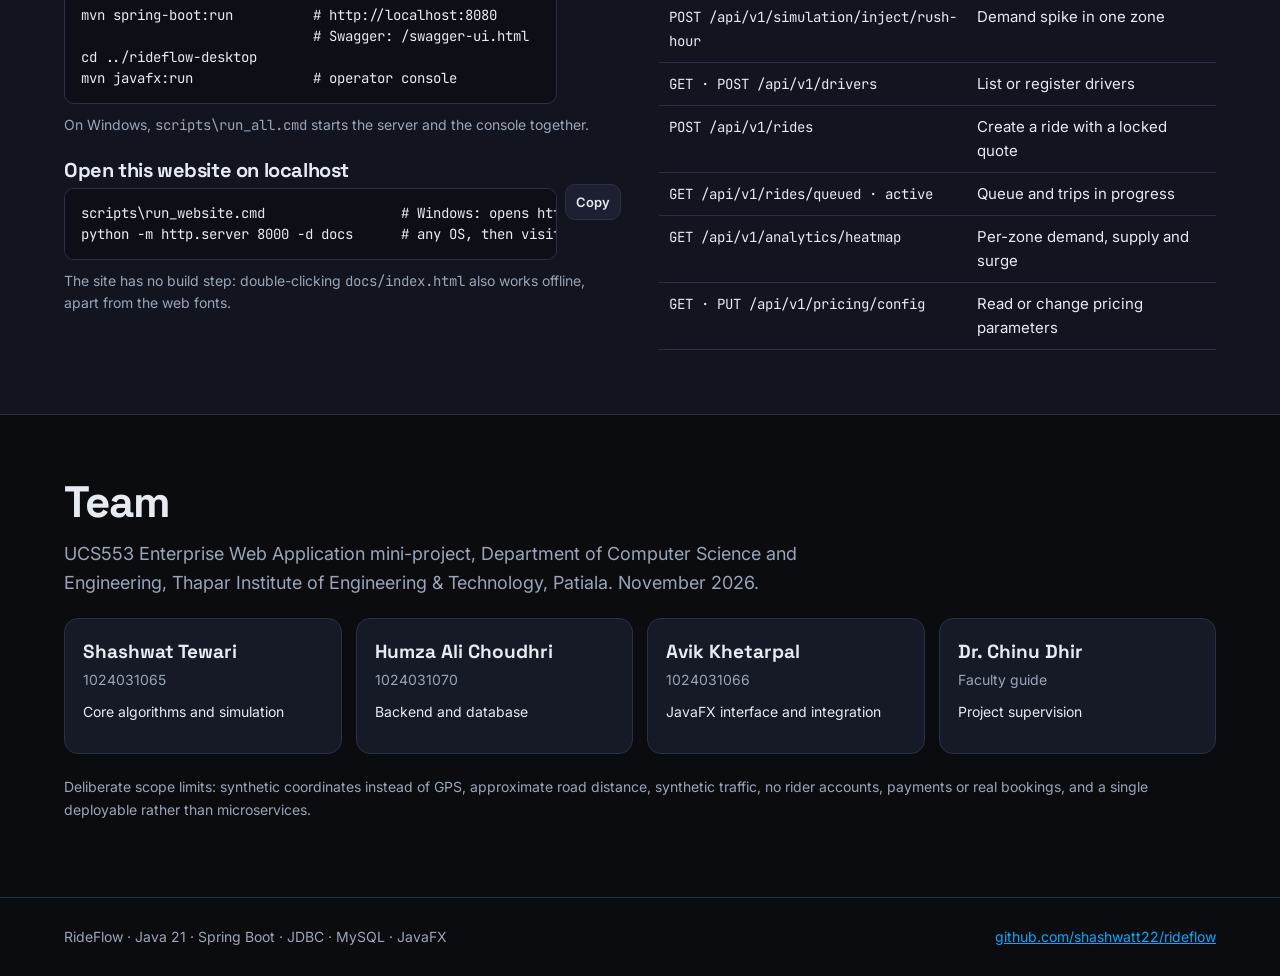
==== commit 4fc98ab7: "Replace fixed rush-hour/mobilise buttons with what-if experiments: any zone, adjustable riders and d" ====
--- a/docs/index.html
+++ b/docs/index.html
@@ -85,6 +85,22 @@
 .feed{font:13px/1.55 "JetBrains Mono",monospace;height:220px;overflow-y:auto;margin:0;padding:0;list-style:none}
 .feed li{padding:3px 0;border-top:1px solid #1f2436;color:#c8d1de}
 .feed .t{color:var(--mute)}.feed .A{color:var(--green)}.feed .R{color:var(--blue)}.feed .X{color:var(--red)}.feed .C{color:var(--orange)}
+.exp h3{align-items:center;flex-wrap:wrap}
+.zsel{display:flex;align-items:center;gap:8px;font-weight:500;color:var(--mute)}
+.zsel select{min-height:40px;font-size:15px}
+.expg{display:grid;grid-template-columns:repeat(2,minmax(0,1fr));gap:10px;margin-top:8px}
+.expg .btn{width:100%}
+.cnt{display:flex;justify-content:space-between;font-size:13px;color:var(--mute)}
+.cnt output{font-weight:600;color:var(--ink)}
+.expg input[type=range]{width:100%;accent-color:var(--green);height:30px;margin:0 0 4px}
+.expg p{font-size:13px;color:var(--mute);margin:6px 0 0}
+.btn.warn{background:#3b2a07;border-color:#6b4a0c;color:#ffd08a}
+.zcard{display:grid;grid-template-columns:repeat(4,minmax(0,1fr));gap:8px;margin-top:10px;border-top:1px solid var(--line);padding-top:10px}
+.zcard div{font-size:13px;color:var(--mute)}
+.zcard b{display:block;font:600 20px "Space Grotesk";color:var(--ink);white-space:nowrap;font-variant-numeric:tabular-nums}
+.zcard em{font-style:normal;font-size:12px;display:block}
+.zcard .up{color:var(--orange)}.zcard .dn{color:var(--green)}
+.zcard .cap{grid-column:1/-1;font-size:13px}
 .why{font-size:14px;color:var(--mute);min-height:44px}
 .why b{color:var(--ink)}
 .note{font-size:13px;color:var(--mute);padding:10px 14px;border-top:1px solid var(--line)}
@@ -181,7 +197,7 @@
 @media(max-width:980px){.cbody{grid-template-columns:minmax(0,1fr)}.mapbox{border-right:0;border-bottom:1px solid var(--line)}.map{max-width:640px}.steps{grid-template-columns:repeat(2,minmax(0,1fr));row-gap:22px}.steps::before{display:none}.docs{grid-template-columns:repeat(2,minmax(0,1fr))}.team{grid-template-columns:repeat(2,minmax(0,1fr))}}
 @media(max-width:760px){.herohead,.grid2,.calc{grid-template-columns:minmax(0,1fr)}.qs{grid-template-columns:minmax(0,1fr)}}
 @media(max-width:760px){.tour{grid-template-columns:minmax(0,1fr)}.tour .row{justify-content:flex-start}.howto{grid-template-columns:minmax(0,1fr)}}
-@media(max-width:600px){.menu{display:inline-flex}.links{display:none;position:absolute;top:100%;left:0;right:0;flex-direction:column;background:var(--bg);border-bottom:1px solid var(--line);padding:8px max(5vw,16px) 14px;margin:0}.links.open{display:flex}.links a{padding:12px 10px}nav.top .wrap{position:relative}.duel,.verdict,.race,.duo{grid-template-columns:minmax(0,1fr)}.steps{grid-template-columns:minmax(0,1fr)}.bar{grid-template-columns:7em minmax(0,1fr) 4.8em}table{font-size:13px}th,td{padding:6px 4px}.stack thead{display:none}.stack tr{display:grid;padding-block:8px;border-bottom:1px solid var(--line)}.stack td{display:flex;justify-content:space-between;gap:12px;border:0;padding:3px 0}.stack td::before{content:attr(data-l);color:var(--mute)}.kpi{padding:10px}}
+@media(max-width:600px){.expg,.zcard{grid-template-columns:repeat(2,minmax(0,1fr))}.menu{display:inline-flex}.links{display:none;position:absolute;top:100%;left:0;right:0;flex-direction:column;background:var(--bg);border-bottom:1px solid var(--line);padding:8px max(5vw,16px) 14px;margin:0}.links.open{display:flex}.links a{padding:12px 10px}nav.top .wrap{position:relative}.duel,.verdict,.race,.duo{grid-template-columns:minmax(0,1fr)}.steps{grid-template-columns:minmax(0,1fr)}.bar{grid-template-columns:7em minmax(0,1fr) 4.8em}table{font-size:13px}th,td{padding:6px 4px}.stack thead{display:none}.stack tr{display:grid;padding-block:8px;border-bottom:1px solid var(--line)}.stack td{display:flex;justify-content:space-between;gap:12px;border:0;padding:3px 0}.stack td::before{content:attr(data-l);color:var(--mute)}.kpi{padding:10px}}
 @media(prefers-reduced-motion:reduce){html{scroll-behavior:auto}.flash{animation:none}.lane li{transition:none}}
 </style>
 </head>
@@ -226,9 +242,13 @@
           <label class="f" for="spd">Speed<select id="spd"><option value="1">1×</option><option value="2" selected>2×</option><option value="4">4×</option></select></label>
           <label class="f" for="seed">Seed<input id="seed" type="number" value="42" inputmode="numeric"></label>
         </div>
-        <div class="row">
-          <button class="btn" id="rush" type="button">Rush-hour spike, zone 13</button>
-          <button class="btn" id="mob" type="button">Mobilise 5 drivers</button>
+        <div class="box exp">
+          <h3>Try a what-if <label class="zsel" for="zone">in <select id="zone"></select></label></h3>
+          <div class="expg">
+            <div><label class="cnt" for="nR">Riders booking at once <output id="oR">12</output></label><input type="range" id="nR" min="1" max="30" value="12"><button class="btn warn" id="rush" type="button">Simulate rush hour</button><p>Demand outruns drivers, so prices rise and people wait.</p></div>
+            <div><label class="cnt" for="nD">Drivers to add <output id="oD2">5</output></label><input type="range" id="nD" min="1" max="20" value="5"><button class="btn" id="mob" type="button">Add 5 drivers</button><p>Brings supply back, so the queue clears and prices fall.</p></div>
+          </div>
+          <div class="zcard" id="zcard"></div>
         </div>
         <div class="why box" id="why">Click anywhere on the map to request a ride from that spot.</div>
         <div class="box"><h3>Dispatch queue <span class="mute num" id="qn"></span></h3><ul class="q" id="queue"></ul></div>
@@ -492,11 +512,12 @@
   const zs=zoneStats(), avgM=zs.reduce((a,b)=>a+b.M,0)/25, maxM=Math.max(...zs.map(z=>z.M));
   const k=[["Tick "+S.tick,clock(S.tick)+" simulated","","One tick is one simulated minute"],[av+" / "+on,"Drivers available","g","Available drivers out of drivers on shift"],[qd.length,"Queued","o","Requests waiting for a driver, ordered by priority score"],[act,"Active trips","bl","Drivers heading to a pickup or carrying a rider"],[S.completed,"Completed","","Trips finished in this run"],[S.expired,"Expired","","Requests that waited over 15 minutes with no eligible driver"],[avgM.toFixed(2)+"×","Avg surge (peak "+maxM.toFixed(1)+"×)","","Average surge multiplier over the 25 zones, and the highest zone"],["₹"+Math.round(S.revenue).toLocaleString("en-IN"),"Sim revenue","g","Sum of locked fares for completed trips"]];
   $("kpis").innerHTML=k.map(([b,s,c,t])=>`<div class="kpi ${c}" title="${esc(t)}"><b>${esc(b)}</b><small>${esc(s)}</small></div>`).join("");
+  if($("zcard"))zoneCard();
   $("qn").textContent=qd.length?qd.length+" waiting":"";
   $("queue").innerHTML=qd.length?qd.slice(0,6).map(q=>`<li><span class="tag ${q.type==="PRIORITY"?"p":""}">${q.type==="PRIORITY"?"Priority":"Standard"}</span><span>#${q.id} · zone ${q.zone} · waited ${S.tick-q.created} min<br><span class="mute small">priority score ${prioScore(q)}</span></span><span class="num">${esc(inr(q.fare))}</span></li>`).join(""):`<li><span></span><span class="mute">Queue is empty. Every request has a driver.</span><span></span></li>`;
   $("feed").innerHTML=S.events.slice(0,40).map(e=>`<li><span class="t">[${e.t}]</span> <span class="${e.cls}">${esc(e.type)}</span> ${esc(e.msg)}</li>`).join("");
   const w=S.lastWhy;
-  if(w)$("why").innerHTML=`Last match: <b>ride #${w.q.id} → driver #${w.w.v.id}</b> (${esc(w.w.v.name)}, ${esc(w.w.v.veh)}), best of ${w.n} eligible within 10&nbsp;km. ETA ${w.w.eta.toFixed(1)} min, idle ${w.w.idle} min${w.strat==="WF"?`, score ${w.w.score.toFixed(2)}`:""}. Fare locked at ${esc(inr(w.q.fare))}.`;
+  if(w&&!(S.hold>S.tick))$("why").innerHTML=`Last match: <b>ride #${w.q.id} → driver #${w.w.v.id}</b> (${esc(w.w.v.name)}, ${esc(w.w.v.veh)}), best of ${w.n} eligible within 10&nbsp;km. ETA ${w.w.eta.toFixed(1)} min, idle ${w.w.idle} min${w.strat==="WF"?`, score ${w.w.score.toFixed(2)}`:""}. Fare locked at ${esc(inr(w.q.fare))}.`;
 }
 /* canvas */
 const cv=$("cv"),ctx=cv.getContext("2d");
@@ -510,6 +531,7 @@
   for(let i=0;i<25;i++){const c=i%5,r=Math.floor(i/5),M=zs[i].M;if(M>1){ctx.fillStyle=`rgba(255,${Math.round(170-110*(M-1)/1.5)},0,${0.08+0.22*(M-1)/1.5})`;ctx.fillRect(c*20*sx,r*20*sy,20*sx,20*sy)}}
   ctx.strokeStyle="#232a3d";ctx.lineWidth=1;
   for(let i=1;i<5;i++){ctx.beginPath();ctx.moveTo(i*20*sx,0);ctx.lineTo(i*20*sx,H);ctx.stroke();ctx.beginPath();ctx.moveTo(0,i*20*sy);ctx.lineTo(W,i*20*sy);ctx.stroke()}
+  {const z=+($("zone")&&$("zone").value||13),c=(z-1)%5,r=Math.floor((z-1)/5);ctx.strokeStyle="#00f59b";ctx.lineWidth=2.5;ctx.setLineDash([6,4]);ctx.strokeRect(c*20*sx+1.5,r*20*sy+1.5,20*sx-3,20*sy-3);ctx.setLineDash([]);ctx.lineWidth=1}
   ctx.font=(W<420?"10px":"12px")+" Inter,sans-serif";ctx.textBaseline="top";
   for(let i=0;i<25;i++){const c=i%5,r=Math.floor(i/5),M=zs[i].M;ctx.fillStyle="#7d889c";ctx.fillText((W<420?"Z":"Zone ")+(i+1),c*20*sx+6,r*20*sy+5);if(M>1){ctx.fillStyle="#ffc266";ctx.fillText(M.toFixed(2)+"×",c*20*sx+6,r*20*sy+(W<420?17:20))}}
   const t=Math.min(1,(performance.now()-lastTick)/(interval()*.9));
@@ -532,10 +554,29 @@
 $("seed").onchange=()=>{reset();loop()};
 $("spd").onchange=loop;
 $("strat").onchange=()=>log("SIM","Strategy switched to "+($("strat").value==="WF"?"weighted fair":"nearest driver"),"C");
-$("rush").onclick=()=>{for(let i=0;i<12;i++)newReq(false,{x:41+S.r()*18,y:41+S.r()*18});log("SHOCK","Rush-hour spike: 12 requests injected into zone 13","X");render()};
-$("mob").onclick=()=>{let k=0;for(const v of S.drivers)if(v.status==="OFFLINE"&&k<5){v.status="AVAILABLE";v.x=v.px=42+S.r()*16;v.y=v.py=42+S.r()*16;v.idleSince=S.tick;k++}
-  for(;k<5;k++){const x=42+S.r()*16,y=42+S.r()*16;S.drivers.push({id:101+S.drivers.length,name:NAMES[S.drivers.length%25],veh:VEH[k%4],x,y,px:x,py:y,status:"AVAILABLE",idleSince:S.tick,trips:0,earn:0,req:null})}
-  log("FLEET","5 reserve drivers mobilised into zone 13","A");render()};
+const ZNAME={1:"north-west edge",3:"north",5:"north-east edge",7:"Old Town",9:"Tech Park side",11:"west",13:"city centre",15:"east",17:"University side",19:"Lakeside",21:"south-west edge",23:"south",25:"airport corner"};
+$("zone").innerHTML=Array.from({length:25},(_,i)=>`<option value="${i+1}"${i===12?" selected":""}>Zone ${i+1}${ZNAME[i+1]?" · "+ZNAME[i+1]:""}</option>`).join("");
+const selZ=()=>+$("zone").value;
+const zBox=z=>{const c=(z-1)%5,r=Math.floor((z-1)/5);return{x:c*20,y:r*20}};
+const inZone=z=>{const b=zBox(z);return{x:b.x+2+S.r()*16,y:b.y+2+S.r()*16}};
+function zoneNow(z){const qs=S.reqs.filter(q=>q.status==="QUEUED"&&q.zone===z),sup=S.drivers.filter(v=>v.status==="AVAILABLE"&&zoneOf(v.x,v.y)===z).length,{M}=surgeOf(qs.length,sup);return{D:qs.length,S:sup,M,W:qs.length?qs.reduce((a,q)=>a+S.tick-q.created,0)/qs.length:0}}
+let before=null;
+function zoneCard(){
+  const z=selZ(),n=zoneNow(z),b=before&&before.z===z?before:null;
+  const d=(k,fmt,better)=>{if(!b)return"";const v=n[k]-b[k];if(Math.abs(v)<0.005)return`<em>no change</em>`;const good=better==="down"?v<0:v>0;return`<em class="${good?"dn":"up"}">${v>0?"▲":"▼"} ${fmt(Math.abs(v))} since ${b.what}</em>`};
+  $("zcard").innerHTML=`<div>Riders waiting<b>${n.D}</b>${d("D",x=>Math.round(x),"down")}</div><div>Free drivers<b>${n.S}</b>${d("S",x=>Math.round(x),"up")}</div><div>Price surge<b>${n.M.toFixed(2)}×</b>${d("M",x=>x.toFixed(2)+"×","down")}</div><div>Avg wait<b>${n.W.toFixed(1)} min</b>${d("W",x=>x.toFixed(1),"down")}</div><p class="cap mute">Zone ${z} right now, outlined on the map. A fare quoted here costs ${n.M.toFixed(2)}× the base price.</p>`;
+}
+function snap(what){before={z:selZ(),what,...zoneNow(selZ())}}
+$("zone").onchange=()=>{before=null;render()};
+$("rush").onclick=()=>{const z=selZ();snap("rush hour");const nR=+$("nR").value,rs=[];for(let i=0;i<nR;i++)rs.push(newReq(false,inZone(z)));const pk=Math.max(...rs.map(q=>q.M)),fst=rs[0].M,avgF=rs.reduce((a,q)=>a+q.fare,0)/nR,avgB=rs.reduce((a,q)=>a+q.base,0)/nR;
+  log("SHOCK","Rush hour: "+nR+" riders booked at once in zone "+z+" · surge "+fst.toFixed(2)+"× → "+pk.toFixed(2)+"×","X");
+  $("why").innerHTML=`<b>Rush hour in zone ${z}.</b> As the ${nR} rider${nR>1?"s":""} booked, the zone's surge climbed from <b>${fst.toFixed(2)}×</b> to <b>${pk.toFixed(2)}×</b>, so their locked fares averaged <b>${esc(inr(avgF))}</b> instead of ${esc(inr(avgB))}. Nearby drivers now rush in; if they run out, riders wait and new quotes stay high.`;S.hold=S.tick+5;render();flash("zcard")};
+$("mob").onclick=()=>{const z=selZ(),n=+$("nD").value;snap("adding drivers");let k=0;for(const v of S.drivers)if(v.status==="OFFLINE"&&k<n){const p=inZone(z);v.status="AVAILABLE";v.x=v.px=p.x;v.y=v.py=p.y;v.idleSince=S.tick;k++}
+  for(;k<n;k++){const p=inZone(z);S.drivers.push({id:101+S.drivers.length,name:NAMES[S.drivers.length%25],veh:VEH[k%4],x:p.x,y:p.y,px:p.x,py:p.y,status:"AVAILABLE",idleSince:S.tick,trips:0,earn:0,req:null})}
+  const b4=zoneNow(z);dispatch();const af=zoneNow(z);
+  log("FLEET",n+" extra driver"+(n>1?"s":"")+" sent to zone "+z,"A");$("why").innerHTML=`<b>${n} driver${n>1?"s":""} added to zone ${z}.</b> ${b4.D?`They matched ${b4.D-af.D} waiting rider${b4.D-af.D===1?"":"s"} straight away. `:""}More free drivers means the surge for new bookings here is now <b>${af.M.toFixed(2)}×</b>.`;S.hold=S.tick+5;render();flash("zcard")};
+$("nR").oninput=()=>{$("oR").textContent=$("nR").value};
+$("nD").oninput=()=>{$("oD2").textContent=$("nD").value;$("mob").textContent="Add "+$("nD").value+" driver"+(+$("nD").value>1?"s":"")};
 cv.addEventListener("click",e=>{const b=cv.getBoundingClientRect(),x=(e.clientX-b.left)/b.width*100,y=(e.clientY-b.top)/b.height*100;if(x<0||x>100||y<0||y>100)return;const q=newReq(true,{x,y});$("why").innerHTML=`You requested <b>ride #${q.id}</b> in zone ${q.zone}. Quote locked at <b>${esc(inr(q.fare))}</b> (base ${esc(inr(q.base))} × ${q.M.toFixed(2)}). It joins the queue and is dispatched on the next tick.`;render()});
 reset();loop();draw();
 
@@ -616,8 +657,8 @@
  {t:"A live city of 20 drivers",x:"The 100×100 city is split into 25 zones. Green drivers are free, orange ones are driving to a pickup, blue ones carry a rider. Every tick is one simulated minute.",go:()=>{setSel("scn","NORMAL");setSel("strat","WF");reset();running=true;loop();flash("map")}},
  {t:"A rider requests a trip",x:"We just placed a STANDARD request at (49, 51). RideFlow validated it and locked the fare straight away from distance, duration and the zone's surge. The fare never changes after this.",go:()=>{const q=newReq(true,{x:49,y:51});S.lastWhy=null;$("why").innerHTML=`Ride <b>#${q.id}</b> requested in zone ${q.zone}. Fare locked at <b>${esc(inr(q.fare))}</b> (base ${esc(inr(q.base))} × ${q.M.toFixed(2)}).`;render();flash("why")}},
  {t:"The dispatcher picks a driver",x:"On the next tick, every available driver within 10 km is scored: pickup ETA minus a small, capped credit for idle time. The lowest score wins and is reserved in one database transaction. The box below explains the choice.",go:()=>{running=false;loop();tick();flash("why")}},
- {t:"Rush hour hits downtown",x:"Twelve requests just arrived in zone 13. Demand now outruns supply there, so the surge multiplier rises (watch the orange heat on the map) and new quotes cost more. The queue orders riders by type plus waiting time.",go:()=>{$("rush").click();running=true;loop();flash("queue")}},
- {t:"Send more drivers",x:"Mobilising five reserve drivers into zone 13 adds supply. As they absorb the queue, the demand-to-supply ratio falls and surge cools back toward 1.0×.",go:()=>{$("mob").click();flash("map")}},
+ {t:"Rush hour hits the city centre",x:"Twelve riders just booked at once in zone 13 (outlined on the map). Demand now outruns free drivers there, so the price surge rises and riders wait. The zone panel on the right shows the before and after.",go:()=>{$("zone").value=13;$("nR").value=12;$("nR").oninput();before=null;$("rush").click();running=true;loop()}},
+ {t:"Send more drivers",x:"Five extra drivers just arrived in zone 13. As they pick up the waiting riders, demand and supply balance again and the surge falls back toward 1.00×.",go:()=>{$("zone").value=13;$("nD").value=5;$("nD").oninput();$("mob").click()}},
  {t:"Try it yourself",x:"Switch to Low supply or High demand to see requests expire, or compare Weighted fair with Nearest driver. Click the map to add rides. The sections below explain each rule with interactive examples.",go:()=>{flash("scn")}}
 ];
 let ti=-1;
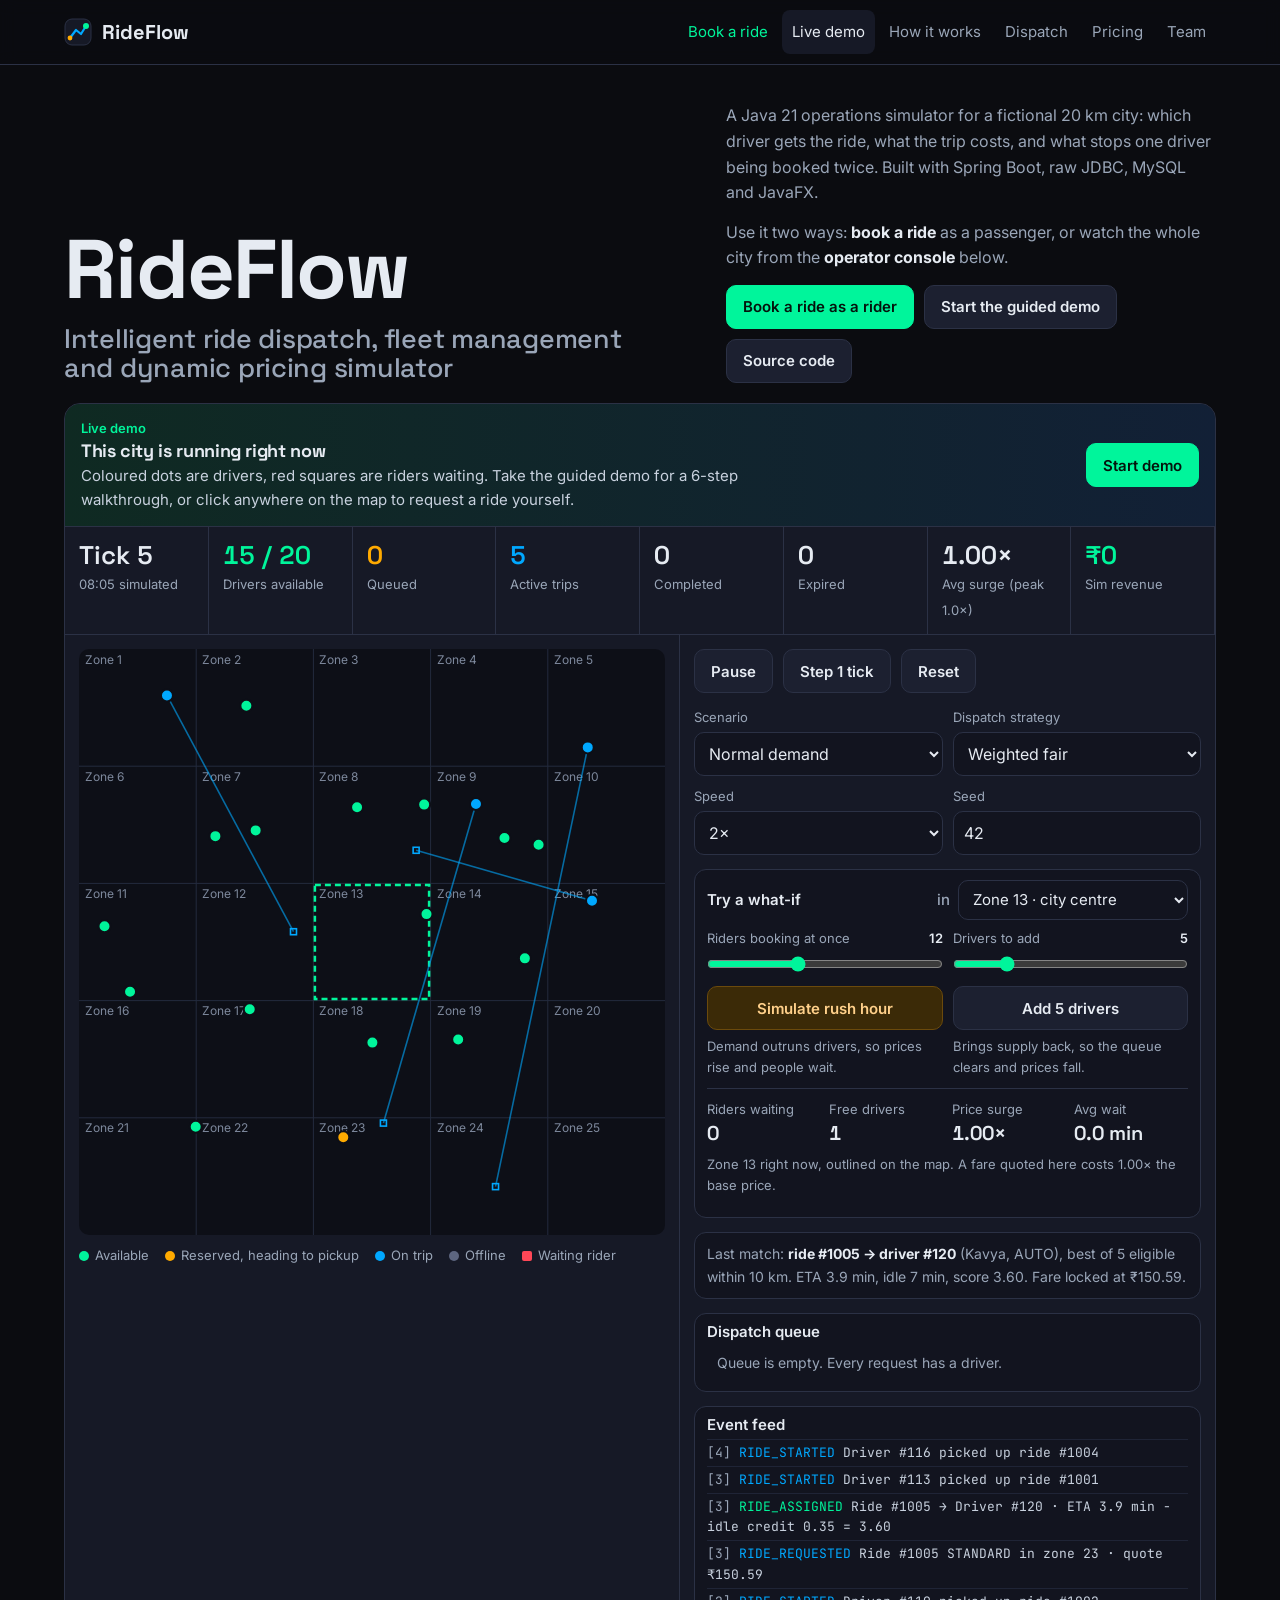
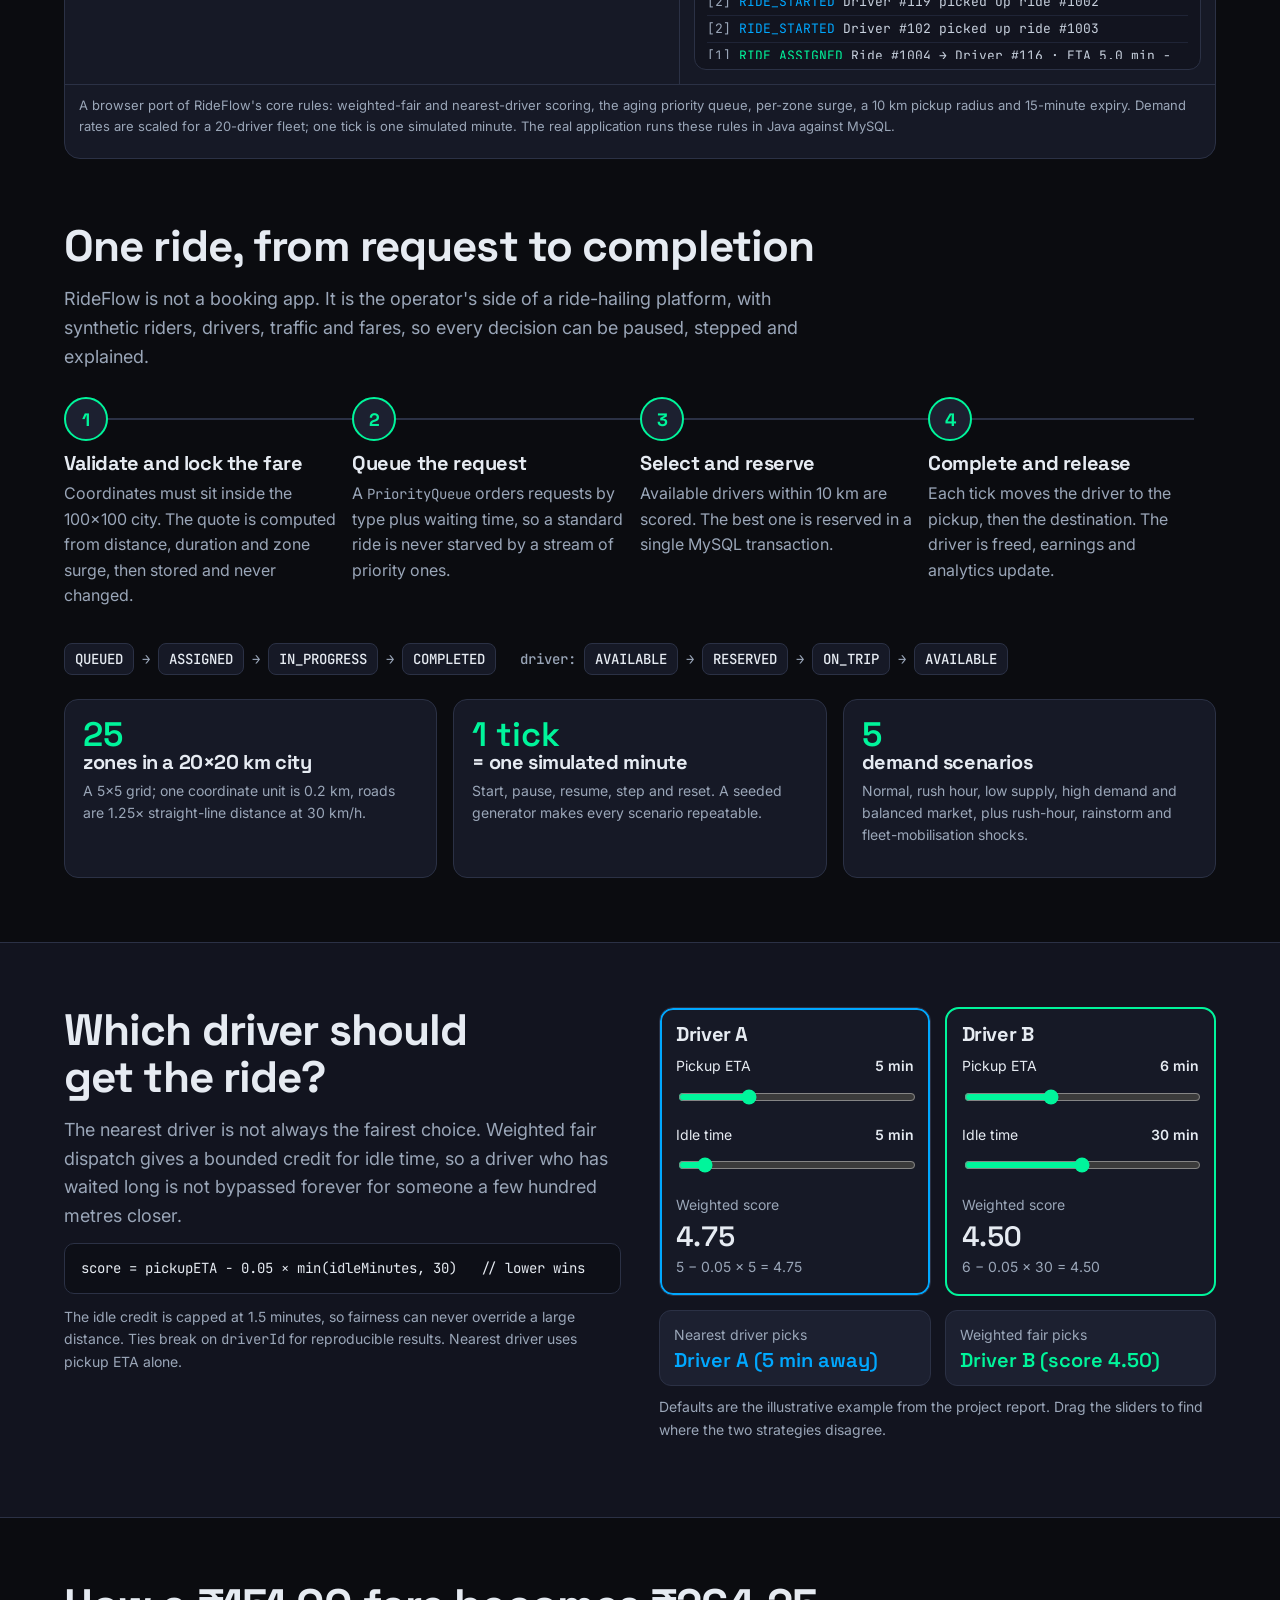
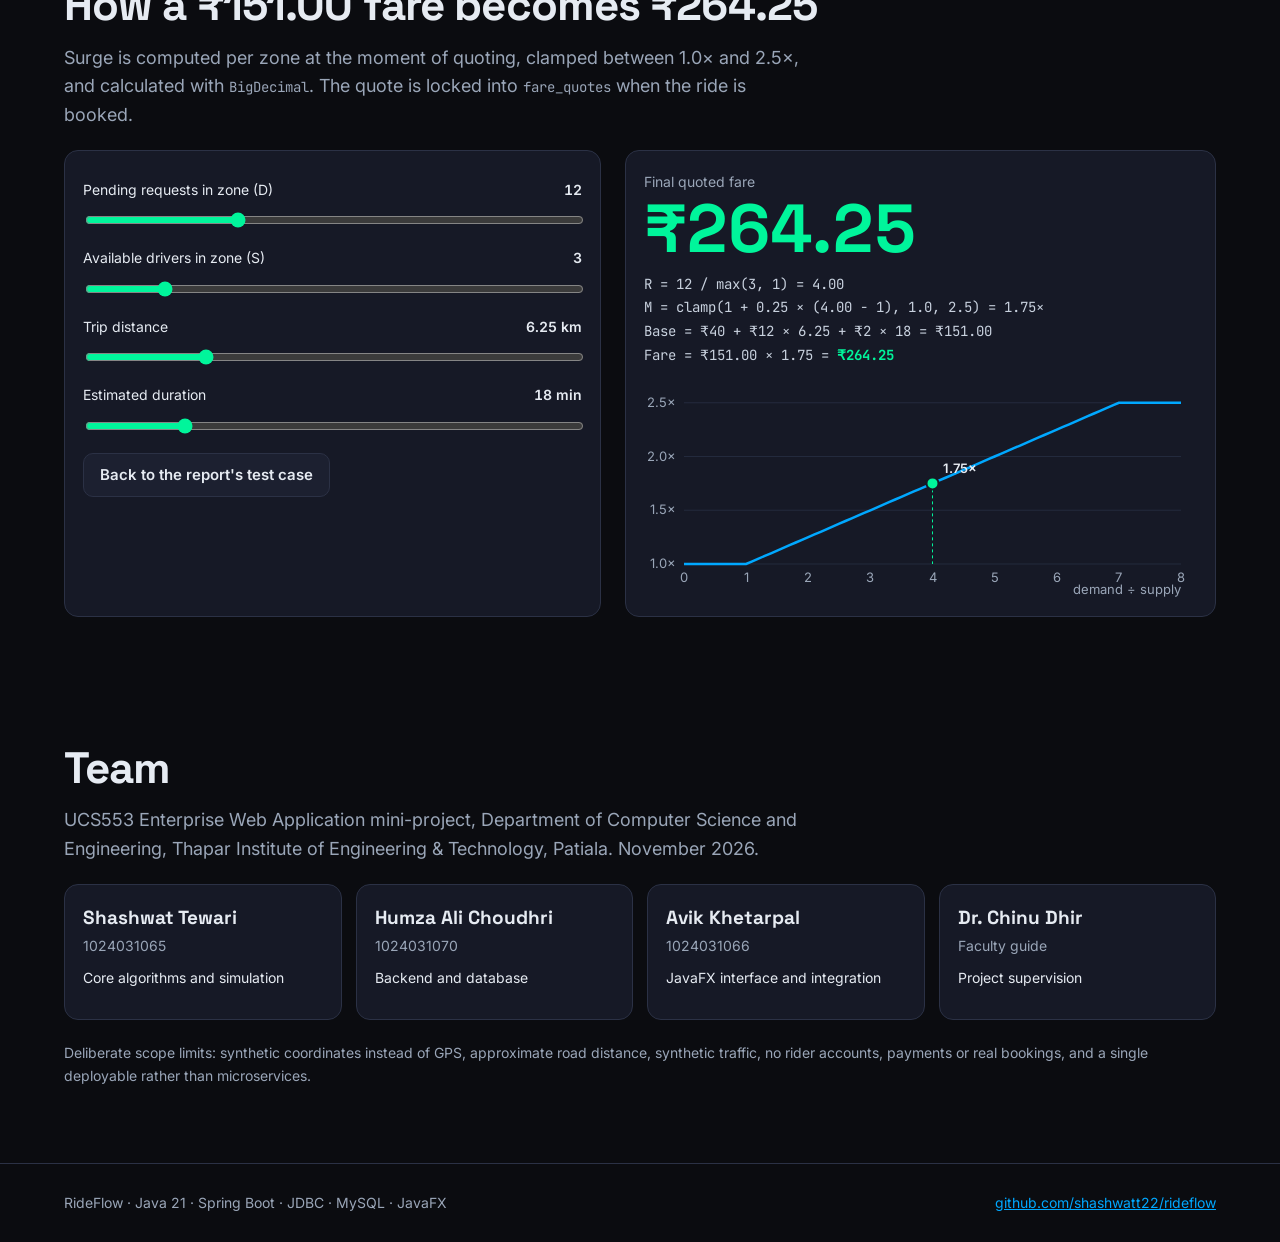
==== commit 9e890872: "Remove Concurrency, Architecture, Screens, Results and Run it sections from the website Co-Authored-" ====
--- a/docs/index.html
+++ b/docs/index.html
@@ -206,7 +206,7 @@
   <a class="brand" href="#sim"><svg width="28" height="28" viewBox="0 0 28 28" aria-hidden="true"><rect x="1" y="1" width="26" height="26" rx="7" fill="#161926" stroke="#2b3145"/><path d="M6 20 L12 12 L17 16 L22 8" fill="none" stroke="#00a8ff" stroke-width="2.2" stroke-linecap="round" stroke-linejoin="round"/><circle cx="22" cy="8" r="3" fill="#00f59b"/><circle cx="6" cy="20" r="2.4" fill="#ffaa00"/></svg>RideFlow</a>
   <button class="btn menu" id="menu" type="button" aria-expanded="false" aria-controls="links">Menu</button>
   <div class="links scroll" id="links">
-    <a href="ride.html" style="color:var(--green)">Book a ride</a><a href="#sim">Live demo</a><a href="#how">How it works</a><a href="#dispatch">Dispatch</a><a href="#pricing">Pricing</a><a href="#concurrency">Concurrency</a><a href="#architecture">Architecture</a><a href="#screens">Screens</a><a href="#results">Results</a><a href="#run">Run it</a><a href="#team">Team</a>
+    <a href="ride.html" style="color:var(--green)">Book a ride</a><a href="#sim">Live demo</a><a href="#how">How it works</a><a href="#dispatch">Dispatch</a><a href="#pricing">Pricing</a><a href="#team">Team</a>
   </div>
 </div></nav>
 
@@ -311,107 +311,6 @@
   </div>
 </div></section>
 
-<section class="band alt" id="concurrency"><div class="wrap">
-  <div class="grid2">
-    <div>
-      <h2>Two requests, one driver, no double booking</h2>
-      <p class="lead">Two dispatch threads can pick the same best driver at the same instant. RideFlow guards the reservation with a conditional update inside one JDBC transaction.</p>
-      <button class="btn copy" type="button" data-copy="sql">Copy</button>
-      <pre id="sql"><code>UPDATE drivers
-   SET status = 'RESERVED', version = version + 1,
-       updated_at = CURRENT_TIMESTAMP
- WHERE driver_id = ? AND status = 'AVAILABLE';
--- affectedRows == 1  → insert assignment, commit
--- affectedRows == 0  → rollback, try next candidate</code></pre>
-      <p class="mute small" style="margin-top:12px">Verified by <code>ConcurrentDispatchTest</code>: 2 competing attempts, 1 successful reservation, 1 active assignment.</p>
-    </div>
-    <div>
-      <div class="race" id="race">
-        <div class="lane"><h3>Thread 1: ride #1041</h3><ol><li>Begin transaction</li><li>Pick driver #108</li><li>UPDATE … WHERE status = 'AVAILABLE'</li><li class="ok">1 row updated</li><li class="ok">Insert assignment, commit</li></ol></div>
-        <div class="lane"><h3>Thread 2: ride #1042</h3><ol><li>Begin transaction</li><li>Pick driver #108</li><li>UPDATE … WHERE status = 'AVAILABLE'</li><li class="no">0 rows: already RESERVED</li><li class="no">Rollback, retry next driver</li></ol></div>
-      </div>
-      <div class="row" style="margin-top:12px"><button class="btn blue" id="raceBtn" type="button">Replay the race</button><span class="mute small">Result: one driver, one active ride.</span></div>
-    </div>
-  </div>
-</div></section>
-
-<section class="band" id="architecture"><div class="wrap">
-  <div class="grid2">
-    <div>
-      <h2>A modular monolith with a desktop console</h2>
-      <p class="lead">Three Maven modules. Only the backend touches the database; the JavaFX client talks to it over HTTP/JSON, so every rule is enforced in one place.</p>
-      <div class="layers">
-        <div class="layer"><b>rideflow-desktop</b><small>JavaFX 21 operator console: 9 screens, live 100×100 city canvas, event ticker, CSV export</small></div>
-        <div class="arrow">HTTP / JSON</div>
-        <div class="layer"><b>rideflow-server</b><small>Spring Boot 3.3.5 REST controllers, dispatch, pricing, lifecycle, simulation and analytics services, raw JDBC DAOs on HikariCP, Flyway migrations</small></div>
-        <div class="arrow">uses ↓ &nbsp;&nbsp;&nbsp; JDBC ↓</div>
-        <div class="duo"><div class="layer"><b>rideflow-core</b><small>Pure Java 21: models, state machines, strategies, comparators, pricing engine, simulation clock</small></div><div class="layer"><b>MySQL 8</b><small>10 tables, foreign keys, composite indexes, row-level locking. H2 in MySQL mode needs no setup</small></div></div>
-      </div>
-    </div>
-    <div>
-      <h3>Technology stack</h3>
-      <div class="scroll"><table class="stack"><thead><tr><th>Layer</th><th>Technology</th><th>Used for</th></tr></thead><tbody id="stackT"></tbody></table></div>
-    </div>
-  </div>
-  <div class="docs" id="docs"></div>
-</div></section>
-
-<section class="band alt" id="screens"><div class="wrap">
-  <div class="row" style="justify-content:space-between;margin-bottom:14px"><h2 style="margin:0">The operator console</h2><div class="row"><button class="btn" id="gPrev" type="button" aria-label="Previous screenshot">←</button><button class="btn" id="gNext" type="button" aria-label="Next screenshot">→</button></div></div>
-  <div class="gal" id="gal" tabindex="0" aria-label="Screenshots of the JavaFX application"></div>
-</div></section>
-
-<section class="band" id="results"><div class="wrap">
-  <h2>Weighted fair costs 43–54% more time, and stays under 200&nbsp;ms at 20,000 requests</h2>
-  <p class="lead">Median execution time of one matching pass over ten runs, from the project report. These are benchmark timings, not production latency.</p>
-  <div class="grid2" style="margin-top:22px">
-    <div>
-      <div class="legend" style="margin:0 0 6px"><span><i style="background:var(--b2);border-radius:2px"></i>Nearest driver</span><span><i style="background:var(--g2);border-radius:2px"></i>Weighted fair</span></div>
-      <div class="bench" id="bench"></div>
-      <p class="small mute" style="margin-top:14px">Each workload is drawn on its own scale. The matching pass can examine up to requests × drivers pairs; the three workloads do not establish sub-linear scaling.</p>
-    </div>
-    <div>
-      <h3>17 of 17 tests pass</h3>
-      <div class="scroll"><table><thead><tr><th>Test class</th><th>Covers</th><th class="r">Tests</th></tr></thead><tbody id="testsT"></tbody></table></div>
-    </div>
-  </div>
-  <h3 style="margin-top:34px">Functional test cases</h3>
-  <div class="scroll"><table class="stack"><thead><tr><th>Case</th><th>Input</th><th>Observed</th><th>Result</th></tr></thead><tbody id="casesT"></tbody></table></div>
-  <h3 style="margin-top:34px">Errors the backend rejects</h3>
-  <div class="scroll"><table class="stack"><thead><tr><th>Attempt</th><th>Why it is refused</th></tr></thead><tbody id="errT"></tbody></table></div>
-</div></section>
-
-<section class="band alt" id="run"><div class="wrap">
-  <div class="grid2">
-    <div>
-      <h2>Run it locally</h2>
-      <p class="lead">Needs JDK 21+ and Maven 3.8+. Docker is optional: without MySQL the server falls back to an in-memory MySQL-compatible database.</p>
-      <button class="btn copy" type="button" data-copy="cmds">Copy</button>
-      <pre id="cmds"><code>git clone https://github.com/shashwatt22/rideflow.git
-cd rideflow
-mvn clean install            # build + all tests
-
-docker compose up -d         # optional: MySQL 8
-
-cd rideflow-server
-mvn spring-boot:run          # http://localhost:8080
-                             # Swagger: /swagger-ui.html
-cd ../rideflow-desktop
-mvn javafx:run               # operator console</code></pre>
-      <p class="small mute" style="margin-top:10px">On Windows, <code>scripts\run_all.cmd</code> starts the server and the console together.</p>
-      <h3 style="margin-top:24px">Open this website on localhost</h3>
-      <button class="btn copy" type="button" data-copy="webcmd">Copy</button>
-      <pre id="webcmd"><code>scripts\run_website.cmd                 # Windows: opens http://localhost:8000
-python -m http.server 8000 -d docs      # any OS, then visit http://localhost:8000</code></pre>
-      <p class="small mute" style="margin-top:10px">The site has no build step: double-clicking <code>docs/index.html</code> also works offline, apart from the web fonts.</p>
-    </div>
-    <div>
-      <h3>REST API highlights</h3>
-      <div class="scroll"><table class="stack"><thead><tr><th>Endpoint</th><th>Does</th></tr></thead><tbody id="apiT"></tbody></table></div>
-    </div>
-  </div>
-</div></section>
-
 <section class="band" id="team"><div class="wrap">
   <h2>Team</h2>
   <p class="lead">UCS553 Enterprise Web Application mini-project, Department of Computer Science and Engineering, Thapar Institute of Engineering &amp; Technology, Patiala. November 2026.</p>
@@ -427,7 +326,6 @@
 <footer><div class="wrap"><span>RideFlow · Java 21 · Spring Boot · JDBC · MySQL · JavaFX</span><a href="https://github.com/shashwatt22/rideflow">github.com/shashwatt22/rideflow</a></div></footer>
 
 <a class="btn totop" id="totop" href="#sim" aria-label="Back to top">↑</a>
-<dialog id="lb"><form method="dialog" style="text-align:right;margin-bottom:8px"><button class="btn" type="submit">Close</button></form><img id="lbImg" alt=""><p id="lbCap" class="small mute" style="margin:8px 4px 0"></p></dialog>
 
 <script>
 {
@@ -621,35 +519,6 @@
 $("pReset").onclick=()=>{P.D.value=12;P.S.value=3;P.K.value=6.25;P.M.value=18;calc()};
 const cro=new ResizeObserver(calc);cro.observe(curve);
 
-/* ---------- race ---------- */
-$("raceBtn").onclick=()=>{
-  const lanes=[...document.querySelectorAll("#race ol")].map(o=>[...o.children]);
-  lanes.flat().forEach(li=>li.classList.remove("on"));
-  const order=[[0,0],[1,0],[0,1],[1,1],[0,2],[0,3],[1,2],[1,3],[0,4],[1,4]];
-  const fast=matchMedia("(prefers-reduced-motion: reduce)").matches;
-  order.forEach(([l,i],n)=>setTimeout(()=>lanes[l][i].classList.add("on"),fast?0:n*380));
-};
-document.querySelectorAll("#race li").forEach(li=>li.classList.add("on"));
-
-/* ---------- tables ---------- */
-const stack=[["Language","Java 21 LTS","Records, pattern matching, collections"],["Backend","Spring Boot 3.3.5","REST endpoints, dependency injection, validation"],["Persistence","Raw JDBC + HikariCP","PreparedStatements, explicit transactions, no ORM"],["Database","MySQL 8 / H2 (MySQL mode)","Row-level locks, foreign keys, composite indexes"],["Migrations","Flyway 10","Schema versioning and city seed data"],["Desktop","JavaFX 21","Operator console and vector city canvas"],["API docs","OpenAPI 3 / Swagger UI","Interactive explorer at /swagger-ui.html"],["Testing","JUnit 5 + Mockito","Unit, integration and concurrency tests"]];
-$("stackT").innerHTML=stack.map(r=>`<tr>${r.map(c=>`<td>${esc(c)}</td>`).join("")}</tr>`).join("");
-const tests=[["CoordinateTest","Coordinate validation and distance",3],["DriverStateMachineTest","Valid and invalid driver transitions",4],["PricingEngineTest","Surge clamp and fare arithmetic",4],["DispatchStrategyTest","Nearest vs weighted fair selection",2],["RideRequestComparatorTest","Priority ordering and aging",2],["DriverDaoIntegrationTest","Real JDBC reads and writes",1],["ConcurrentDispatchTest","Two threads, one driver",1]];
-$("testsT").innerHTML=tests.map(([a,b,c])=>`<tr><td><code>${a}</code></td><td>${b}</td><td class="r">${c}</td></tr>`).join("")+`<tr><td><b>Total</b></td><td class="pass">0 failures, 0 errors</td><td class="r"><b>17</b></td></tr>`;
-const cases=[["Normal ride dispatch","STANDARD request, pickup (49, 51) → (80, 85)","Driver #113 at the pickup reserved; QUEUED → ASSIGNED"],["Queue under low supply","LOW_SUPPLY, zone drivers all reserved, 5 new requests","Requests stay queued; after 15 ticks, overdue ones EXPIRED"],["Dynamic surge pricing","D = 12, S = 3, 6.25 km, 18 min","1.75× surge, ₹151.00 → ₹264.25, unchanged after assignment"],["Ride lifecycle","Ride assigned to Driver #101","Moves to pickup, ON_TRIP, to destination, COMPLETED, driver AVAILABLE"],["Concurrent assignment","Two threads reserve the same driver","One commit, one rejected; no duplicate assignment"],["Database persistence","10 rides completed, server restarted","History, trip counts and ₹2,450.00 earnings retained"]];
-$("casesT").innerHTML=cases.map(r=>`<tr>${r.map(c=>`<td>${esc(c)}</td>`).join("")}<td class="pass">Pass</td></tr>`).join("");
-const errs=[["Pickup at X = 105.5","Coordinates must be within 0 to 100"],["Cancel ride #1001 after COMPLETED","A completed ride cannot become cancelled"],["Set driver #105 ON_TRIP → OFFLINE","The active trip is preserved; the transition is invalid"],["Fetch a ride id that does not exist","A structured not-found error instead of empty data"]];
-$("errT").innerHTML=errs.map(r=>`<tr>${r.map(c=>`<td>${esc(c)}</td>`).join("")}</tr>`).join("");
-const api=[["GET /api/v1/simulation/state","Clock, scenario, run totals and revenue"],["POST /api/v1/simulation/start · pause · resume","Control the background clock"],["POST /api/v1/simulation/step?ticks=1","Advance N simulated minutes"],["POST /api/v1/simulation/reset","New run with a scenario and seed"],["POST /api/v1/simulation/inject/rush-hour","Demand spike in one zone"],["GET · POST /api/v1/drivers","List or register drivers"],["POST /api/v1/rides","Create a ride with a locked quote"],["GET /api/v1/rides/queued · active","Queue and trips in progress"],["GET /api/v1/analytics/heatmap","Per-zone demand, supply and surge"],["GET · PUT /api/v1/pricing/config","Read or change pricing parameters"]];
-$("apiT").innerHTML=api.map(([a,b])=>`<tr><td><code>${esc(a)}</code></td><td>${esc(b)}</td></tr>`).join("");
-
-/* ---------- benchmark ---------- */
-const bench=[["100 drivers, 500 requests",1.42,2.18],["1,000 drivers, 5,000 requests",16.80,24.50],["5,000 drivers, 20,000 requests",128.40,184.20]];
-$("bench").innerHTML=bench.map(([n,a,b])=>`<div class="brow"><h3>${n} <span class="mute small">· +${Math.round((b/a-1)*100)}%</span></h3>
-<div class="bar" title="Nearest driver: ${a.toFixed(2)} ms"><span>Nearest</span><span class="t"><i style="width:${a/b*100}%;background:var(--b2)"></i></span><span class="v">${a.toFixed(2)} ms</span></div>
-<div class="bar" title="Weighted fair: ${b.toFixed(2)} ms"><span>Weighted fair</span><span class="t"><i style="width:100%;background:var(--g2)"></i></span><span class="v">${b.toFixed(2)} ms</span></div></div>`).join("");
-
-
 /* ---------- guided demo ---------- */
 const flash=id=>{const e=$(id);e.classList.remove("flash");void e.offsetWidth;e.classList.add("flash")};
 const setSel=(id,v)=>{$(id).value=v};
@@ -681,16 +550,6 @@
 document.querySelectorAll("header[id],section.band[id]").forEach(x=>spy.observe(x));
 addEventListener("scroll",()=>$("totop").classList.toggle("show",scrollY>900),{passive:true});
 
-/* ---------- galleries ---------- */
-const shots=[["dashboard","Operations overview","Tick 153, 10:33 simulated: 20 drivers, 7 available, 13 active trips, ₹107,650 simulated revenue."],["city","City simulator and kinematics","Drivers coloured by state move across the 25 zones toward pickups and destinations."],["dispatch","Dispatch control center","Queued requests, candidate scoring breakdown and the two strategy formulas."],["surge","Surge pricing monitor","Demand, supply and multiplier for each of the 25 zones, with the Section 3.6 verifier."],["fleet","Fleet and driver management","Register drivers, toggle availability, and see trips and earnings."],["analytics","Simulation analytics and reports","Scenario controls, operational metrics and CSV export."]];
-$("gal").innerHTML=shots.map(([f,t,c])=>`<figure><button type="button" data-img="img/${f}.webp" data-cap="${esc(t+". "+c)}"><img src="img/${f}.webp" alt="${esc(t)} screen" loading="lazy" width="1600" height="800" style="height:auto"></button><figcaption><b>${t}</b><span class="mute">${c}</span></figcaption></figure>`).join("");
-const docs=[["usecase","Use case diagram"],["activity","Ride lifecycle activity flow"],["er","Entity relationship diagram"],["structure","Multi-module Maven structure"]];
-$("docs").innerHTML=docs.map(([f,t])=>`<figure><button type="button" data-img="img/${f}.webp" data-cap="${esc(t)}"><img src="img/${f}.webp" alt="${esc(t)}" loading="lazy"></button><figcaption>${t}</figcaption></figure>`).join("");
-document.addEventListener("click",e=>{const b=e.target.closest("[data-img]");if(!b)return;$("lbImg").src=b.dataset.img;$("lbImg").alt=b.dataset.cap;$("lbCap").textContent=b.dataset.cap;$("lb").showModal()});
-$("lb").addEventListener("click",e=>{if(e.target===$("lb"))$("lb").close()});
-const gal=$("gal"),go=d=>{const f=gal.querySelector("figure");gal.scrollBy({left:d*(f.offsetWidth+16),behavior:"smooth"})};
-$("gPrev").onclick=()=>go(-1);$("gNext").onclick=()=>go(1);
-gal.addEventListener("keydown",e=>{if(e.key==="ArrowRight")go(1);if(e.key==="ArrowLeft")go(-1)});
 document.querySelectorAll(".stack").forEach(t=>{const h=[...t.tHead.rows[0].cells].map(c=>c.textContent);for(const r of t.tBodies[0].rows)[...r.cells].forEach((c,i)=>c.dataset.l=h[i]||"")});
 document.querySelectorAll("[data-copy]").forEach(b=>b.onclick=async()=>{try{await navigator.clipboard.writeText($(b.dataset.copy).textContent);b.textContent="Copied"}catch(err){b.textContent="Select and copy"}setTimeout(()=>b.textContent="Copy",1600)});
 }
